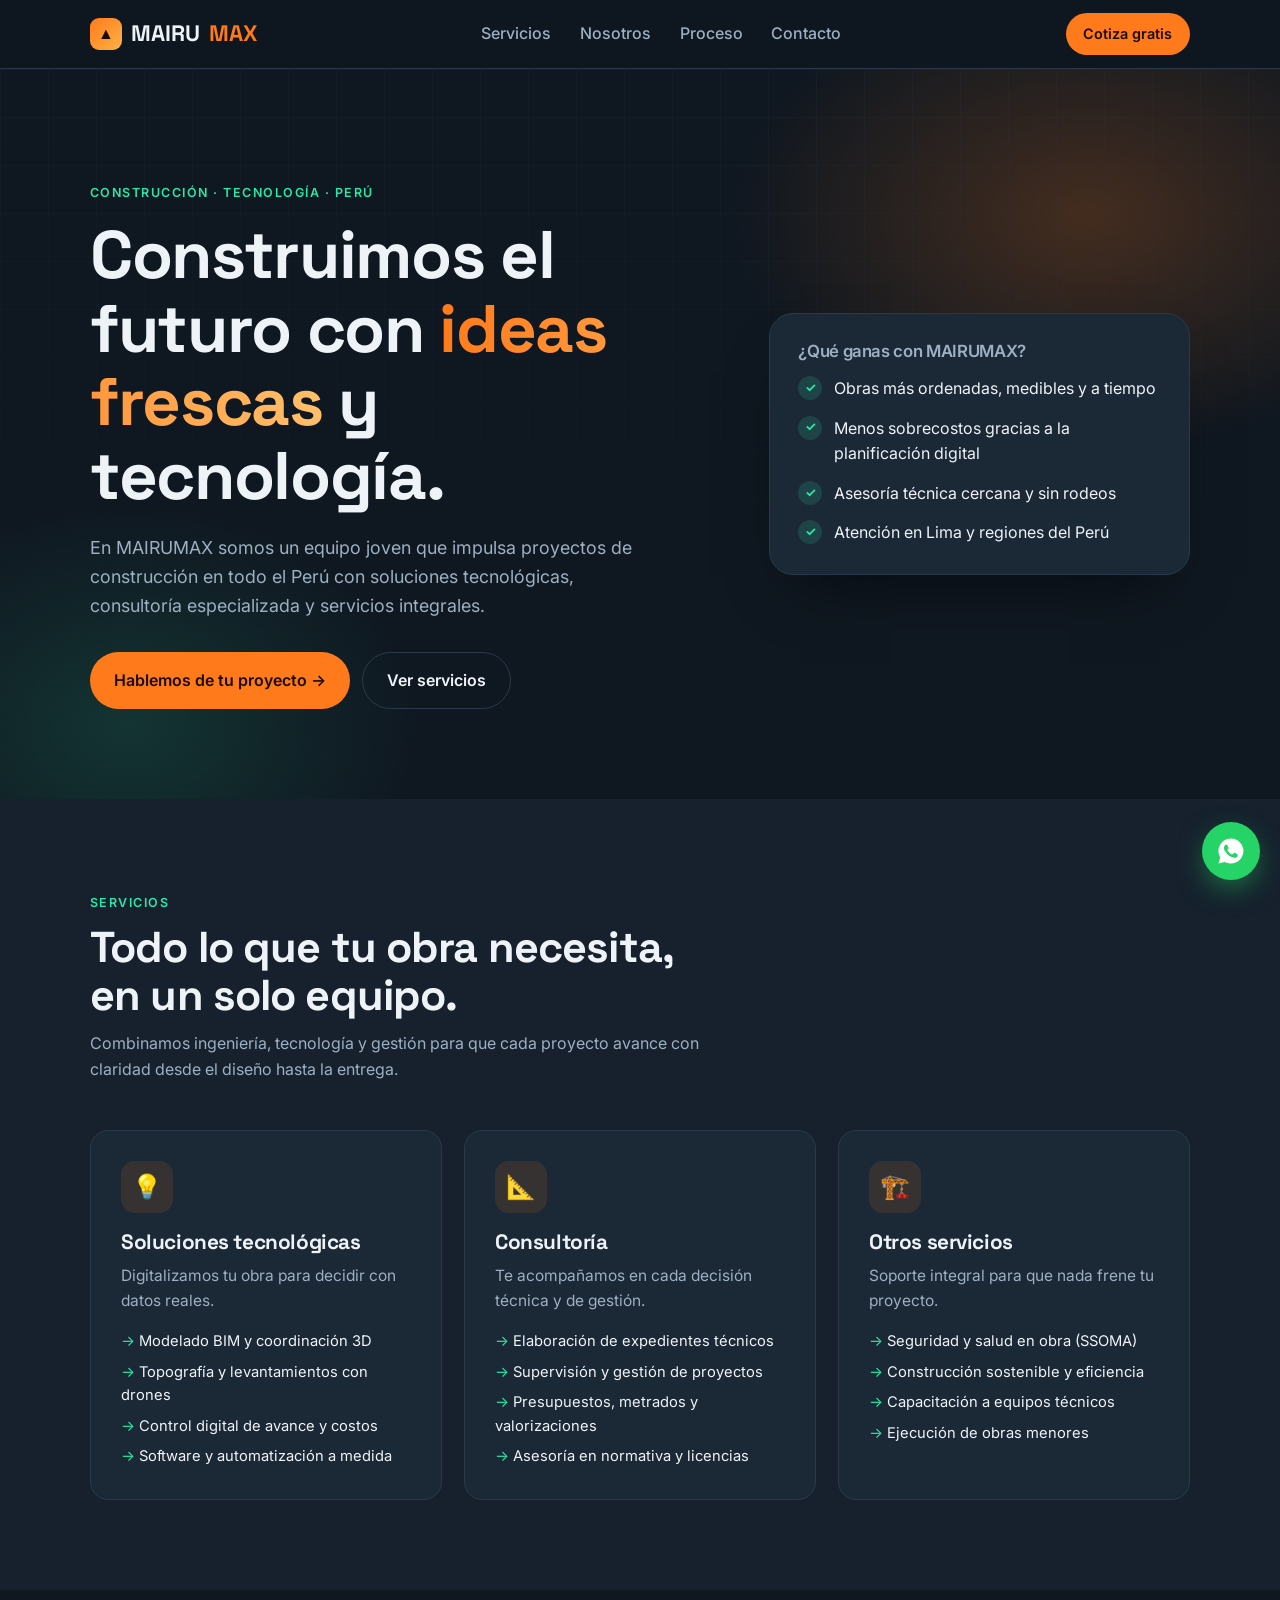
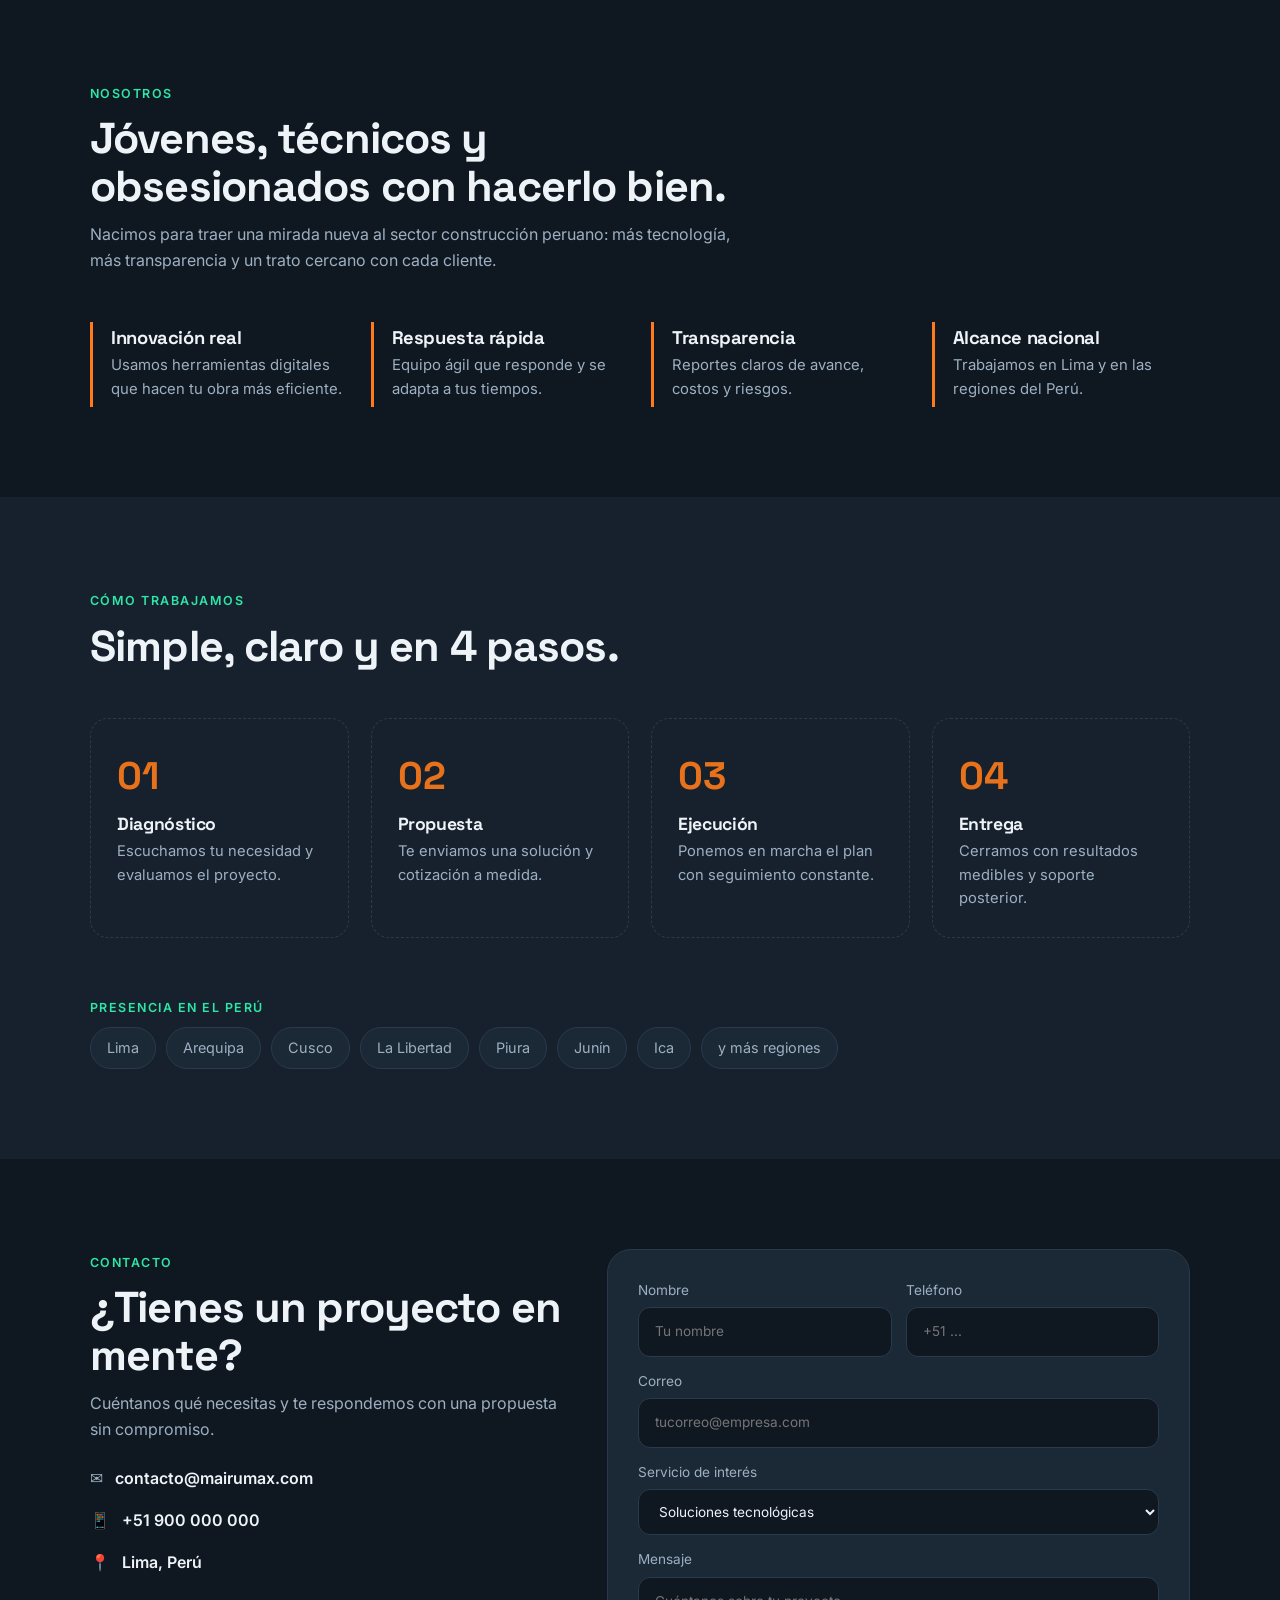
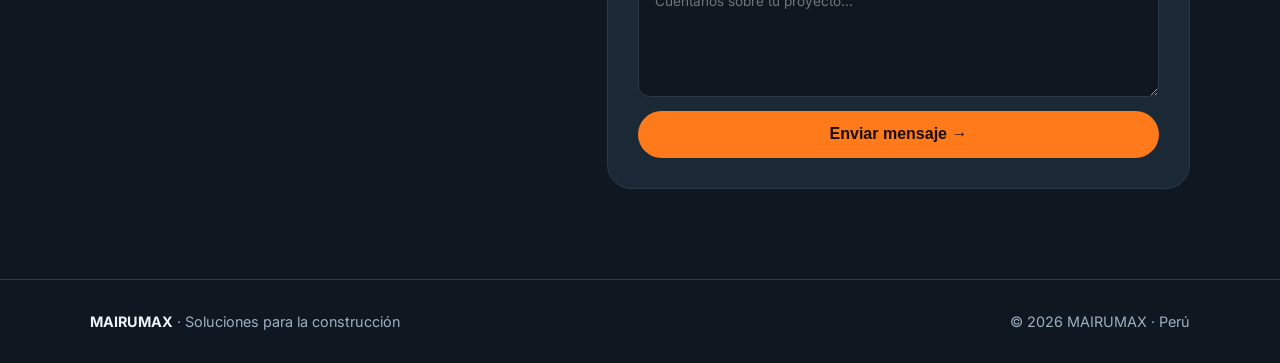
==== index.html @ 4869f29a "Agregar página web de MAIRUMAX" ====
<!doctype html>
<html lang="es">
<head>
<meta charset="utf-8">
<meta name="viewport" content="width=device-width, initial-scale=1">
<title>MAIRUMAX | Soluciones para la construcción en Perú</title>
<meta name="description" content="MAIRUMAX: soluciones tecnológicas, consultoría y servicios para el sector construcción en todo el Perú.">
<link rel="preconnect" href="https://fonts.googleapis.com">
<link rel="preconnect" href="https://fonts.gstatic.com" crossorigin>
<link href="https://fonts.googleapis.com/css2?family=Space+Grotesk:wght@500;700&family=Inter:wght@400;500;600&display=swap" rel="stylesheet">
<style>
  :root{
    --bg:#0f1720;
    --bg-2:#16212d;
    --card:#1b2836;
    --line:#2a3a4b;
    --text:#eef3f7;
    --muted:#9db0c2;
    --accent:#ff7a1a;     /* naranja obra */
    --accent-2:#2ee6a6;   /* menta fresca */
    --radius:18px;
    --max:1140px;
  }
  *{box-sizing:border-box;margin:0;padding:0}
  html{scroll-behavior:smooth}
  body{font-family:Inter,system-ui,sans-serif;background:var(--bg);color:var(--text);line-height:1.6;-webkit-font-smoothing:antialiased}
  h1,h2,h3{font-family:"Space Grotesk",sans-serif;line-height:1.1;letter-spacing:-.02em}
  a{color:inherit;text-decoration:none}
  .wrap{max-width:var(--max);margin:0 auto;padding:0 20px}
  .tag{display:inline-block;font-size:.78rem;font-weight:600;letter-spacing:.12em;text-transform:uppercase;color:var(--accent-2)}
  .btn{display:inline-flex;align-items:center;gap:.5rem;padding:.9rem 1.5rem;border-radius:999px;font-weight:600;transition:transform .2s,box-shadow .2s,background .2s}
  .btn-main{background:var(--accent);color:#1a0d00}
  .btn-main:hover{transform:translateY(-2px);box-shadow:0 10px 30px -8px var(--accent)}
  .btn-ghost{border:1.5px solid var(--line);color:var(--text)}
  .btn-ghost:hover{border-color:var(--accent-2);color:var(--accent-2)}

  /* NAV */
  header{position:sticky;top:0;z-index:50;background:rgba(15,23,32,.82);backdrop-filter:blur(12px);border-bottom:1px solid var(--line)}
  .nav{display:flex;align-items:center;justify-content:space-between;height:68px}
  .logo{font-family:"Space Grotesk";font-weight:700;font-size:1.4rem;display:flex;align-items:center;gap:.55rem}
  .logo-mark{width:32px;height:32px;border-radius:9px;background:linear-gradient(135deg,var(--accent),#ffb347);display:grid;place-items:center;color:#1a0d00;font-size:1rem}
  .logo span{color:var(--accent)}
  .menu{display:flex;gap:1.8rem;font-weight:500;color:var(--muted)}
  .menu a:hover{color:var(--text)}
  .nav .btn{padding:.6rem 1.1rem;font-size:.9rem}
  .burger{display:none;background:none;border:0;color:var(--text);font-size:1.6rem;cursor:pointer}

  /* HERO */
  .hero{position:relative;overflow:hidden;padding:110px 0 90px}
  .hero::before{content:"";position:absolute;inset:0;background:
      radial-gradient(600px 400px at 85% 20%,rgba(255,122,26,.22),transparent 60%),
      radial-gradient(500px 380px at 10% 90%,rgba(46,230,166,.14),transparent 60%);}
  .hero::after{content:"";position:absolute;inset:0;opacity:.18;background-image:linear-gradient(var(--line) 1px,transparent 1px),linear-gradient(90deg,var(--line) 1px,transparent 1px);background-size:48px 48px;mask-image:linear-gradient(to bottom,#000,transparent 85%)}
  .hero .wrap{position:relative;z-index:1;display:grid;grid-template-columns:1.2fr .8fr;gap:48px;align-items:center}
  .hero h1{font-size:clamp(2.4rem,5.5vw,4.2rem);margin:14px 0 20px}
  .hero h1 em{font-style:normal;background:linear-gradient(90deg,var(--accent),#ffc06b);-webkit-background-clip:text;background-clip:text;color:transparent}
  .hero p{color:var(--muted);font-size:1.12rem;max-width:560px}
  .cta{display:flex;flex-wrap:wrap;gap:12px;margin-top:32px}
  .hero-card{background:var(--card);border:1px solid var(--line);border-radius:24px;padding:28px;box-shadow:0 30px 60px -30px rgba(0,0,0,.6)}
  .hero-card h3{font-size:1.05rem;margin-bottom:16px;color:var(--muted);font-family:Inter;font-weight:600}
  .chk{list-style:none;display:grid;gap:14px}
  .chk li{display:flex;gap:12px;align-items:flex-start}
  .chk li::before{content:"✓";flex:none;width:24px;height:24px;border-radius:50%;background:rgba(46,230,166,.15);color:var(--accent-2);display:grid;place-items:center;font-size:.8rem;font-weight:700}

  /* SECTIONS */
  section{padding:90px 0}
  .head{max-width:640px;margin-bottom:48px}
  .head h2{font-size:clamp(1.9rem,3.6vw,2.7rem);margin:10px 0 12px}
  .head p{color:var(--muted)}
  .alt{background:var(--bg-2)}

  .grid3{display:grid;grid-template-columns:repeat(3,1fr);gap:22px}
  .card{background:var(--card);border:1px solid var(--line);border-radius:var(--radius);padding:30px;transition:transform .25s,border-color .25s}
  .card:hover{transform:translateY(-6px);border-color:var(--accent)}
  .ico{width:52px;height:52px;border-radius:14px;display:grid;place-items:center;font-size:1.5rem;margin-bottom:18px;background:rgba(255,122,26,.12)}
  .card h3{font-size:1.3rem;margin-bottom:10px}
  .card p{color:var(--muted);font-size:.97rem}
  .card ul{list-style:none;margin-top:16px;display:grid;gap:7px;font-size:.92rem}
  .card ul li::before{content:"→ ";color:var(--accent-2)}

  .why{display:grid;grid-template-columns:repeat(4,1fr);gap:22px}
  .why div{border-left:3px solid var(--accent);padding:6px 0 6px 18px}
  .why h3{font-size:1.15rem;margin-bottom:6px}
  .why p{color:var(--muted);font-size:.93rem}

  .steps{display:grid;grid-template-columns:repeat(4,1fr);gap:22px;counter-reset:s}
  .step{position:relative;padding:26px;border-radius:var(--radius);border:1px dashed var(--line)}
  .step::before{counter-increment:s;content:"0" counter(s);font-family:"Space Grotesk";font-weight:700;font-size:2.4rem;color:var(--accent);opacity:.9;display:block;margin-bottom:8px}
  .step h3{font-size:1.1rem;margin-bottom:6px}
  .step p{color:var(--muted);font-size:.92rem}

  .peru{display:flex;flex-wrap:wrap;gap:10px;margin-top:8px}
  .peru span{padding:.5rem 1rem;border-radius:999px;background:var(--card);border:1px solid var(--line);font-size:.9rem;color:var(--muted)}

  /* CONTACT */
  .contact{display:grid;grid-template-columns:.9fr 1.1fr;gap:40px;align-items:start}
  .info{display:grid;gap:16px;margin-top:24px}
  .info a,.info div{display:flex;gap:12px;align-items:center;color:var(--muted)}
  .info b{color:var(--text);font-weight:600}
  form{background:var(--card);border:1px solid var(--line);border-radius:24px;padding:30px;display:grid;gap:14px}
  .row{display:grid;grid-template-columns:1fr 1fr;gap:14px}
  label{font-size:.85rem;color:var(--muted);display:grid;gap:6px}
  input,select,textarea{font:inherit;color:var(--text);background:var(--bg);border:1px solid var(--line);border-radius:12px;padding:.8rem 1rem;outline:none;transition:border-color .2s}
  input:focus,select:focus,textarea:focus{border-color:var(--accent-2)}
  textarea{min-height:120px;resize:vertical}
  form .btn{justify-content:center;border:0;cursor:pointer;font-size:1rem}

  footer{border-top:1px solid var(--line);padding:30px 0;color:var(--muted);font-size:.9rem}
  footer .wrap{display:flex;justify-content:space-between;flex-wrap:wrap;gap:12px}

  .wa{position:fixed;right:20px;bottom:20px;z-index:60;width:58px;height:58px;border-radius:50%;background:#25d366;display:grid;place-items:center;box-shadow:0 10px 30px -6px rgba(37,211,102,.6);transition:transform .2s}
  .wa:hover{transform:scale(1.08)}

  .reveal{opacity:0;transform:translateY(24px);transition:opacity .7s ease,transform .7s ease}
  .reveal.in{opacity:1;transform:none}

  /* RESPONSIVE */
  @media (max-width:900px){
    .hero .wrap,.contact{grid-template-columns:1fr}
    .grid3{grid-template-columns:1fr}
    .why,.steps{grid-template-columns:1fr 1fr}
    .menu{display:none;position:absolute;top:68px;left:0;right:0;flex-direction:column;gap:0;background:var(--bg-2);border-bottom:1px solid var(--line)}
    .menu.open{display:flex}
    .menu a{padding:16px 20px;border-top:1px solid var(--line)}
    .burger{display:block}
    .nav .btn{display:none}
  }
  @media (max-width:560px){
    .why,.steps,.row{grid-template-columns:1fr}
    .hero{padding:70px 0 60px}
    section{padding:70px 0}
  }
  @media (prefers-reduced-motion:reduce){*{transition:none!important;scroll-behavior:auto!important}.reveal{opacity:1;transform:none}}
</style>
</head>
<body>

<header>
  <div class="wrap nav">
    <a href="#inicio" class="logo"><div class="logo-mark">▲</div>MAIRU<span>MAX</span></a>
    <nav class="menu" id="menu">
      <a href="#servicios">Servicios</a>
      <a href="#nosotros">Nosotros</a>
      <a href="#proceso">Proceso</a>
      <a href="#contacto">Contacto</a>
    </nav>
    <a href="#contacto" class="btn btn-main">Cotiza gratis</a>
    <button class="burger" id="burger" aria-label="Abrir menú">☰</button>
  </div>
</header>

<main>
  <!-- HERO -->
  <section class="hero" id="inicio">
    <div class="wrap">
      <div>
        <span class="tag">Construcción · Tecnología · Perú</span>
        <h1>Construimos el futuro con <em>ideas frescas</em> y tecnología.</h1>
        <p>En MAIRUMAX somos un equipo joven que impulsa proyectos de construcción en todo el Perú con soluciones tecnológicas, consultoría especializada y servicios integrales.</p>
        <div class="cta">
          <a href="#contacto" class="btn btn-main">Hablemos de tu proyecto →</a>
          <a href="#servicios" class="btn btn-ghost">Ver servicios</a>
        </div>
      </div>
      <div class="hero-card reveal">
        <h3>¿Qué ganas con MAIRUMAX?</h3>
        <ul class="chk">
          <li>Obras más ordenadas, medibles y a tiempo</li>
          <li>Menos sobrecostos gracias a la planificación digital</li>
          <li>Asesoría técnica cercana y sin rodeos</li>
          <li>Atención en Lima y regiones del Perú</li>
        </ul>
      </div>
    </div>
  </section>

  <!-- SERVICIOS -->
  <section class="alt" id="servicios">
    <div class="wrap">
      <div class="head reveal">
        <span class="tag">Servicios</span>
        <h2>Todo lo que tu obra necesita, en un solo equipo.</h2>
        <p>Combinamos ingeniería, tecnología y gestión para que cada proyecto avance con claridad desde el diseño hasta la entrega.</p>
      </div>
      <div class="grid3">
        <article class="card reveal">
          <div class="ico">💡</div>
          <h3>Soluciones tecnológicas</h3>
          <p>Digitalizamos tu obra para decidir con datos reales.</p>
          <ul>
            <li>Modelado BIM y coordinación 3D</li>
            <li>Topografía y levantamientos con drones</li>
            <li>Control digital de avance y costos</li>
            <li>Software y automatización a medida</li>
          </ul>
        </article>
        <article class="card reveal">
          <div class="ico">📐</div>
          <h3>Consultoría</h3>
          <p>Te acompañamos en cada decisión técnica y de gestión.</p>
          <ul>
            <li>Elaboración de expedientes técnicos</li>
            <li>Supervisión y gestión de proyectos</li>
            <li>Presupuestos, metrados y valorizaciones</li>
            <li>Asesoría en normativa y licencias</li>
          </ul>
        </article>
        <article class="card reveal">
          <div class="ico">🏗️</div>
          <h3>Otros servicios</h3>
          <p>Soporte integral para que nada frene tu proyecto.</p>
          <ul>
            <li>Seguridad y salud en obra (SSOMA)</li>
            <li>Construcción sostenible y eficiencia</li>
            <li>Capacitación a equipos técnicos</li>
            <li>Ejecución de obras menores</li>
          </ul>
        </article>
      </div>
    </div>
  </section>

  <!-- NOSOTROS -->
  <section id="nosotros">
    <div class="wrap">
      <div class="head reveal">
        <span class="tag">Nosotros</span>
        <h2>Jóvenes, técnicos y obsesionados con hacerlo bien.</h2>
        <p>Nacimos para traer una mirada nueva al sector construcción peruano: más tecnología, más transparencia y un trato cercano con cada cliente.</p>
      </div>
      <div class="why">
        <div class="reveal"><h3>Innovación real</h3><p>Usamos herramientas digitales que hacen tu obra más eficiente.</p></div>
        <div class="reveal"><h3>Respuesta rápida</h3><p>Equipo ágil que responde y se adapta a tus tiempos.</p></div>
        <div class="reveal"><h3>Transparencia</h3><p>Reportes claros de avance, costos y riesgos.</p></div>
        <div class="reveal"><h3>Alcance nacional</h3><p>Trabajamos en Lima y en las regiones del Perú.</p></div>
      </div>
    </div>
  </section>

  <!-- PROCESO -->
  <section class="alt" id="proceso">
    <div class="wrap">
      <div class="head reveal">
        <span class="tag">Cómo trabajamos</span>
        <h2>Simple, claro y en 4 pasos.</h2>
      </div>
      <div class="steps">
        <div class="step reveal"><h3>Diagnóstico</h3><p>Escuchamos tu necesidad y evaluamos el proyecto.</p></div>
        <div class="step reveal"><h3>Propuesta</h3><p>Te enviamos una solución y cotización a medida.</p></div>
        <div class="step reveal"><h3>Ejecución</h3><p>Ponemos en marcha el plan con seguimiento constante.</p></div>
        <div class="step reveal"><h3>Entrega</h3><p>Cerramos con resultados medibles y soporte posterior.</p></div>
      </div>
      <div style="margin-top:56px" class="reveal">
        <span class="tag">Presencia en el Perú</span>
        <div class="peru">
          <span>Lima</span><span>Arequipa</span><span>Cusco</span><span>La Libertad</span><span>Piura</span><span>Junín</span><span>Ica</span><span>y más regiones</span>
        </div>
      </div>
    </div>
  </section>

  <!-- CONTACTO -->
  <section id="contacto">
    <div class="wrap contact">
      <div class="reveal">
        <span class="tag">Contacto</span>
        <h2 style="font-size:clamp(1.9rem,3.6vw,2.7rem);margin:10px 0 12px">¿Tienes un proyecto en mente?</h2>
        <p style="color:var(--muted)">Cuéntanos qué necesitas y te respondemos con una propuesta sin compromiso.</p>
        <div class="info">
          <a href="mailto:contacto@mairumax.com">✉️ <b>contacto@mairumax.com</b></a>
          <a href="https://wa.me/51900000000" target="_blank" rel="noopener">📱 <b>+51 900 000 000</b></a>
          <div>📍 <b>Lima, Perú</b></div>
        </div>
      </div>
      <form id="form" class="reveal">
        <div class="row">
          <label>Nombre<input name="nombre" required placeholder="Tu nombre"></label>
          <label>Teléfono<input name="telefono" type="tel" placeholder="+51 ..."></label>
        </div>
        <label>Correo<input name="correo" type="email" required placeholder="tucorreo@empresa.com"></label>
        <label>Servicio de interés
          <select name="servicio">
            <option>Soluciones tecnológicas</option>
            <option>Consultoría</option>
            <option>Otros servicios</option>
          </select>
        </label>
        <label>Mensaje<textarea name="mensaje" placeholder="Cuéntanos sobre tu proyecto..."></textarea></label>
        <button class="btn btn-main" type="submit">Enviar mensaje →</button>
      </form>
    </div>
  </section>
</main>

<footer>
  <div class="wrap">
    <div><b style="color:var(--text)">MAIRUMAX</b> · Soluciones para la construcción</div>
    <div>© <span id="y"></span> MAIRUMAX · Perú</div>
  </div>
</footer>

<a class="wa" href="https://wa.me/51900000000" target="_blank" rel="noopener" aria-label="Escríbenos por WhatsApp">
  <svg width="30" height="30" viewBox="0 0 24 24" fill="#fff"><path d="M12 2a10 10 0 0 0-8.6 15.1L2 22l5-1.3A10 10 0 1 0 12 2Zm5.3 14.1c-.2.6-1.3 1.2-1.8 1.2-.5.1-1 .2-3.3-.7-2.8-1.1-4.5-4-4.7-4.2-.1-.2-1.1-1.5-1.1-2.9s.7-2 1-2.3c.2-.3.5-.3.7-.3h.5c.2 0 .4 0 .6.5l.8 2c.1.2.1.4 0 .5l-.3.5-.4.4c-.1.1-.3.3-.1.6.2.3.7 1.2 1.5 1.9 1 .9 1.9 1.2 2.2 1.3.3.1.4.1.6-.1l.8-1c.2-.3.4-.2.6-.1l1.9.9c.3.1.4.2.5.3.1.2.1.8-.1 1.4Z"/></svg>
</a>

<script>
  document.getElementById('y').textContent = new Date().getFullYear();

  const menu = document.getElementById('menu');
  document.getElementById('burger').onclick = () => menu.classList.toggle('open');
  menu.querySelectorAll('a').forEach(a => a.onclick = () => menu.classList.remove('open'));

  const io = new IntersectionObserver(es => es.forEach(e => {
    if (e.isIntersecting) { e.target.classList.add('in'); io.unobserve(e.target); }
  }), { threshold: .12 });
  document.querySelectorAll('.reveal').forEach(el => io.observe(el));

  // Envía el formulario por correo (sin backend)
  document.getElementById('form').onsubmit = e => {
    e.preventDefault();
    const d = Object.fromEntries(new FormData(e.target));
    const body = `Nombre: ${d.nombre}\nTeléfono: ${d.telefono}\nCorreo: ${d.correo}\nServicio: ${d.servicio}\n\n${d.mensaje}`;
    location.href = `mailto:contacto@mairumax.com?subject=${encodeURIComponent('Consulta web - ' + d.servicio)}&body=${encodeURIComponent(body)}`;
  };
</script>
</body>
</html>
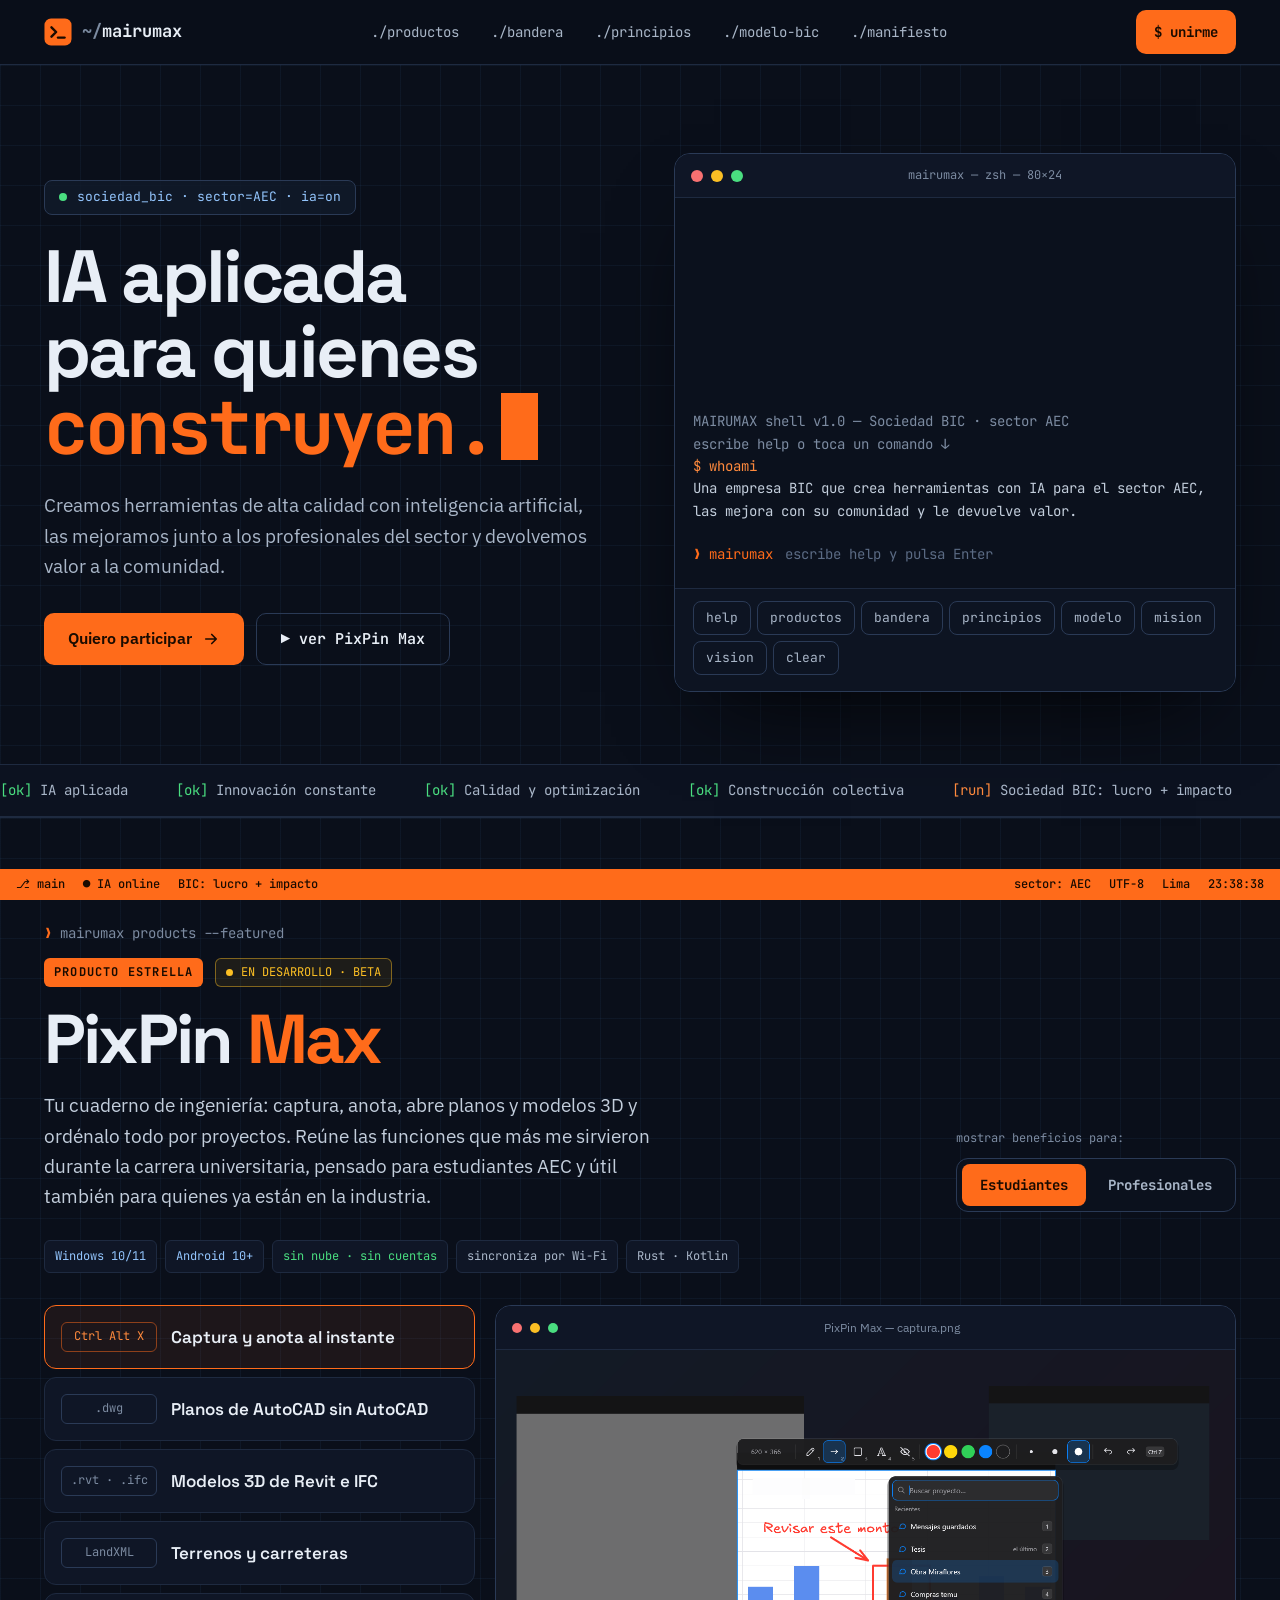
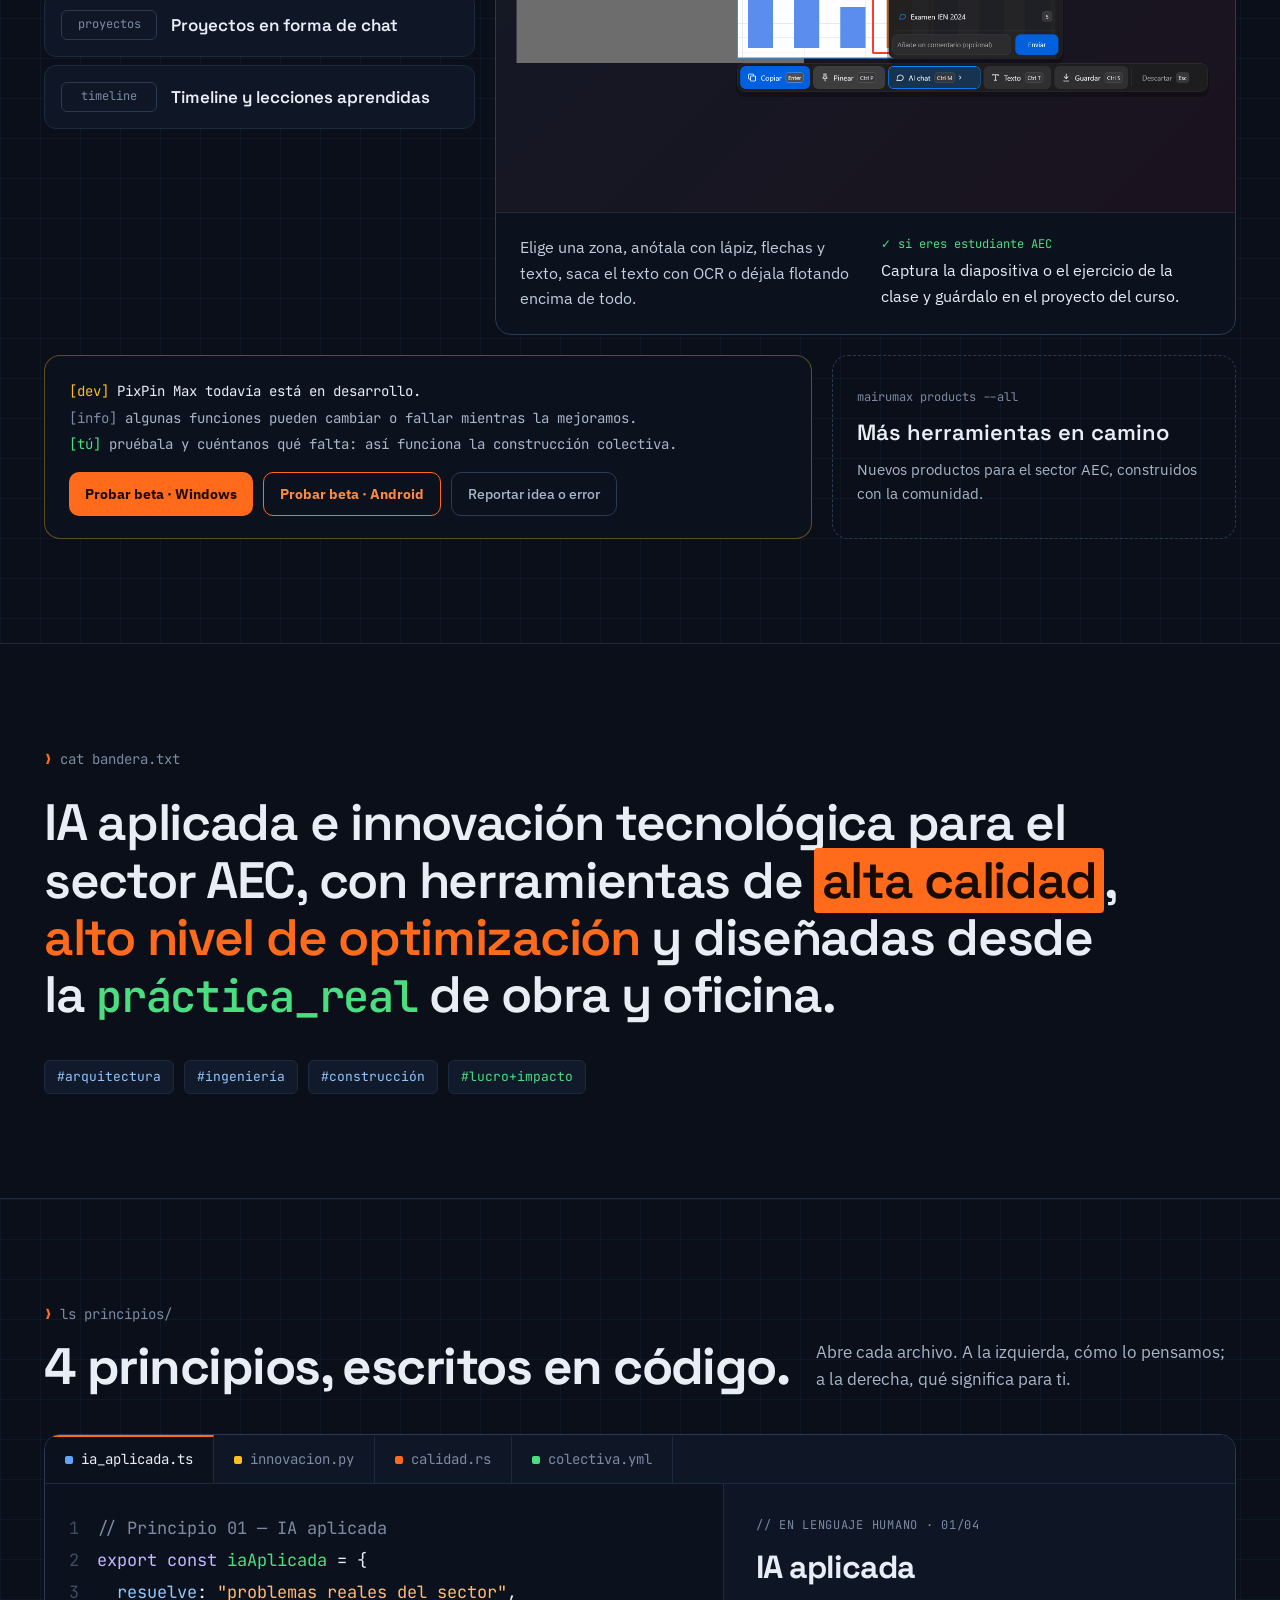
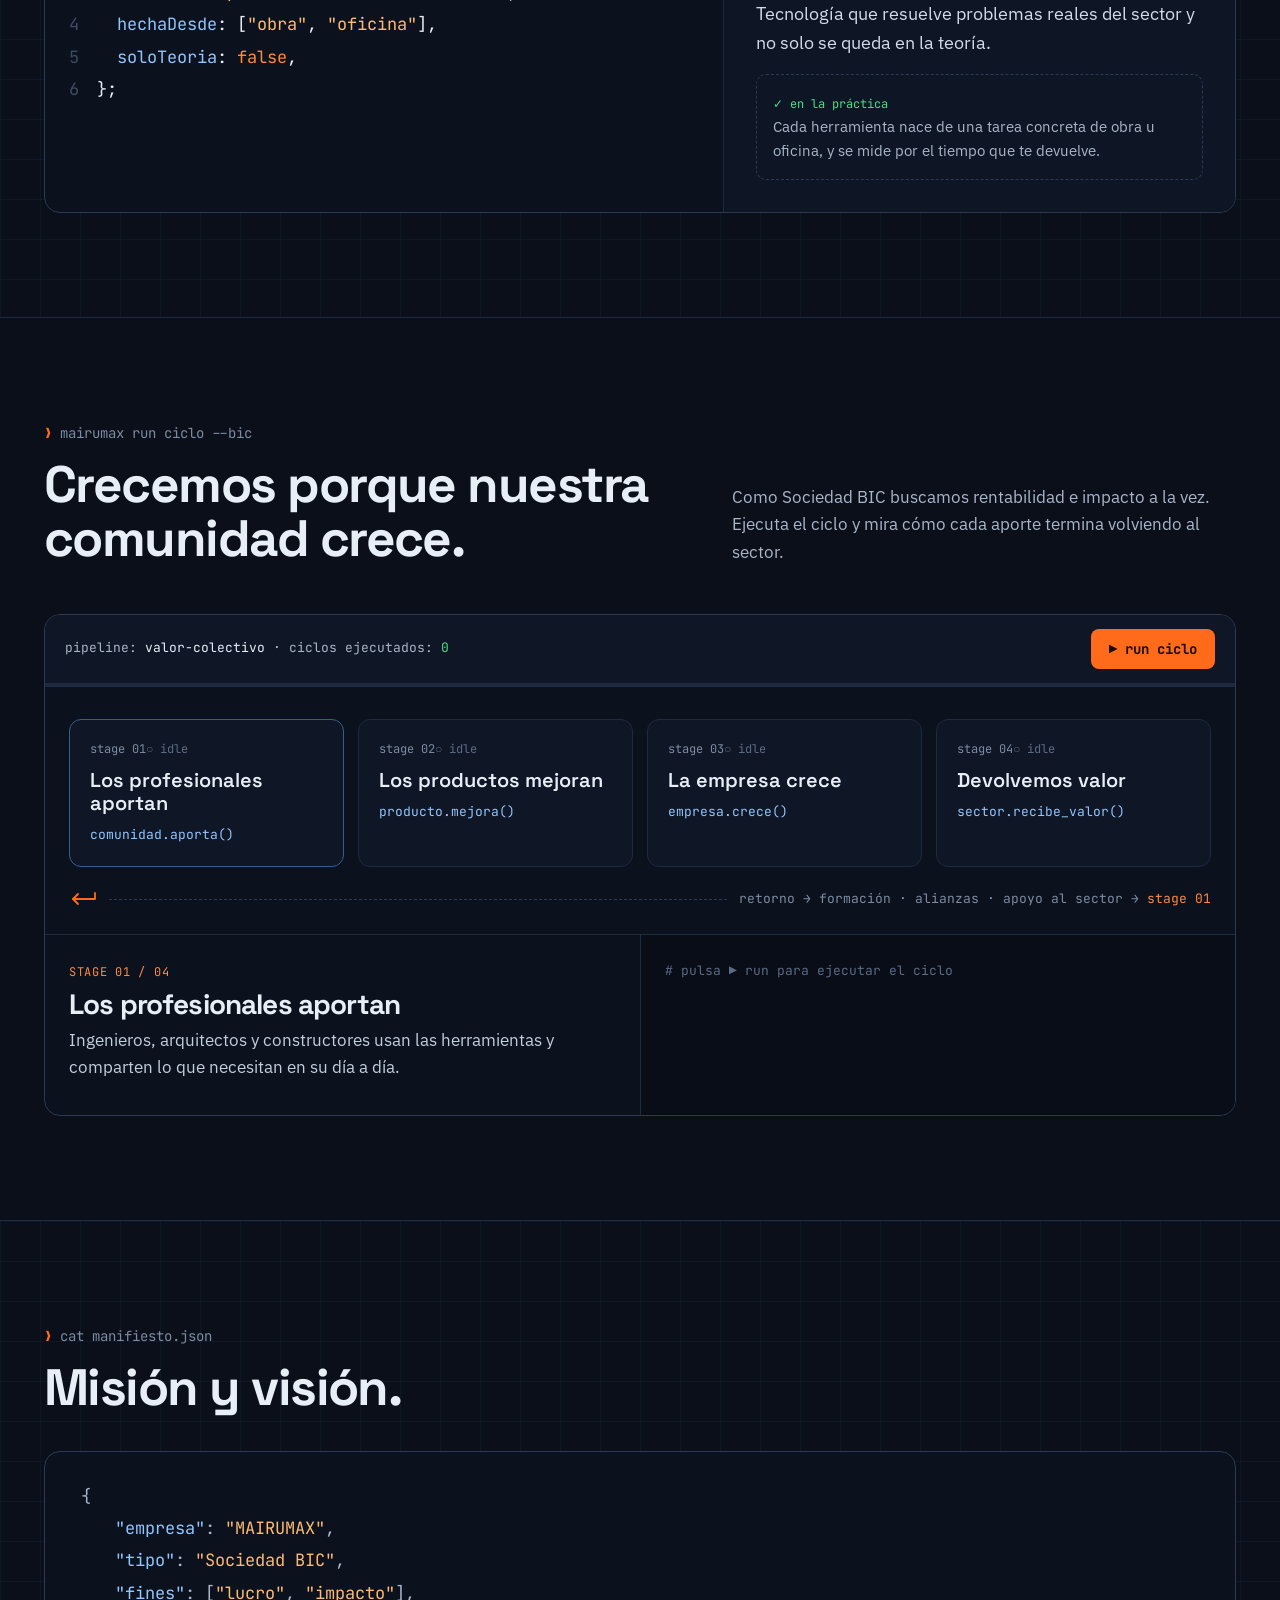
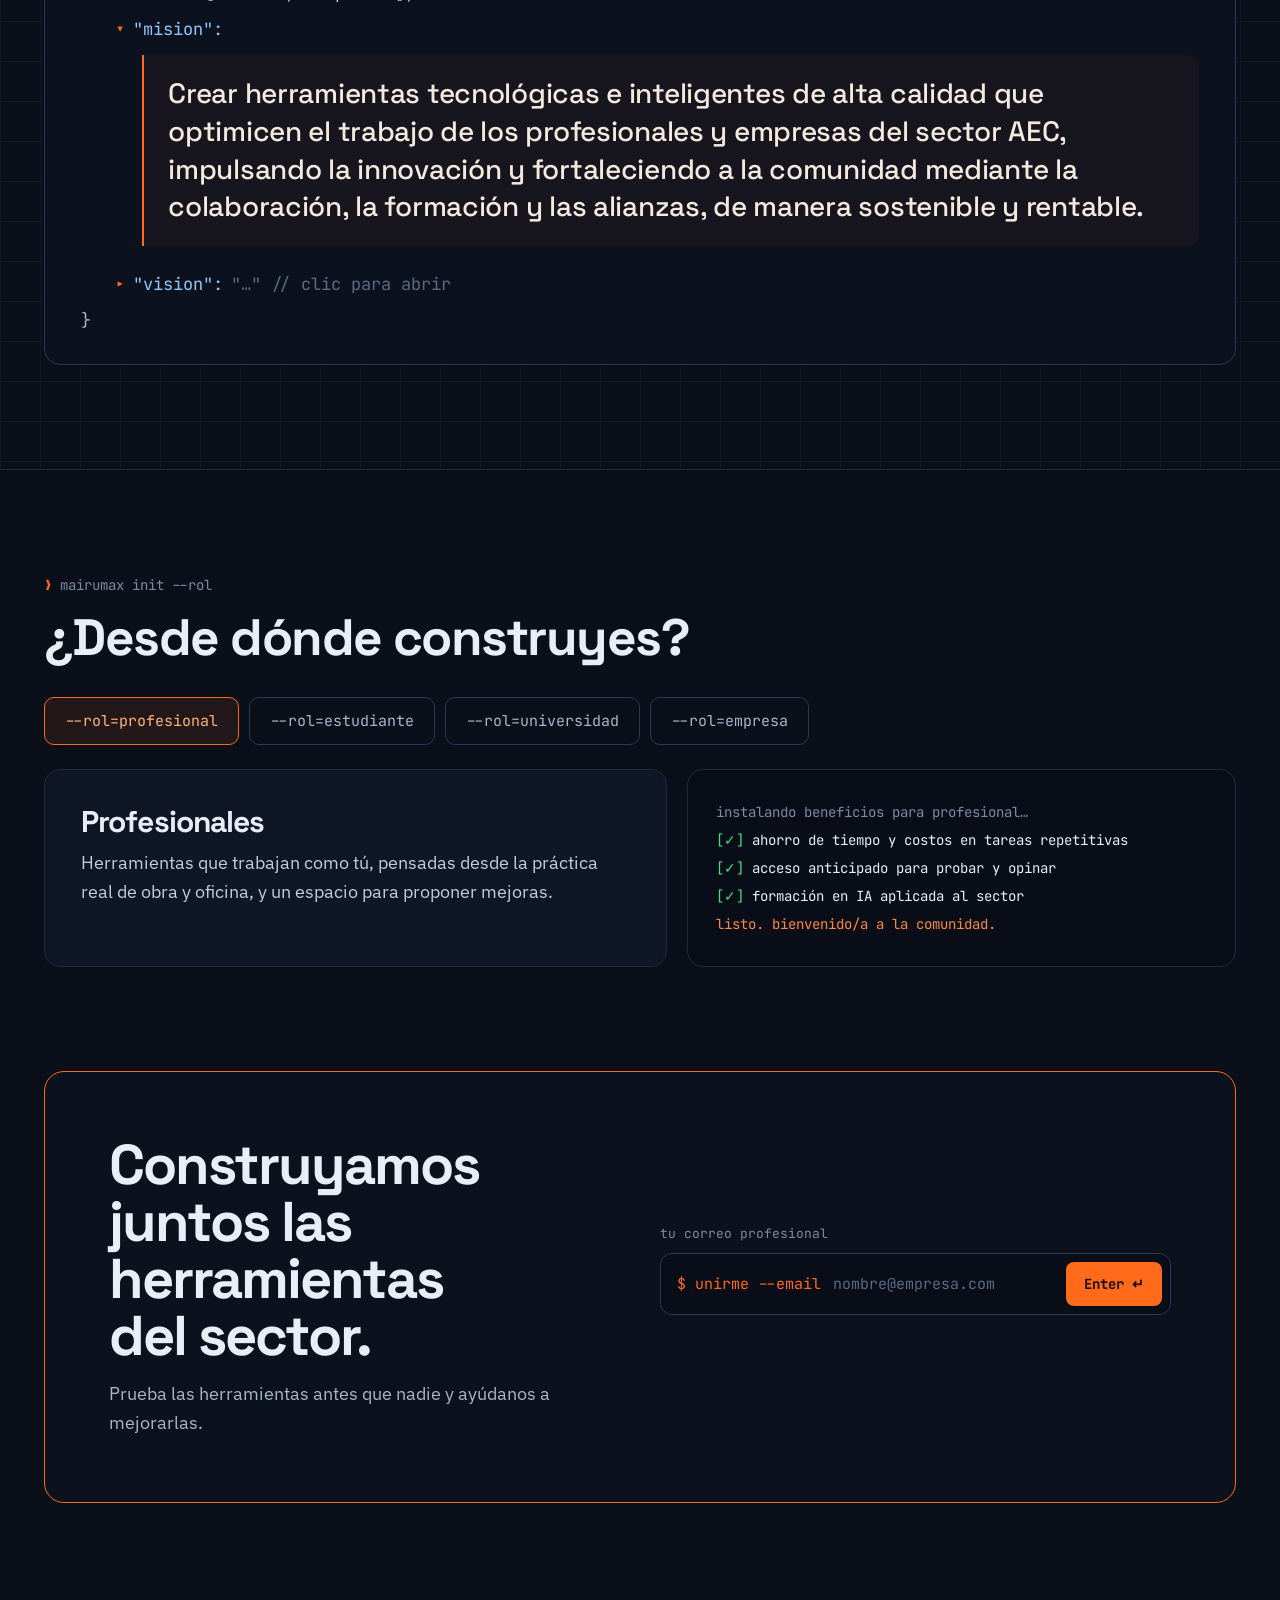
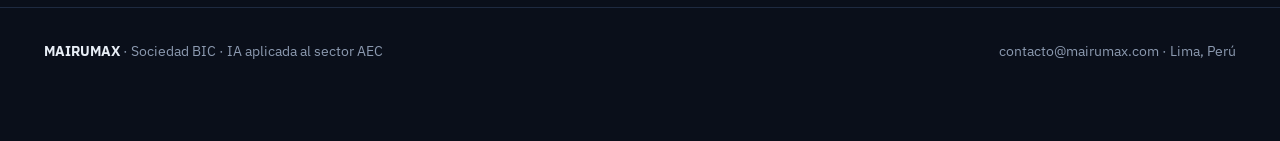
==== commit 4356806d: "Nuevo diseño: MAIRUMAX como Sociedad BIC de IA para AEC, con PixPin Max como producto estrella Claud" ====
--- a/index.html
+++ b/index.html
@@ -2,326 +2,680 @@
 <html lang="es">
 <head>
 <meta charset="utf-8">
-<meta name="viewport" content="width=device-width, initial-scale=1">
-<title>MAIRUMAX | Soluciones para la construcción en Perú</title>
-<meta name="description" content="MAIRUMAX: soluciones tecnológicas, consultoría y servicios para el sector construcción en todo el Perú.">
+<meta name="viewport" content="width=device-width, initial-scale=1, viewport-fit=cover">
+<title>MAIRUMAX</title>
+<meta name="description" content="MAIRUMAX: Sociedad BIC que crea herramientas con inteligencia artificial para el sector AEC, junto a su comunidad.">
 <link rel="preconnect" href="https://fonts.googleapis.com">
 <link rel="preconnect" href="https://fonts.gstatic.com" crossorigin>
-<link href="https://fonts.googleapis.com/css2?family=Space+Grotesk:wght@500;700&family=Inter:wght@400;500;600&display=swap" rel="stylesheet">
+<link href="https://fonts.googleapis.com/css2?family=Space+Grotesk:wght@500;600;700&family=IBM+Plex+Sans:wght@400;500;600&family=JetBrains+Mono:wght@400;500;700&display=swap" rel="stylesheet">
 <style>
-  :root{
-    --bg:#0f1720;
-    --bg-2:#16212d;
-    --card:#1b2836;
-    --line:#2a3a4b;
-    --text:#eef3f7;
-    --muted:#9db0c2;
-    --accent:#ff7a1a;     /* naranja obra */
-    --accent-2:#2ee6a6;   /* menta fresca */
-    --radius:18px;
-    --max:1140px;
-  }
-  *{box-sizing:border-box;margin:0;padding:0}
-  html{scroll-behavior:smooth}
-  body{font-family:Inter,system-ui,sans-serif;background:var(--bg);color:var(--text);line-height:1.6;-webkit-font-smoothing:antialiased}
-  h1,h2,h3{font-family:"Space Grotesk",sans-serif;line-height:1.1;letter-spacing:-.02em}
-  a{color:inherit;text-decoration:none}
-  .wrap{max-width:var(--max);margin:0 auto;padding:0 20px}
-  .tag{display:inline-block;font-size:.78rem;font-weight:600;letter-spacing:.12em;text-transform:uppercase;color:var(--accent-2)}
-  .btn{display:inline-flex;align-items:center;gap:.5rem;padding:.9rem 1.5rem;border-radius:999px;font-weight:600;transition:transform .2s,box-shadow .2s,background .2s}
-  .btn-main{background:var(--accent);color:#1a0d00}
-  .btn-main:hover{transform:translateY(-2px);box-shadow:0 10px 30px -8px var(--accent)}
-  .btn-ghost{border:1.5px solid var(--line);color:var(--text)}
-  .btn-ghost:hover{border-color:var(--accent-2);color:var(--accent-2)}
-
-  /* NAV */
-  header{position:sticky;top:0;z-index:50;background:rgba(15,23,32,.82);backdrop-filter:blur(12px);border-bottom:1px solid var(--line)}
-  .nav{display:flex;align-items:center;justify-content:space-between;height:68px}
-  .logo{font-family:"Space Grotesk";font-weight:700;font-size:1.4rem;display:flex;align-items:center;gap:.55rem}
-  .logo-mark{width:32px;height:32px;border-radius:9px;background:linear-gradient(135deg,var(--accent),#ffb347);display:grid;place-items:center;color:#1a0d00;font-size:1rem}
-  .logo span{color:var(--accent)}
-  .menu{display:flex;gap:1.8rem;font-weight:500;color:var(--muted)}
-  .menu a:hover{color:var(--text)}
-  .nav .btn{padding:.6rem 1.1rem;font-size:.9rem}
-  .burger{display:none;background:none;border:0;color:var(--text);font-size:1.6rem;cursor:pointer}
-
-  /* HERO */
-  .hero{position:relative;overflow:hidden;padding:110px 0 90px}
-  .hero::before{content:"";position:absolute;inset:0;background:
-      radial-gradient(600px 400px at 85% 20%,rgba(255,122,26,.22),transparent 60%),
-      radial-gradient(500px 380px at 10% 90%,rgba(46,230,166,.14),transparent 60%);}
-  .hero::after{content:"";position:absolute;inset:0;opacity:.18;background-image:linear-gradient(var(--line) 1px,transparent 1px),linear-gradient(90deg,var(--line) 1px,transparent 1px);background-size:48px 48px;mask-image:linear-gradient(to bottom,#000,transparent 85%)}
-  .hero .wrap{position:relative;z-index:1;display:grid;grid-template-columns:1.2fr .8fr;gap:48px;align-items:center}
-  .hero h1{font-size:clamp(2.4rem,5.5vw,4.2rem);margin:14px 0 20px}
-  .hero h1 em{font-style:normal;background:linear-gradient(90deg,var(--accent),#ffc06b);-webkit-background-clip:text;background-clip:text;color:transparent}
-  .hero p{color:var(--muted);font-size:1.12rem;max-width:560px}
-  .cta{display:flex;flex-wrap:wrap;gap:12px;margin-top:32px}
-  .hero-card{background:var(--card);border:1px solid var(--line);border-radius:24px;padding:28px;box-shadow:0 30px 60px -30px rgba(0,0,0,.6)}
-  .hero-card h3{font-size:1.05rem;margin-bottom:16px;color:var(--muted);font-family:Inter;font-weight:600}
-  .chk{list-style:none;display:grid;gap:14px}
-  .chk li{display:flex;gap:12px;align-items:flex-start}
-  .chk li::before{content:"✓";flex:none;width:24px;height:24px;border-radius:50%;background:rgba(46,230,166,.15);color:var(--accent-2);display:grid;place-items:center;font-size:.8rem;font-weight:700}
-
-  /* SECTIONS */
-  section{padding:90px 0}
-  .head{max-width:640px;margin-bottom:48px}
-  .head h2{font-size:clamp(1.9rem,3.6vw,2.7rem);margin:10px 0 12px}
-  .head p{color:var(--muted)}
-  .alt{background:var(--bg-2)}
-
-  .grid3{display:grid;grid-template-columns:repeat(3,1fr);gap:22px}
-  .card{background:var(--card);border:1px solid var(--line);border-radius:var(--radius);padding:30px;transition:transform .25s,border-color .25s}
-  .card:hover{transform:translateY(-6px);border-color:var(--accent)}
-  .ico{width:52px;height:52px;border-radius:14px;display:grid;place-items:center;font-size:1.5rem;margin-bottom:18px;background:rgba(255,122,26,.12)}
-  .card h3{font-size:1.3rem;margin-bottom:10px}
-  .card p{color:var(--muted);font-size:.97rem}
-  .card ul{list-style:none;margin-top:16px;display:grid;gap:7px;font-size:.92rem}
-  .card ul li::before{content:"→ ";color:var(--accent-2)}
-
-  .why{display:grid;grid-template-columns:repeat(4,1fr);gap:22px}
-  .why div{border-left:3px solid var(--accent);padding:6px 0 6px 18px}
-  .why h3{font-size:1.15rem;margin-bottom:6px}
-  .why p{color:var(--muted);font-size:.93rem}
-
-  .steps{display:grid;grid-template-columns:repeat(4,1fr);gap:22px;counter-reset:s}
-  .step{position:relative;padding:26px;border-radius:var(--radius);border:1px dashed var(--line)}
-  .step::before{counter-increment:s;content:"0" counter(s);font-family:"Space Grotesk";font-weight:700;font-size:2.4rem;color:var(--accent);opacity:.9;display:block;margin-bottom:8px}
-  .step h3{font-size:1.1rem;margin-bottom:6px}
-  .step p{color:var(--muted);font-size:.92rem}
-
-  .peru{display:flex;flex-wrap:wrap;gap:10px;margin-top:8px}
-  .peru span{padding:.5rem 1rem;border-radius:999px;background:var(--card);border:1px solid var(--line);font-size:.9rem;color:var(--muted)}
-
-  /* CONTACT */
-  .contact{display:grid;grid-template-columns:.9fr 1.1fr;gap:40px;align-items:start}
-  .info{display:grid;gap:16px;margin-top:24px}
-  .info a,.info div{display:flex;gap:12px;align-items:center;color:var(--muted)}
-  .info b{color:var(--text);font-weight:600}
-  form{background:var(--card);border:1px solid var(--line);border-radius:24px;padding:30px;display:grid;gap:14px}
-  .row{display:grid;grid-template-columns:1fr 1fr;gap:14px}
-  label{font-size:.85rem;color:var(--muted);display:grid;gap:6px}
-  input,select,textarea{font:inherit;color:var(--text);background:var(--bg);border:1px solid var(--line);border-radius:12px;padding:.8rem 1rem;outline:none;transition:border-color .2s}
-  input:focus,select:focus,textarea:focus{border-color:var(--accent-2)}
-  textarea{min-height:120px;resize:vertical}
-  form .btn{justify-content:center;border:0;cursor:pointer;font-size:1rem}
-
-  footer{border-top:1px solid var(--line);padding:30px 0;color:var(--muted);font-size:.9rem}
-  footer .wrap{display:flex;justify-content:space-between;flex-wrap:wrap;gap:12px}
-
-  .wa{position:fixed;right:20px;bottom:20px;z-index:60;width:58px;height:58px;border-radius:50%;background:#25d366;display:grid;place-items:center;box-shadow:0 10px 30px -6px rgba(37,211,102,.6);transition:transform .2s}
-  .wa:hover{transform:scale(1.08)}
-
-  .reveal{opacity:0;transform:translateY(24px);transition:opacity .7s ease,transform .7s ease}
-  .reveal.in{opacity:1;transform:none}
-
-  /* RESPONSIVE */
-  @media (max-width:900px){
-    .hero .wrap,.contact{grid-template-columns:1fr}
-    .grid3{grid-template-columns:1fr}
-    .why,.steps{grid-template-columns:1fr 1fr}
-    .menu{display:none;position:absolute;top:68px;left:0;right:0;flex-direction:column;gap:0;background:var(--bg-2);border-bottom:1px solid var(--line)}
-    .menu.open{display:flex}
-    .menu a{padding:16px 20px;border-top:1px solid var(--line)}
-    .burger{display:block}
-    .nav .btn{display:none}
-  }
-  @media (max-width:560px){
-    .why,.steps,.row{grid-template-columns:1fr}
-    .hero{padding:70px 0 60px}
-    section{padding:70px 0}
-  }
-  @media (prefers-reduced-motion:reduce){*{transition:none!important;scroll-behavior:auto!important}.reveal{opacity:1;transform:none}}
+/* Layout: página de desarrollador oscura; cada sección se presenta como un comando de terminal. */
+:root{
+  color-scheme:dark;
+  --bg:#0A0F1A; --bg-2:#0C1220; --panel:#0F1626; --term:#0B111D; --deep:#080D17;
+  --line:#1E2A40; --line-2:#2A3A56;
+  --text:#E8EEF6; --soft:#C3CEDC; --muted:#A9B6C8; --dim:#7C8BA1; --faint:#5B6B84;
+  --accent:#FF6B1A; --accent-2:#FF8A3D; --accent-3:#FFB37A; --on-accent:#1A0B00;
+  --ok:#4ADE80; --warn:#FBBF24; --err:#F87171; --key:#93C5FD; --kw:#C4B5FD; --str:#FDBA74;
+  --f-display:"Space Grotesk",system-ui,sans-serif;
+  --f-body:"IBM Plex Sans",system-ui,sans-serif;
+  --f-mono:"JetBrains Mono",ui-monospace,Consolas,monospace;
+  --max:1240px;
+}
+*{box-sizing:border-box}
+html{scroll-behavior:smooth}
+body{margin:0;background:var(--bg);color:var(--text);font-family:var(--f-body);line-height:1.6;-webkit-font-smoothing:antialiased;overflow-x:hidden}
+h1,h2,h3{font-family:var(--f-display);letter-spacing:-.03em;line-height:1.05;text-wrap:balance;margin:0}
+p{margin:0}
+a{color:var(--accent-2)}a:hover{color:var(--accent-3)}
+button{font:inherit;cursor:pointer}
+:focus-visible{outline:2px solid var(--accent);outline-offset:3px}
+img{max-width:100%}
+.wrap{max-width:var(--max);margin:0 auto;padding-inline:24px}
+.mono{font-family:var(--f-mono)}
+.bp{background-image:linear-gradient(rgba(96,165,250,.06) 1px,transparent 1px),linear-gradient(90deg,rgba(96,165,250,.06) 1px,transparent 1px);background-size:40px 40px}
+section{padding-block:104px}
+.bordered{border-block:1px solid var(--line)}
+.cmd{font-family:var(--f-mono);font-size:14px;color:var(--dim)}
+.cmd::before{content:"❯ ";color:var(--accent)}
+.h2{font-size:clamp(32px,4vw,52px);margin-top:14px}
+.lead{color:var(--muted);font-size:17px;max-width:420px}
+.row{display:flex;flex-wrap:wrap;gap:24px}
+.row>*{min-width:0}
+.sec-head{display:flex;flex-wrap:wrap;justify-content:space-between;align-items:end;gap:24px;margin-bottom:40px}
+
+.btn{display:inline-flex;align-items:center;gap:10px;min-height:52px;padding:0 24px;border-radius:10px;font-weight:600;text-decoration:none;border:0;transition:transform .2s ease,box-shadow .2s ease}
+.btn-main{background:var(--accent);color:var(--on-accent)}
+.btn-main:hover{color:var(--on-accent);transform:translateY(-2px);box-shadow:0 12px 30px -10px var(--accent)}
+.btn-ghost{border:1.5px solid var(--line-2);color:var(--text);font-family:var(--f-mono);font-size:15px;background:transparent}
+.btn-ghost:hover{color:var(--accent-3);border-color:var(--accent)}
+.chip{transition:background-color .15s ease,border-color .15s ease,color .15s ease}
+.chip:hover{border-color:var(--accent)!important;color:var(--accent-3)}
+.tag{display:inline-flex;align-items:center;gap:8px;font-family:var(--f-mono);font-size:12px;padding:4px 10px;border-radius:6px}
+.dot{width:8px;height:8px;border-radius:50%;flex:none}
+
+/* NAV */
+header{position:sticky;top:env(safe-area-inset-top,0px);z-index:30;background:rgba(10,15,26,.88);backdrop-filter:blur(12px);border-bottom:1px solid var(--line)}
+.nav{height:64px;display:flex;align-items:center;justify-content:space-between;gap:16px;font-family:var(--f-mono)}
+.logo{display:flex;align-items:center;gap:10px;color:var(--text);text-decoration:none;font-weight:700;font-size:17px}
+.logo:hover{color:var(--text)}
+.logo small{color:var(--dim);font-size:inherit}
+.menu{display:flex;gap:6px;font-size:14px}
+.menu a{color:var(--muted);text-decoration:none;padding:8px 12px;border-radius:8px;border:1px solid transparent}
+.nav-cta{min-height:44px;padding:0 18px;font-size:14px;font-weight:700;font-family:var(--f-mono);border-radius:10px}
+.burger{display:none;width:44px;height:44px;border-radius:10px;border:1px solid var(--line-2);background:transparent;color:var(--text)}
+@media (max-width:900px){
+  .menu{display:none;position:absolute;top:64px;left:0;right:0;flex-direction:column;gap:0;background:var(--bg-2);border-bottom:1px solid var(--line);padding:8px 16px}
+  .menu.open{display:flex}
+  .menu a{padding:14px 8px;border-radius:0;border-top:1px solid var(--line)}
+  .burger{display:grid;place-items:center}
+  .nav-cta{display:none}
+}
+
+/* HERO */
+.hero{padding-block:88px 72px}
+.hero .row{gap:48px;align-items:center}
+.hero-copy{flex:1 1 500px}
+.pill{display:inline-flex;align-items:center;gap:10px;padding:6px 14px;border:1px solid var(--line-2);border-radius:8px;font-family:var(--f-mono);font-size:13px;color:var(--key);background:rgba(17,26,42,.85)}
+.hero h1{font-size:clamp(40px,6vw,74px);letter-spacing:-.035em;line-height:1.02;margin:24px 0;min-height:2.1em}
+.typed{font-family:var(--f-mono);letter-spacing:-.04em;color:var(--accent)}
+.cur{display:inline-block;width:.5em;height:.9em;background:var(--accent);margin-left:6px;vertical-align:-.08em;animation:blink 1s steps(1) infinite}
+.hero-copy>p{font-size:19px;color:var(--muted);max-width:560px}
+.ctas{display:flex;flex-wrap:wrap;gap:12px;margin-top:32px}
+
+.term{flex:1 1 480px;border:1px solid var(--line-2);border-radius:16px;background:var(--term);box-shadow:0 40px 90px -40px rgba(0,0,0,.9);overflow:hidden;font-family:var(--f-mono)}
+.term-bar{display:flex;align-items:center;gap:8px;padding:12px 16px;border-bottom:1px solid var(--line);background:var(--panel)}
+.term-bar i{width:12px;height:12px;border-radius:50%;display:block}
+.term-bar span{flex:1;text-align:center;font-size:12px;color:var(--dim)}
+.term-out{height:330px;padding:18px 18px 6px;display:flex;flex-direction:column;justify-content:flex-end;overflow:hidden;font-size:14px;line-height:1.6}
+.term-out div{white-space:pre-wrap;word-break:break-word}
+.term-in{display:flex;align-items:center;gap:10px;padding:8px 18px 16px;font-size:14px}
+.term-in label{color:var(--accent);white-space:nowrap}
+.term-in input{flex:1;min-width:0;min-height:36px;border:0;outline:none;background:transparent;color:var(--text);font:inherit;caret-color:var(--accent)}
+.term-in input::placeholder,.join input::placeholder{color:var(--faint)}
+.term-chips{display:flex;flex-wrap:wrap;gap:6px;padding:12px 18px 16px;border-top:1px solid var(--line);background:#0D1422}
+.term-chips button{min-height:34px;padding:0 12px;border-radius:8px;border:1px solid var(--line-2);background:transparent;color:var(--muted);font-family:var(--f-mono);font-size:13px}
+
+.ticker{border-top:1px solid var(--line);background:var(--bg-2);overflow:hidden}
+.ticker-track{display:flex;width:max-content;gap:48px;padding:14px 0;font-family:var(--f-mono);font-size:14px;color:var(--muted);white-space:nowrap;animation:marq 40s linear infinite}
+
+/* PRODUCTO */
+.prod-title{font-size:clamp(40px,5.4vw,72px);letter-spacing:-.04em;line-height:1;margin:18px 0 16px}
+.prod-lead{font-size:19px;color:var(--soft);max-width:640px}
+.seg{display:inline-flex;padding:5px;border-radius:12px;border:1px solid var(--line-2);background:var(--term);gap:4px}
+.seg button{min-height:42px;padding:0 18px;border-radius:8px;border:0;background:transparent;color:var(--muted);font-family:var(--f-mono);font-weight:700;font-size:14px}
+.seg button[aria-selected="true"]{background:var(--accent);color:var(--on-accent)}
+.badges{display:flex;flex-wrap:wrap;gap:8px;margin-top:28px}
+.badges span{padding:6px 10px;border-radius:6px;border:1px solid var(--line);background:var(--panel);font-family:var(--f-mono);font-size:12px;color:var(--muted)}
+.feat-list{flex:1 1 340px;display:flex;flex-direction:column;gap:8px}
+.feat-list button{display:flex;align-items:center;gap:14px;min-height:64px;padding:12px 16px;border-radius:12px;border:1px solid var(--line);background:var(--panel);color:var(--text);text-align:left}
+.feat-list button kbd{flex:none;min-width:96px;font-family:var(--f-mono);font-size:12px;color:var(--dim);border:1px solid var(--line-2);border-radius:6px;padding:4px 8px;text-align:center}
+.feat-list button span{font-family:var(--f-display);font-weight:600;font-size:17px;line-height:1.2}
+.feat-list button[aria-selected="true"]{border-color:var(--accent);background:rgba(255,107,26,.08)}
+.feat-list button[aria-selected="true"] kbd{color:var(--accent-2);border-color:rgba(255,107,26,.5)}
+.window{flex:2 1 560px;border:1px solid var(--line-2);border-radius:16px;background:var(--term);overflow:hidden;display:flex;flex-direction:column}
+.window .term-bar i{width:10px;height:10px}
+.shot{background:#070B13;aspect-ratio:16/10;max-width:100%}
+.shot img{width:100%;height:100%;object-fit:contain;display:block}
+.shot-cap{padding:22px 24px;border-top:1px solid var(--line);display:flex;flex-wrap:wrap;gap:14px 32px}
+.shot-cap p{flex:1 1 260px;min-width:0;font-size:16px}
+.shot-cap small{display:block;font-family:var(--f-mono);font-size:12px;color:var(--ok);margin-bottom:4px}
+.devbox{flex:2 1 560px;border:1px solid rgba(251,191,36,.35);border-radius:16px;background:var(--term);padding:22px 24px;font-family:var(--f-mono);font-size:14px;line-height:1.9}
+.devbox .ctas{margin-top:14px;gap:10px}
+.devbox .btn{min-height:44px;padding:0 16px;font-size:14px;font-weight:700;font-family:var(--f-body)}
+.soon{flex:1 1 300px;border:1.5px dashed var(--line-2);border-radius:16px;padding:22px 24px;display:flex;flex-direction:column;justify-content:center;gap:8px}
+
+/* BANDERA */
+.flag{font-family:var(--f-display);font-weight:600;font-size:clamp(28px,4vw,52px);line-height:1.12;letter-spacing:-.025em;margin-top:24px;max-width:1080px}
+.flag mark{color:var(--on-accent);background:var(--accent);padding:0 .15em;border-radius:4px}
+.hashtags{display:flex;flex-wrap:wrap;gap:10px;margin-top:36px;font-family:var(--f-mono);font-size:13px}
+.hashtags span{padding:6px 12px;border-radius:6px;background:#111A2B;border:1px solid var(--line);color:var(--key)}
+
+/* EDITOR */
+.editor{border:1px solid var(--line-2);border-radius:16px;overflow:hidden;background:var(--term)}
+.tabs{display:flex;overflow-x:auto;background:var(--panel);border-bottom:1px solid var(--line)}
+.tabs button{display:flex;align-items:center;gap:8px;min-height:48px;padding:0 20px;border:0;border-right:1px solid var(--line);border-top:2px solid transparent;background:transparent;color:var(--dim);font-family:var(--f-mono);font-size:14px;white-space:nowrap}
+.tabs button[aria-selected="true"]{border-top-color:var(--accent);background:var(--term);color:var(--text)}
+.tabs i{width:8px;height:8px;border-radius:2px;display:block}
+.code{flex:1.3 1 480px;padding:28px 0;overflow-x:auto;font-family:var(--f-mono);font-size:clamp(14px,1.4vw,17px);line-height:1.9;min-height:300px}
+.code div{display:flex}
+.code .ln{flex:none;width:52px;padding-right:18px;text-align:right;color:#3E4C63;user-select:none}
+.code .src{white-space:pre}
+.human{flex:1 1 360px;padding:32px;border-left:1px solid var(--line);background:#0E1626;display:flex;flex-direction:column;gap:16px}
+.human h3{font-size:32px}
+.human .practice{margin-top:auto;padding:16px;border-radius:10px;border:1px dashed var(--line-2);color:var(--muted);font-size:15px}
+.editor-body{display:flex;flex-wrap:wrap}
+.editor-body>*{min-width:0}
+
+/* PIPELINE */
+.pipe{border:1px solid var(--line-2);border-radius:16px;background:var(--term);overflow:hidden}
+.pipe-bar{display:flex;flex-wrap:wrap;align-items:center;justify-content:space-between;gap:12px;padding:14px 20px;border-bottom:1px solid var(--line);background:var(--panel);font-family:var(--f-mono);font-size:13px;color:var(--muted)}
+.run-btn{min-height:40px;padding:0 18px;border-radius:8px;border:0;background:var(--accent);color:var(--on-accent);font-family:var(--f-mono);font-weight:700;font-size:14px}
+.run-btn[disabled]{background:var(--line-2);color:var(--text);cursor:wait}
+.progress{height:3px;background:var(--line)}
+.progress div{height:3px;width:0;background:var(--accent);transition:width .5s ease}
+.stages{padding:32px 24px 12px;display:grid;grid-template-columns:repeat(auto-fit,minmax(210px,1fr));gap:14px}
+.stage{display:flex;flex-direction:column;gap:10px;padding:20px;text-align:left;border-radius:12px;border:1.5px solid var(--line);background:var(--panel);color:var(--text);transition:all .25s ease}
+.stage .top{display:flex;justify-content:space-between;font-family:var(--f-mono);font-size:12px;color:var(--dim)}
+.stage .st{color:var(--faint)}
+.stage strong{font-family:var(--f-display);font-weight:600;font-size:20px;line-height:1.15}
+.stage code{font-family:var(--f-mono);font-size:13px;color:var(--key)}
+.stage.sel{border-color:#3B5B8C}
+.stage.done{border-color:#2F6B4A;background:rgba(74,222,128,.05)}
+.stage.done .st{color:var(--ok)}
+.stage.live{border-color:var(--accent);background:rgba(255,107,26,.08);animation:pulse 1.1s ease-out infinite}
+.stage.live .st{color:var(--accent-2)}
+.return{margin:0 24px;padding:10px 0 24px;display:flex;align-items:center;gap:12px;font-family:var(--f-mono);font-size:13px;color:var(--dim)}
+.return hr{flex:1;border:0;border-top:1px dashed var(--line-2);margin:0}
+.pipe-foot{display:flex;flex-wrap:wrap;border-top:1px solid var(--line)}
+.pipe-foot>*{flex:1 1 400px;min-width:0}
+.info{padding:28px 24px}
+.info h3{font-size:28px;margin:8px 0}
+.info p{color:var(--soft);font-size:17px}
+.log{padding:24px;border-left:1px solid var(--line);background:var(--deep);font-family:var(--f-mono);font-size:13px;line-height:1.8;min-height:180px}
+.log div{white-space:pre-wrap}
+
+/* MANIFIESTO */
+.json{border:1px solid var(--line-2);border-radius:16px;background:var(--term);padding:28px clamp(18px,3vw,36px);font-family:var(--f-mono);font-size:clamp(14px,1.4vw,17px);line-height:1.9;color:var(--muted)}
+.json .in{padding-left:2em}
+.k{color:var(--key)}.s{color:var(--str)}
+.json button{display:inline-flex;align-items:center;gap:8px;min-height:40px;padding:0 10px 0 4px;margin-left:-4px;border:0;border-radius:6px;background:transparent;color:var(--key);font:inherit}
+.json button .arr{color:var(--accent);display:inline-block;transition:transform .2s ease}
+.json button[aria-expanded="true"] .arr{transform:rotate(90deg)}
+.json button .hint{color:var(--faint)}
+.json button[aria-expanded="true"] .hint{display:none}
+.json .val{margin:6px 0 18px 1.6em;padding:20px 24px;border-left:2px solid var(--accent);background:rgba(255,107,26,.05);border-radius:0 10px 10px 0}
+.json .val p{font-family:var(--f-display);font-weight:500;font-size:clamp(20px,2.2vw,28px);line-height:1.35;letter-spacing:-.01em;color:#F3E9DF}
+
+/* ROLES */
+.roles{display:flex;flex-wrap:wrap;gap:10px}
+.roles button{min-height:48px;padding:0 20px;border-radius:10px;border:1.5px solid var(--line-2);background:transparent;color:var(--muted);font-family:var(--f-mono);font-size:15px}
+.roles button[aria-selected="true"]{border-color:var(--accent);background:rgba(255,107,26,.1);color:var(--accent-3)}
+.role-card{flex:1.2 1 420px;border:1px solid var(--line);border-radius:16px;background:var(--panel);padding:36px}
+.role-card h3{font-size:30px;margin-bottom:12px}
+.role-card p{color:var(--soft);font-size:18px}
+.role-log{flex:1 1 380px;border:1px solid var(--line);border-radius:16px;background:var(--deep);padding:28px;font-family:var(--f-mono);font-size:14px;line-height:2}
+
+/* CTA */
+.join-box{border-radius:20px;border:1px solid var(--accent);background:var(--term);display:flex;flex-wrap:wrap;gap:40px;padding:clamp(32px,5vw,64px);align-items:center}
+.join-box>*{flex:1 1 440px;min-width:0}
+.join-box h2{font-size:clamp(32px,4.4vw,56px);letter-spacing:-.035em;line-height:1.02}
+.join{font-family:var(--f-mono);font-size:15px}
+.join label{display:block;color:var(--dim);font-size:13px;margin-bottom:8px}
+.join .field{display:flex;flex-wrap:wrap;align-items:center;gap:10px;padding:8px 8px 8px 16px;border-radius:12px;border:1px solid var(--line-2);background:var(--deep)}
+.join .field span{color:var(--accent);white-space:nowrap}
+.join input{flex:1 1 180px;min-width:0;min-height:44px;border:0;outline:none;background:transparent;color:var(--text);font:inherit;caret-color:var(--accent)}
+.join button{min-height:44px;padding:0 18px;border-radius:8px;border:0;background:var(--accent);color:var(--on-accent);font-family:var(--f-mono);font-weight:700;font-size:14px}
+.join-msg{margin-top:12px;font-size:14px;min-height:1.6em}
+
+footer{border-top:1px solid var(--line)}
+footer .wrap{padding-block:32px 48px;display:flex;flex-wrap:wrap;gap:16px;justify-content:space-between;color:#8C9AB0;font-size:14px}
+.status{position:sticky;bottom:0;z-index:30;display:flex;flex-wrap:wrap;justify-content:space-between;gap:6px 20px;padding:6px 16px calc(6px + env(safe-area-inset-bottom,0px));background:var(--accent);color:var(--on-accent);font-family:var(--f-mono);font-size:12px;font-weight:500}
+.status span{display:flex;gap:18px;flex-wrap:wrap}
+
+.fade{animation:fade .35s ease}
+.glow{animation:glow 2s ease-in-out infinite}
+@keyframes blink{50%{opacity:0}}
+@keyframes fade{from{opacity:.2;transform:translateY(6px)}to{opacity:1;transform:none}}
+@keyframes marq{to{transform:translateX(-50%)}}
+@keyframes pulse{0%{box-shadow:0 0 0 0 rgba(255,107,26,.6)}100%{box-shadow:0 0 0 12px rgba(255,107,26,0)}}
+@keyframes glow{50%{opacity:.35}}
+@media (max-width:560px){
+  section{padding-block:72px}
+  .wrap{padding-inline:16px}
+  .human,.log{border-left:0;border-top:1px solid var(--line)}
+  .feat-list button kbd{min-width:84px}
+}
+@media (prefers-reduced-motion:reduce){*,*::before{animation:none!important;transition:none!important;scroll-behavior:auto!important}}
 </style>
 </head>
 <body>
 
 <header>
   <div class="wrap nav">
-    <a href="#inicio" class="logo"><div class="logo-mark">▲</div>MAIRU<span>MAX</span></a>
-    <nav class="menu" id="menu">
-      <a href="#servicios">Servicios</a>
-      <a href="#nosotros">Nosotros</a>
-      <a href="#proceso">Proceso</a>
-      <a href="#contacto">Contacto</a>
+    <a href="#inicio" class="logo" aria-label="MAIRUMAX, inicio">
+      <svg width="28" height="28" viewBox="0 0 30 30" aria-hidden="true"><rect x=".5" y=".5" width="29" height="29" rx="7" fill="#FF6B1A"/><path d="M8 20 L13 15 L8 10" fill="none" stroke="#1A0B00" stroke-width="2.6" stroke-linecap="round" stroke-linejoin="round"/><path d="M15 21 H22" stroke="#1A0B00" stroke-width="2.6" stroke-linecap="round"/></svg>
+      <span><small>~/</small>mairumax</span>
+    </a>
+    <nav class="menu" id="menu" aria-label="Secciones">
+      <a class="chip" href="#productos">./productos</a>
+      <a class="chip" href="#bandera">./bandera</a>
+      <a class="chip" href="#principios">./principios</a>
+      <a class="chip" href="#modelo">./modelo-bic</a>
+      <a class="chip" href="#mision">./manifiesto</a>
     </nav>
-    <a href="#contacto" class="btn btn-main">Cotiza gratis</a>
-    <button class="burger" id="burger" aria-label="Abrir menú">☰</button>
+    <a href="#unete" class="btn btn-main nav-cta">$ unirme</a>
+    <button class="burger" id="burger" type="button" aria-label="Abrir menú" aria-expanded="false" aria-controls="menu">
+      <svg width="20" height="20" viewBox="0 0 24 24" fill="none" stroke="currentColor" stroke-width="2" stroke-linecap="round" aria-hidden="true"><path d="M4 7h16M4 12h16M4 17h16"/></svg>
+    </button>
   </div>
 </header>
 
 <main>
-  <!-- HERO -->
-  <section class="hero" id="inicio">
-    <div class="wrap">
+<!-- HERO -->
+<section id="inicio" class="bp hero" style="padding-bottom:0;border-bottom:1px solid var(--line)">
+  <div class="wrap row" style="padding-bottom:72px">
+    <div class="hero-copy">
+      <div class="pill"><span class="dot glow" style="background:var(--ok)"></span>sociedad_bic · sector=AEC · ia=on</div>
+      <h1>IA aplicada para quienes<br><span class="typed" id="typed">diseñan.</span><span class="cur" aria-hidden="true"></span></h1>
+      <p>Creamos herramientas de alta calidad con inteligencia artificial, las mejoramos junto a los profesionales del sector y devolvemos valor a la comunidad.</p>
+      <div class="ctas">
+        <a href="#unete" class="btn btn-main">Quiero participar
+          <svg width="18" height="18" viewBox="0 0 24 24" fill="none" stroke="currentColor" stroke-width="2.2" stroke-linecap="round" stroke-linejoin="round" aria-hidden="true"><path d="M5 12h14M13 6l6 6-6 6"/></svg></a>
+        <a href="#productos" class="btn btn-ghost">▶ ver PixPin Max</a>
+      </div>
+    </div>
+
+    <div class="term" aria-label="Terminal interactiva">
+      <div class="term-bar"><i style="background:var(--err)"></i><i style="background:var(--warn)"></i><i style="background:var(--ok)"></i><span>mairumax — zsh — 80×24</span></div>
+      <div class="term-out" id="termOut" aria-live="polite"></div>
+      <form class="term-in" id="termForm" autocomplete="off">
+        <label for="termIn">❯ mairumax</label>
+        <input id="termIn" placeholder="escribe help y pulsa Enter" spellcheck="false">
+      </form>
+      <div class="term-chips" id="termChips"></div>
+    </div>
+  </div>
+
+  <div class="ticker" aria-hidden="true"><div class="ticker-track" id="ticker"></div></div>
+</section>
+
+<!-- PRODUCTO ESTRELLA -->
+<section id="productos" class="bp bordered">
+  <div class="wrap">
+    <div class="cmd">mairumax products --featured</div>
+    <div class="sec-head" style="margin:14px 0 0">
+      <div style="flex:1 1 560px;min-width:0">
+        <div style="display:flex;flex-wrap:wrap;gap:12px">
+          <span class="tag" style="background:var(--accent);color:var(--on-accent);font-weight:700;letter-spacing:.1em">PRODUCTO ESTRELLA</span>
+          <span class="tag" style="color:var(--warn);border:1px solid rgba(251,191,36,.45);background:rgba(251,191,36,.08)"><span class="dot glow" style="width:7px;height:7px;background:var(--warn)"></span>EN DESARROLLO · BETA</span>
+        </div>
+        <h2 class="prod-title">PixPin <span style="color:var(--accent)">Max</span></h2>
+        <p class="prod-lead">Tu cuaderno de ingeniería: captura, anota, abre planos y modelos 3D y ordénalo todo por proyectos. Reúne las funciones que más me sirvieron durante la carrera universitaria, pensado para estudiantes AEC y útil también para quienes ya están en la industria.</p>
+      </div>
+      <div style="display:flex;flex-direction:column;gap:10px">
+        <span class="mono" style="font-size:12px;color:var(--dim)">mostrar beneficios para:</span>
+        <div class="seg" role="tablist" aria-label="Público" id="audSeg">
+          <button type="button" role="tab" aria-selected="true" data-aud="est">Estudiantes</button>
+          <button type="button" role="tab" aria-selected="false" data-aud="pro">Profesionales</button>
+        </div>
+      </div>
+    </div>
+
+    <div class="badges">
+      <span style="color:var(--key)">Windows 10/11</span><span style="color:var(--key)">Android 10+</span>
+      <span style="color:var(--ok)">sin nube · sin cuentas</span><span>sincroniza por Wi‑Fi</span><span>Rust · Kotlin</span>
+    </div>
+
+    <div class="row" style="margin-top:32px;gap:20px;align-items:stretch">
+      <div class="feat-list" role="tablist" aria-label="Funciones de PixPin Max" id="featList"></div>
+      <div class="window">
+        <div class="term-bar"><i style="background:var(--err)"></i><i style="background:var(--warn)"></i><i style="background:var(--ok)"></i><span id="featFile">PixPin Max</span></div>
+        <div class="shot"><img id="featImg" src="img/captura-despues.png" alt="Captura de pantalla anotada en PixPin Max" width="1100" height="688"></div>
+        <div class="shot-cap" id="featCap">
+          <p id="featDesc" style="color:var(--soft)"></p>
+          <p><small id="audLabel">✓ si eres estudiante AEC</small><span id="featUse"></span></p>
+        </div>
+      </div>
+    </div>
+
+    <div class="row" style="margin-top:20px;gap:20px;align-items:stretch">
+      <div class="devbox">
+        <div><span style="color:var(--warn)">[dev]</span> PixPin Max todavía está en desarrollo.</div>
+        <div><span style="color:var(--dim)">[info]</span> <span style="color:var(--muted)">algunas funciones pueden cambiar o fallar mientras la mejoramos.</span></div>
+        <div><span style="color:var(--ok)">[tú]</span> <span style="color:var(--muted)">pruébala y cuéntanos qué falta: así funciona la construcción colectiva.</span></div>
+        <div class="ctas">
+          <a class="btn btn-main" href="https://github.com/1xmanMAX/PIXPIN_PRO_WINDOWS/releases" target="_blank" rel="noopener">Probar beta · Windows</a>
+          <a class="btn" style="border:1.5px solid var(--accent);color:var(--accent-2)" href="https://github.com/1xmanMAX/PIXPIN_PRO_ANDROID/releases/latest" target="_blank" rel="noopener">Probar beta · Android</a>
+          <a class="btn" style="border:1px solid var(--line-2);color:var(--muted);font-weight:500" href="https://github.com/1xmanMAX/PIXPIN_PRO_ANDROID/issues" target="_blank" rel="noopener">Reportar idea o error</a>
+        </div>
+      </div>
+      <div class="soon">
+        <span class="mono" style="font-size:12px;color:var(--dim)">mairumax products --all</span>
+        <span style="font-family:var(--f-display);font-weight:600;font-size:22px">Más herramientas en camino</span>
+        <span style="color:var(--muted);font-size:15px">Nuevos productos para el sector AEC, construidos con la comunidad.</span>
+      </div>
+    </div>
+  </div>
+</section>
+
+<!-- BANDERA -->
+<section id="bandera">
+  <div class="wrap">
+    <div class="cmd">cat bandera.txt</div>
+    <p class="flag">IA aplicada e innovación tecnológica para el sector AEC, con herramientas de <mark>alta calidad</mark>, <span style="color:var(--accent)">alto nivel de optimización</span> y diseñadas desde la <span class="mono" style="font-size:.85em;color:var(--ok)">práctica_real</span> de obra y oficina.</p>
+    <div class="hashtags"><span>#arquitectura</span><span>#ingeniería</span><span>#construcción</span><span style="color:var(--ok)">#lucro+impacto</span></div>
+  </div>
+</section>
+
+<!-- PRINCIPIOS -->
+<section id="principios" class="bp bordered">
+  <div class="wrap">
+    <div class="sec-head">
+      <div><div class="cmd">ls principios/</div><h2 class="h2">4 principios, escritos en código.</h2></div>
+      <p class="lead">Abre cada archivo. A la izquierda, cómo lo pensamos; a la derecha, qué significa para ti.</p>
+    </div>
+    <div class="editor">
+      <div class="tabs" role="tablist" aria-label="Principios" id="tabs"></div>
+      <div class="editor-body fade" id="editorBody">
+        <div class="code" id="code"></div>
+        <div class="human">
+          <div class="mono" style="font-size:12px;color:var(--dim);letter-spacing:.06em" id="prN">// EN LENGUAJE HUMANO</div>
+          <h3 id="prT"></h3>
+          <p id="prD" style="font-size:18px;color:#D3DCE8"></p>
+          <div class="practice"><span class="mono" style="font-size:12px;color:var(--ok)">✓ en la práctica</span><br><span id="prX"></span></div>
+        </div>
+      </div>
+    </div>
+  </div>
+</section>
+
+<!-- MODELO BIC -->
+<section id="modelo">
+  <div class="wrap">
+    <div class="sec-head" style="margin-bottom:48px">
+      <div style="flex:1 1 520px;min-width:0"><div class="cmd">mairumax run ciclo --bic</div><h2 class="h2">Crecemos porque nuestra comunidad crece.</h2></div>
+      <p class="lead" style="flex:1 1 360px;max-width:none">Como Sociedad BIC buscamos rentabilidad e impacto a la vez. Ejecuta el ciclo y mira cómo cada aporte termina volviendo al sector.</p>
+    </div>
+    <div class="pipe">
+      <div class="pipe-bar">
+        <span>pipeline: <span style="color:var(--text)">valor-colectivo</span> · ciclos ejecutados: <span style="color:var(--ok)" id="cycles">0</span></span>
+        <button type="button" class="run-btn" id="runBtn">▶ run ciclo</button>
+      </div>
+      <div class="progress"><div id="prog"></div></div>
+      <div class="stages" id="stages"></div>
+      <div class="return">
+        <svg width="28" height="20" viewBox="0 0 28 20" fill="none" stroke="#FF6B1A" stroke-width="1.8" stroke-linecap="round" stroke-linejoin="round" aria-hidden="true"><path d="M26 4v6H4"/><path d="M9 5L4 10l5 5"/></svg>
+        <hr><span>retorno → formación · alianzas · apoyo al sector → <span style="color:var(--accent-2)">stage 01</span></span>
+      </div>
+      <div class="pipe-foot">
+        <div class="info" id="info" aria-live="polite"></div>
+        <div class="log" id="log"><div style="color:var(--faint)"># pulsa ▶ run para ejecutar el ciclo</div></div>
+      </div>
+    </div>
+  </div>
+</section>
+
+<!-- MANIFIESTO -->
+<section id="mision" class="bp bordered">
+  <div class="wrap">
+    <div class="cmd">cat manifiesto.json</div>
+    <h2 class="h2" style="margin-bottom:36px">Misión y visión.</h2>
+    <div class="json">
+      <div>{</div>
+      <div class="in"><span class="k">"empresa"</span>: <span class="s">"MAIRUMAX"</span>,</div>
+      <div class="in"><span class="k">"tipo"</span>: <span class="s">"Sociedad BIC"</span>,</div>
+      <div class="in"><span class="k">"fines"</span>: [<span class="s">"lucro"</span>, <span class="s">"impacto"</span>],</div>
+      <div class="in">
+        <button type="button" aria-expanded="true" aria-controls="mvM"><span class="arr">▸</span>"mision":<span class="hint">"…" // clic para abrir</span></button>
+        <div class="val fade" id="mvM"><p>Crear herramientas tecnológicas e inteligentes de alta calidad que optimicen el trabajo de los profesionales y empresas del sector AEC, impulsando la innovación y fortaleciendo a la comunidad mediante la colaboración, la formación y las alianzas, de manera sostenible y rentable.</p></div>
+      </div>
+      <div class="in">
+        <button type="button" aria-expanded="false" aria-controls="mvV"><span class="arr">▸</span>"vision":<span class="hint">"…" // clic para abrir</span></button>
+        <div class="val fade" id="mvV" hidden><p>Ser la empresa líder en innovación tecnológica e inteligencia artificial aplicada al sector AEC en la región, reconocida por la calidad de sus herramientas y por haber impulsado el crecimiento de miles de profesionales, universidades y empresas del sector.</p></div>
+      </div>
+      <div>}</div>
+    </div>
+  </div>
+</section>
+
+<!-- PARA QUIÉN -->
+<section id="comunidad">
+  <div class="wrap">
+    <div class="cmd">mairumax init --rol</div>
+    <h2 class="h2" style="margin-bottom:32px">¿Desde dónde construyes?</h2>
+    <div class="roles" role="tablist" aria-label="Rol" id="roles"></div>
+    <div class="row fade" id="roleBody" style="margin-top:24px;gap:20px">
+      <div class="role-card"><h3 id="roleT"></h3><p id="roleH"></p></div>
+      <div class="role-log" id="roleLog"></div>
+    </div>
+  </div>
+</section>
+
+<!-- ÚNETE -->
+<section id="unete" style="padding-top:0">
+  <div class="wrap">
+    <div class="join-box">
       <div>
-        <span class="tag">Construcción · Tecnología · Perú</span>
-        <h1>Construimos el futuro con <em>ideas frescas</em> y tecnología.</h1>
-        <p>En MAIRUMAX somos un equipo joven que impulsa proyectos de construcción en todo el Perú con soluciones tecnológicas, consultoría especializada y servicios integrales.</p>
-        <div class="cta">
-          <a href="#contacto" class="btn btn-main">Hablemos de tu proyecto →</a>
-          <a href="#servicios" class="btn btn-ghost">Ver servicios</a>
+        <h2>Construyamos juntos las herramientas del sector.</h2>
+        <p style="font-size:18px;margin-top:16px;max-width:520px;color:var(--muted)">Prueba las herramientas antes que nadie y ayúdanos a mejorarlas.</p>
+      </div>
+      <form class="join" id="joinForm" novalidate>
+        <label for="joinMail">tu correo profesional</label>
+        <div class="field">
+          <span>$ unirme --email</span>
+          <input id="joinMail" type="email" placeholder="nombre@empresa.com" autocomplete="email">
+          <button type="submit">Enter ↵</button>
         </div>
-      </div>
-      <div class="hero-card reveal">
-        <h3>¿Qué ganas con MAIRUMAX?</h3>
-        <ul class="chk">
-          <li>Obras más ordenadas, medibles y a tiempo</li>
-          <li>Menos sobrecostos gracias a la planificación digital</li>
-          <li>Asesoría técnica cercana y sin rodeos</li>
-          <li>Atención en Lima y regiones del Perú</li>
-        </ul>
-      </div>
-    </div>
-  </section>
-
-  <!-- SERVICIOS -->
-  <section class="alt" id="servicios">
-    <div class="wrap">
-      <div class="head reveal">
-        <span class="tag">Servicios</span>
-        <h2>Todo lo que tu obra necesita, en un solo equipo.</h2>
-        <p>Combinamos ingeniería, tecnología y gestión para que cada proyecto avance con claridad desde el diseño hasta la entrega.</p>
-      </div>
-      <div class="grid3">
-        <article class="card reveal">
-          <div class="ico">💡</div>
-          <h3>Soluciones tecnológicas</h3>
-          <p>Digitalizamos tu obra para decidir con datos reales.</p>
-          <ul>
-            <li>Modelado BIM y coordinación 3D</li>
-            <li>Topografía y levantamientos con drones</li>
-            <li>Control digital de avance y costos</li>
-            <li>Software y automatización a medida</li>
-          </ul>
-        </article>
-        <article class="card reveal">
-          <div class="ico">📐</div>
-          <h3>Consultoría</h3>
-          <p>Te acompañamos en cada decisión técnica y de gestión.</p>
-          <ul>
-            <li>Elaboración de expedientes técnicos</li>
-            <li>Supervisión y gestión de proyectos</li>
-            <li>Presupuestos, metrados y valorizaciones</li>
-            <li>Asesoría en normativa y licencias</li>
-          </ul>
-        </article>
-        <article class="card reveal">
-          <div class="ico">🏗️</div>
-          <h3>Otros servicios</h3>
-          <p>Soporte integral para que nada frene tu proyecto.</p>
-          <ul>
-            <li>Seguridad y salud en obra (SSOMA)</li>
-            <li>Construcción sostenible y eficiencia</li>
-            <li>Capacitación a equipos técnicos</li>
-            <li>Ejecución de obras menores</li>
-          </ul>
-        </article>
-      </div>
-    </div>
-  </section>
-
-  <!-- NOSOTROS -->
-  <section id="nosotros">
-    <div class="wrap">
-      <div class="head reveal">
-        <span class="tag">Nosotros</span>
-        <h2>Jóvenes, técnicos y obsesionados con hacerlo bien.</h2>
-        <p>Nacimos para traer una mirada nueva al sector construcción peruano: más tecnología, más transparencia y un trato cercano con cada cliente.</p>
-      </div>
-      <div class="why">
-        <div class="reveal"><h3>Innovación real</h3><p>Usamos herramientas digitales que hacen tu obra más eficiente.</p></div>
-        <div class="reveal"><h3>Respuesta rápida</h3><p>Equipo ágil que responde y se adapta a tus tiempos.</p></div>
-        <div class="reveal"><h3>Transparencia</h3><p>Reportes claros de avance, costos y riesgos.</p></div>
-        <div class="reveal"><h3>Alcance nacional</h3><p>Trabajamos en Lima y en las regiones del Perú.</p></div>
-      </div>
-    </div>
-  </section>
-
-  <!-- PROCESO -->
-  <section class="alt" id="proceso">
-    <div class="wrap">
-      <div class="head reveal">
-        <span class="tag">Cómo trabajamos</span>
-        <h2>Simple, claro y en 4 pasos.</h2>
-      </div>
-      <div class="steps">
-        <div class="step reveal"><h3>Diagnóstico</h3><p>Escuchamos tu necesidad y evaluamos el proyecto.</p></div>
-        <div class="step reveal"><h3>Propuesta</h3><p>Te enviamos una solución y cotización a medida.</p></div>
-        <div class="step reveal"><h3>Ejecución</h3><p>Ponemos en marcha el plan con seguimiento constante.</p></div>
-        <div class="step reveal"><h3>Entrega</h3><p>Cerramos con resultados medibles y soporte posterior.</p></div>
-      </div>
-      <div style="margin-top:56px" class="reveal">
-        <span class="tag">Presencia en el Perú</span>
-        <div class="peru">
-          <span>Lima</span><span>Arequipa</span><span>Cusco</span><span>La Libertad</span><span>Piura</span><span>Junín</span><span>Ica</span><span>y más regiones</span>
-        </div>
-      </div>
-    </div>
-  </section>
-
-  <!-- CONTACTO -->
-  <section id="contacto">
-    <div class="wrap contact">
-      <div class="reveal">
-        <span class="tag">Contacto</span>
-        <h2 style="font-size:clamp(1.9rem,3.6vw,2.7rem);margin:10px 0 12px">¿Tienes un proyecto en mente?</h2>
-        <p style="color:var(--muted)">Cuéntanos qué necesitas y te respondemos con una propuesta sin compromiso.</p>
-        <div class="info">
-          <a href="mailto:contacto@mairumax.com">✉️ <b>contacto@mairumax.com</b></a>
-          <a href="https://wa.me/51900000000" target="_blank" rel="noopener">📱 <b>+51 900 000 000</b></a>
-          <div>📍 <b>Lima, Perú</b></div>
-        </div>
-      </div>
-      <form id="form" class="reveal">
-        <div class="row">
-          <label>Nombre<input name="nombre" required placeholder="Tu nombre"></label>
-          <label>Teléfono<input name="telefono" type="tel" placeholder="+51 ..."></label>
-        </div>
-        <label>Correo<input name="correo" type="email" required placeholder="tucorreo@empresa.com"></label>
-        <label>Servicio de interés
-          <select name="servicio">
-            <option>Soluciones tecnológicas</option>
-            <option>Consultoría</option>
-            <option>Otros servicios</option>
-          </select>
-        </label>
-        <label>Mensaje<textarea name="mensaje" placeholder="Cuéntanos sobre tu proyecto..."></textarea></label>
-        <button class="btn btn-main" type="submit">Enviar mensaje →</button>
+        <div class="join-msg" id="joinMsg" aria-live="polite"></div>
       </form>
     </div>
-  </section>
+  </div>
+</section>
 </main>
 
 <footer>
   <div class="wrap">
-    <div><b style="color:var(--text)">MAIRUMAX</b> · Soluciones para la construcción</div>
-    <div>© <span id="y"></span> MAIRUMAX · Perú</div>
+    <span><b style="color:var(--text)">MAIRUMAX</b> · Sociedad BIC · IA aplicada al sector AEC</span>
+    <span>contacto@mairumax.com · Lima, Perú</span>
   </div>
 </footer>
 
-<a class="wa" href="https://wa.me/51900000000" target="_blank" rel="noopener" aria-label="Escríbenos por WhatsApp">
-  <svg width="30" height="30" viewBox="0 0 24 24" fill="#fff"><path d="M12 2a10 10 0 0 0-8.6 15.1L2 22l5-1.3A10 10 0 1 0 12 2Zm5.3 14.1c-.2.6-1.3 1.2-1.8 1.2-.5.1-1 .2-3.3-.7-2.8-1.1-4.5-4-4.7-4.2-.1-.2-1.1-1.5-1.1-2.9s.7-2 1-2.3c.2-.3.5-.3.7-.3h.5c.2 0 .4 0 .6.5l.8 2c.1.2.1.4 0 .5l-.3.5-.4.4c-.1.1-.3.3-.1.6.2.3.7 1.2 1.5 1.9 1 .9 1.9 1.2 2.2 1.3.3.1.4.1.6-.1l.8-1c.2-.3.4-.2.6-.1l1.9.9c.3.1.4.2.5.3.1.2.1.8-.1 1.4Z"/></svg>
-</a>
+<div class="status" aria-hidden="true">
+  <span><span>⎇ main</span><span>● IA online</span><span>BIC: lucro + impacto</span></span>
+  <span><span>sector: AEC</span><span>UTF-8</span><span>Lima <span id="clock"></span></span></span>
+</div>
 
 <script>
-  document.getElementById('y').textContent = new Date().getFullYear();
-
-  const menu = document.getElementById('menu');
-  document.getElementById('burger').onclick = () => menu.classList.toggle('open');
-  menu.querySelectorAll('a').forEach(a => a.onclick = () => menu.classList.remove('open'));
-
-  const io = new IntersectionObserver(es => es.forEach(e => {
-    if (e.isIntersecting) { e.target.classList.add('in'); io.unobserve(e.target); }
-  }), { threshold: .12 });
-  document.querySelectorAll('.reveal').forEach(el => io.observe(el));
-
-  // Envía el formulario por correo (sin backend)
-  document.getElementById('form').onsubmit = e => {
+(() => {
+  const $ = (id) => document.getElementById(id);
+  const el = (tag, attrs = {}, text) => { const e = document.createElement(tag); for (const k in attrs) e.setAttribute(k, attrs[k]); if (text != null) e.textContent = text; return e; };
+  const retrigger = (node) => { node.classList.remove('fade'); void node.offsetWidth; node.classList.add('fade'); };
+  const reduce = matchMedia('(prefers-reduced-motion: reduce)').matches;
+
+  // Menú móvil
+  const menu = $('menu'), burger = $('burger');
+  burger.onclick = () => { const o = menu.classList.toggle('open'); burger.setAttribute('aria-expanded', o); };
+  menu.querySelectorAll('a').forEach(a => a.onclick = () => { menu.classList.remove('open'); burger.setAttribute('aria-expanded', false); });
+
+  // Titular que se escribe solo
+  const words = ['diseñan.', 'calculan.', 'construyen.', 'innovan.'];
+  if (!reduce) {
+    let w = 0, n = words[0].length, dir = -1, hold = 18;
+    setInterval(() => {
+      if (dir === 1) { if (n < words[w].length) n++; else if (hold < 18) hold++; else { dir = -1; hold = 0; } }
+      else { if (n > 0) n--; else { dir = 1; w = (w + 1) % words.length; } }
+      $('typed').textContent = words[w].slice(0, n);
+    }, 85);
+  }
+
+  // Reloj
+  const tick = () => { let t; try { t = new Date().toLocaleTimeString('es-PE', { hour12: false, timeZone: 'America/Lima' }); } catch (e) { t = new Date().toLocaleTimeString(); } $('clock').textContent = t; };
+  tick(); setInterval(tick, 1000);
+
+  // Ticker
+  const tk = [['[ok]', 'var(--ok)', 'IA aplicada'], ['[ok]', 'var(--ok)', 'Innovación constante'], ['[ok]', 'var(--ok)', 'Calidad y optimización'], ['[ok]', 'var(--ok)', 'Construcción colectiva'], ['[run]', 'var(--accent-2)', 'Sociedad BIC: lucro + impacto'], ['[beta]', 'var(--warn)', 'PixPin Max en desarrollo'], ['[info]', 'var(--key)', 'hecho desde la obra y la oficina']];
+  [...tk, ...tk].forEach(([tag, c, t]) => { const s = el('span'); const b = el('span', { style: 'color:' + c }, tag); s.append(b, ' ' + t); $('ticker').append(s); });
+
+  // Terminal
+  const out = $('termOut');
+  const C = { cmd: 'var(--accent-2)', out: 'var(--soft)', ok: 'var(--ok)', dim: 'var(--dim)', err: 'var(--err)', star: 'var(--accent-2)' };
+  const print = (lines) => { lines.forEach(([c, t]) => out.append(el('div', { style: 'color:' + C[c] }, t))); while (out.children.length > 14) out.firstChild.remove(); };
+  const MISION = 'Crear herramientas tecnológicas e inteligentes de alta calidad que optimicen el trabajo de los profesionales y empresas del sector AEC, impulsando la innovación y fortaleciendo a la comunidad mediante la colaboración, la formación y las alianzas, de manera sostenible y rentable.';
+  const VISION = 'Ser la empresa líder en innovación tecnológica e inteligencia artificial aplicada al sector AEC en la región, reconocida por la calidad de sus herramientas y por haber impulsado el crecimiento de miles de profesionales, universidades y empresas del sector.';
+  const exec = (raw) => {
+    const c = String(raw || '').trim().toLowerCase().replace(/^mairumax\s+/, '');
+    if (c === 'clear') { out.replaceChildren(); return; }
+    if (!c) return;
+    const R = {
+      help: [['dim', 'comandos disponibles:'], ['out', '  productos   producto estrella: PixPin Max'], ['out', '  bandera     nuestra bandera'], ['out', '  principios  los 4 principios'], ['out', '  modelo      cómo funciona el modelo BIC'], ['out', '  mision      misión de la empresa'], ['out', '  vision      visión de la empresa'], ['out', '  unirme      únete a la comunidad'], ['out', '  clear       limpiar la terminal']],
+      productos: [['star', '★ PixPin Max  [beta · en desarrollo]'], ['out', '  captura y anota · planos .dwg · modelos 3D Revit/IFC'], ['out', '  terrenos LandXML · proyectos tipo chat · lecciones'], ['dim', '  Windows + Android · sin nube · baja a ./productos']],
+      bandera: [['ok', 'IA aplicada e innovación tecnológica para el sector AEC, con herramientas de alta calidad, alto nivel de optimización y diseñadas desde la práctica real de obra y oficina.']],
+      principios: [['out', '01  IA aplicada .............. problemas reales, no teoría'], ['out', '02  Innovación constante ..... investigación y mejora continua'], ['out', '03  Calidad y optimización ... precisas, rápidas, eficientes'], ['out', '04  Construcción colectiva ... la comunidad co-crea']],
+      modelo: [['out', '[1] los profesionales aportan'], ['out', '[2] los productos mejoran'], ['out', '[3] la empresa crece'], ['out', '[4] devolvemos valor al sector'], ['ok', '↺ y el ciclo vuelve a empezar']],
+      mision: [['ok', MISION]], vision: [['ok', VISION]],
+      unirme: [['ok', '¡Genial! Baja a la sección "Construyamos juntos" y deja tu correo.']],
+      sudo: [['star', 'aquí nadie es sudo: construimos en colectivo']]
+    };
+    const alias = { pixpin: 'productos', 'modelo-bic': 'modelo', 'misión': 'mision', 'visión': 'vision', join: 'unirme' };
+    print([['cmd', '$ ' + c], ...(R[alias[c] || c] || [['err', 'comando no encontrado: ' + c + ' — escribe help']])]);
+  };
+  print([['dim', 'MAIRUMAX shell v1.0 — Sociedad BIC · sector AEC'], ['dim', 'escribe help o toca un comando ↓'], ['cmd', '$ whoami'], ['out', 'Una empresa BIC que crea herramientas con IA para el sector AEC, las mejora con su comunidad y le devuelve valor.']]);
+  $('termForm').onsubmit = (e) => { e.preventDefault(); exec($('termIn').value); $('termIn').value = ''; };
+  ['help', 'productos', 'bandera', 'principios', 'modelo', 'mision', 'vision', 'clear'].forEach(t => {
+    const b = el('button', { type: 'button', class: 'chip' }, t); b.onclick = () => exec(t); $('termChips').append(b);
+  });
+
+  // Producto: explorador de funciones
+  const F = [
+    { key: 'Ctrl Alt X', file: 'captura.png', img: 'img/captura-despues.png', alt: 'Captura de pantalla anotada en PixPin Max', t: 'Captura y anota al instante', d: 'Elige una zona, anótala con lápiz, flechas y texto, saca el texto con OCR o déjala flotando encima de todo.', est: 'Captura la diapositiva o el ejercicio de la clase y guárdalo en el proyecto del curso.', pro: 'Marca un detalle del plano o del correo y mándalo al proyecto de obra en un paso.' },
+    { key: '.dwg', file: 'plano.dwg', img: 'img/plano-dwg.png', alt: 'Plano de AutoCAD abierto en PixPin Max', t: 'Planos de AutoCAD sin AutoCAD', d: 'Abre el .dwg al instante: mide, marca, anota e imprime.', est: 'Revisa y anota los planos del curso aunque tu laptop no tenga AutoCAD.', pro: 'Consulta y marca planos en obra o en reunión, sin licencias ni equipos pesados.' },
+    { key: '.rvt · .ifc', file: 'modelo.ifc', img: 'img/modelo-caja-seccion.png', alt: 'Modelo 3D con caja de sección en PixPin Max', t: 'Modelos 3D de Revit e IFC', d: 'Gíralo con el ratón, córtalo con una caja de sección, recorre cada planta y mira lo que mide cada pieza.', est: 'Entiende el modelo BIM del proyecto del curso, planta por planta.', pro: 'Revisa el modelo con el cliente o en campo, cortándolo donde haga falta.' },
+    { key: 'LandXML', file: 'terreno.xml', img: 'img/civil-terreno.png', alt: 'Terreno con curvas de nivel en PixPin Max', t: 'Terrenos y carreteras', d: 'Abre LandXML o los puntos de Civil 3D con colores por altura y curvas de nivel.', est: 'Visualiza el levantamiento topográfico de tus prácticas de campo.', pro: 'Revisa superficies y alineamientos sin abrir Civil 3D.' },
+    { key: 'proyectos', file: 'proyectos', img: 'img/proyectos-oscuro.png', alt: 'Lista de proyectos en PixPin Max', t: 'Proyectos en forma de chat', d: 'Notas, fotos, audios, PDF, tablas y lienzos juntos por proyecto. Se sincroniza con Android por Wi‑Fi, sin nube.', est: 'Un proyecto por curso: la foto de la pizarra, el audio de la clase y el PDF, juntos.', pro: 'Un proyecto por obra, con todo lo que pasa ordenado por fecha.' },
+    { key: 'timeline', file: 'lecciones', img: 'img/timeline-lecciones.png', alt: 'Lecciones aprendidas en el timeline de PixPin Max', t: 'Timeline y lecciones aprendidas', d: 'Apunta lo que pasa minuto a minuto con voz, texto o foto, y convierte los errores en lecciones con repaso espaciado.', est: 'Repasa lo aprendido antes del examen con repaso espaciado.', pro: 'Registra incidencias de obra para que las lecciones no se olviden.' }
+  ];
+  F.forEach(f => { const i = new Image(); i.src = f.img; });
+  let fi = 0, aud = 'est';
+  const featBtns = F.map((f, i) => {
+    const b = el('button', { type: 'button', role: 'tab', 'aria-selected': i === 0 });
+    b.append(el('kbd', {}, f.key), el('span', {}, f.t));
+    b.onclick = () => { fi = i; renderFeat(true); };
+    $('featList').append(b); return b;
+  });
+  const renderFeat = (anim) => {
+    const f = F[fi];
+    featBtns.forEach((b, i) => b.setAttribute('aria-selected', i === fi));
+    $('featFile').textContent = 'PixPin Max — ' + f.file;
+    $('featImg').src = f.img; $('featImg').alt = f.alt;
+    $('featDesc').textContent = f.d;
+    $('featUse').textContent = f[aud];
+    $('audLabel').textContent = aud === 'pro' ? '✓ si ya trabajas en la industria' : '✓ si eres estudiante AEC';
+    if (anim) { retrigger($('featImg')); retrigger($('featCap')); }
+  };
+  $('audSeg').querySelectorAll('button').forEach(b => b.onclick = () => {
+    aud = b.dataset.aud;
+    $('audSeg').querySelectorAll('button').forEach(x => x.setAttribute('aria-selected', x === b));
+    renderFeat(true);
+  });
+  renderFeat(false);
+
+  // Principios como código
+  const COL = { k: 'var(--kw)', s: 'var(--str)', c: 'var(--dim)', f: 'var(--ok)', y: 'var(--key)', p: 'var(--text)', n: 'var(--accent-2)' };
+  const P = [
+    { n: '01', file: 'ia_aplicada.ts', dot: '#60A5FA', t: 'IA aplicada', d: 'Tecnología que resuelve problemas reales del sector y no solo se queda en la teoría.', x: 'Cada herramienta nace de una tarea concreta de obra u oficina, y se mide por el tiempo que te devuelve.', code: ['c:// Principio 01 — IA aplicada', 'k:export |k:const |f:iaAplicada |p:= {', 'p:  |y:resuelve|p:: |s:"problemas reales del sector"|p:,', 'p:  |y:hechaDesde|p:: [|s:"obra"|p:, |s:"oficina"|p:],', 'p:  |y:soloTeoria|p:: |n:false|p:,', 'p:};'] },
+    { n: '02', file: 'innovacion.py', dot: '#FBBF24', t: 'Innovación constante', d: 'Investigación y mejora continua de productos y procesos.', x: 'Versiones frecuentes, guiadas por lo que aprendemos en cada proyecto.', code: ['c:# Principio 02 — Innovación constante', 'k:while |p:producto.|f:en_uso|p:():', 'p:    |f:investigar|p:()', 'p:    |f:mejorar|p:(producto, procesos)', 'p:    |f:publicar|p:(nueva_version)'] },
+    { n: '03', file: 'calidad.rs', dot: '#FF6B1A', t: 'Calidad y optimización', d: 'Herramientas precisas, rápidas y que ahorran tiempo y costos.', x: 'Menos pasos, menos errores y resultados confiables para decidir.', code: ['c:// Principio 03 — Calidad y optimización', 'k:fn |f:herramienta|p:() -> |y:Resultado |p:{', 'p:    |f:precisa|p:()?.|f:rapida|p:()?', 'p:        .|f:ahorra|p:(|y:Tiempo|p:, |y:Costos|p:)', 'p:}'] },
+    { n: '04', file: 'colectiva.yml', dot: '#4ADE80', t: 'Construcción colectiva', d: 'La comunidad profesional participa en crear y mejorar las herramientas.', x: 'Proponer, probar y mejorar es parte del producto: tus aportes se convierten en funciones reales.', code: ['c:# Principio 04 — Construcción colectiva', 'y:comunidad|p::', 'p:  |y:participa_en|p:: [crear, probar, mejorar]', 'p:  |y:aportes|p:: |s:"se convierten en funciones reales"', 'p:  |y:rol|p:: |s:co-autora'] }
+  ];
+  const tabs = P.map((p, i) => {
+    const b = el('button', { type: 'button', role: 'tab', 'aria-selected': i === 0 });
+    b.append(el('i', { style: 'background:' + p.dot }), p.file);
+    b.onclick = () => renderP(i, true);
+    $('tabs').append(b); return b;
+  });
+  const renderP = (a, anim) => {
+    const p = P[a];
+    tabs.forEach((b, i) => b.setAttribute('aria-selected', i === a));
+    const code = $('code'); code.replaceChildren();
+    p.code.forEach((row, i) => {
+      const line = el('div'); line.append(el('span', { class: 'ln' }, i + 1));
+      const src = el('span', { class: 'src' });
+      row.split('|').forEach(seg => { const j = seg.indexOf(':'); src.append(el('span', { style: 'color:' + (COL[seg.slice(0, j)] || COL.p) }, seg.slice(j + 1))); });
+      line.append(src); code.append(line);
+    });
+    $('prN').textContent = '// EN LENGUAJE HUMANO · ' + p.n + '/04';
+    $('prT').textContent = p.t; $('prD').textContent = p.d; $('prX').textContent = p.x;
+    if (anim) retrigger($('editorBody'));
+  };
+  renderP(0, false);
+
+  // Pipeline del modelo BIC
+  const S = [
+    { n: '01', t: 'Los profesionales aportan', fn: 'comunidad.aporta()', ok: 'ideas y feedback de obra y oficina', d: 'Ingenieros, arquitectos y constructores usan las herramientas y comparten lo que necesitan en su día a día.' },
+    { n: '02', t: 'Los productos mejoran', fn: 'producto.mejora()', ok: 'más precisión, menos pasos', d: 'Cada aporte se convierte en mejoras concretas: más precisión, más rapidez y menos pasos.' },
+    { n: '03', t: 'La empresa crece', fn: 'empresa.crece()', ok: 'ingresos sostenibles y rentables', d: 'Herramientas de alta calidad generan ingresos sostenibles y rentables.' },
+    { n: '04', t: 'Devolvemos valor', fn: 'sector.recibe_valor()', ok: 'formación, alianzas y apoyo', d: 'Los resultados financian formación, alianzas con universidades y más apoyo al sector, que vuelve a fortalecer a la comunidad.' }
+  ];
+  let stage = 0, running = false, cycles = 0, pick = 0, timer;
+  const stageEls = S.map((s, i) => {
+    const b = el('button', { type: 'button', class: 'stage' });
+    const top = el('span', { class: 'top' }); top.append(el('span', {}, 'stage ' + s.n), el('span', { class: 'st' }, '○ idle'));
+    b.append(top, el('strong', {}, s.t), el('code', {}, s.fn));
+    b.onclick = () => { if (!running) { pick = i; renderPipe(); } };
+    $('stages').append(b); return b;
+  });
+  const renderPipe = () => {
+    stageEls.forEach((b, i) => {
+      const done = i < stage, live = running && i === stage;
+      b.className = 'stage' + (done ? ' done' : live ? ' live' : i === pick ? ' sel' : '');
+      b.querySelector('.st').textContent = done ? '✓ done' : live ? '● running' : '○ idle';
+    });
+    $('prog').style.width = (stage / 4 * 100) + '%';
+    const s = S[Math.min(pick, 3)];
+    const info = $('info'); info.replaceChildren(
+      el('div', { class: 'mono', style: 'font-size:12px;color:var(--accent-2);letter-spacing:.06em' }, 'STAGE ' + s.n + ' / 04'),
+      el('h3', {}, s.t), el('p', {}, s.d));
+    $('cycles').textContent = cycles;
+    const btn = $('runBtn'); btn.disabled = running; btn.textContent = running ? '● ejecutando…' : '▶ run ciclo';
+  };
+  const logLine = (t, c) => $('log').append(el('div', { style: 'color:' + c }, t));
+  $('runBtn').onclick = () => {
+    if (running) return;
+    running = true; stage = 0; pick = 0;
+    const n = cycles + 1;
+    $('log').replaceChildren(); logLine('$ mairumax run ciclo --bic  (#' + n + ')', 'var(--accent-2)');
+    renderPipe();
+    timer = setInterval(() => {
+      logLine('[ok] ' + S[stage].fn + '  → ' + S[stage].ok, 'var(--ok)');
+      if (stage >= 3) {
+        clearInterval(timer); stage = 4; running = false; cycles = n;
+        logLine('✓ ciclo #' + n + ' completo: la comunidad crece y todo vuelve a empezar', 'var(--str)');
+      } else { stage++; pick = stage; }
+      renderPipe();
+    }, 1000);
+  };
+  renderPipe();
+
+  // Manifiesto
+  document.querySelectorAll('.json button').forEach(b => b.onclick = () => {
+    const open = b.getAttribute('aria-expanded') !== 'true';
+    b.setAttribute('aria-expanded', open);
+    $(b.getAttribute('aria-controls')).hidden = !open;
+  });
+
+  // Roles
+  const R = [
+    { id: 'profesional', t: 'Profesionales', h: 'Herramientas que trabajan como tú, pensadas desde la práctica real de obra y oficina, y un espacio para proponer mejoras.', items: ['ahorro de tiempo y costos en tareas repetitivas', 'acceso anticipado para probar y opinar', 'formación en IA aplicada al sector'] },
+    { id: 'estudiante', t: 'Estudiantes', h: 'Las herramientas que te acompañan durante la carrera y te preparan para trabajar con IA en el sector.', items: ['PixPin Max para apuntes, planos y modelos', 'acceso anticipado a nuevas herramientas', 'comunidad para aprender y proponer'] },
+    { id: 'universidad', t: 'Universidades', h: 'Alianzas de formación e investigación para que la próxima generación del sector llegue preparada para la IA.', items: ['programas de formación conjunta', 'investigación aplicada con casos reales', 'herramientas para estudiantes'] },
+    { id: 'empresa', t: 'Empresas', h: 'Procesos más precisos y optimizados, con soluciones que evolucionan junto a las necesidades reales de cada proyecto.', items: ['herramientas de alta calidad y alto rendimiento', 'mejora continua basada en uso real', 'una alianza con propósito de impacto'] }
+  ];
+  const roleBtns = R.map((r, i) => {
+    const b = el('button', { type: 'button', role: 'tab', 'aria-selected': i === 0 }, '--rol=' + r.id);
+    b.onclick = () => renderRole(i, true);
+    $('roles').append(b); return b;
+  });
+  const renderRole = (ri, anim) => {
+    const r = R[ri];
+    roleBtns.forEach((b, i) => b.setAttribute('aria-selected', i === ri));
+    $('roleT').textContent = r.t; $('roleH').textContent = r.h;
+    const lg = $('roleLog'); lg.replaceChildren(el('div', { style: 'color:var(--dim)' }, 'instalando beneficios para ' + r.id + '…'));
+    r.items.forEach(it => { const d = el('div'); d.append(el('span', { style: 'color:var(--ok)' }, '[✓] '), it); lg.append(d); });
+    lg.append(el('div', { style: 'color:var(--accent-2)' }, 'listo. bienvenido/a a la comunidad.'));
+    if (anim) retrigger($('roleBody'));
+  };
+  renderRole(0, false);
+
+  // Únete
+  $('joinForm').onsubmit = (e) => {
     e.preventDefault();
-    const d = Object.fromEntries(new FormData(e.target));
-    const body = `Nombre: ${d.nombre}\nTeléfono: ${d.telefono}\nCorreo: ${d.correo}\nServicio: ${d.servicio}\n\n${d.mensaje}`;
-    location.href = `mailto:contacto@mairumax.com?subject=${encodeURIComponent('Consulta web - ' + d.servicio)}&body=${encodeURIComponent(body)}`;
+    const v = $('joinMail').value.trim(), msg = $('joinMsg');
+    const ok = /^[^\s@]+@[^\s@]+\.[^\s@]+$/.test(v);
+    msg.style.color = ok ? 'var(--ok)' : 'var(--err)';
+    msg.textContent = ok ? '[ok] ¡Gracias! Anotamos ' + v + '. Si quieres escribirnos: contacto@mairumax.com' : '[error] escribe un correo válido, ej. nombre@empresa.com';
   };
+})();
 </script>
 </body>
 </html>
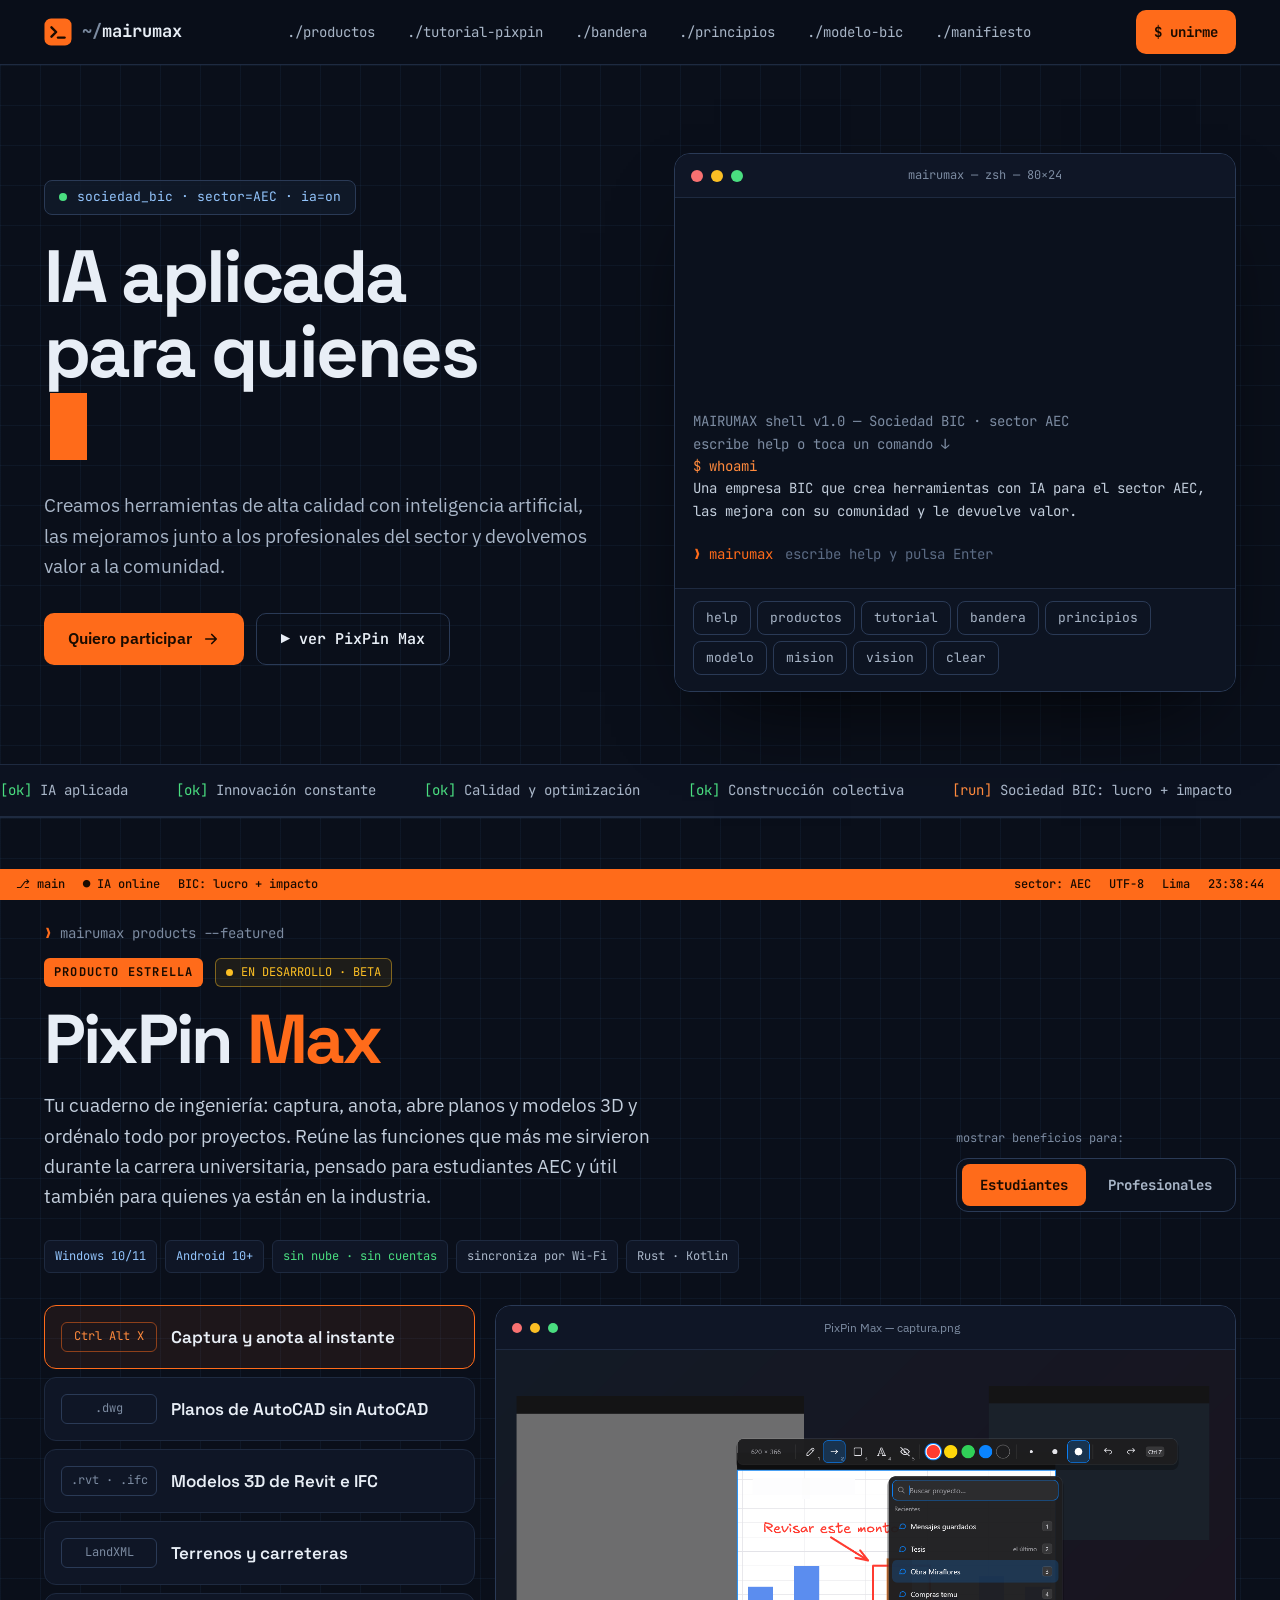
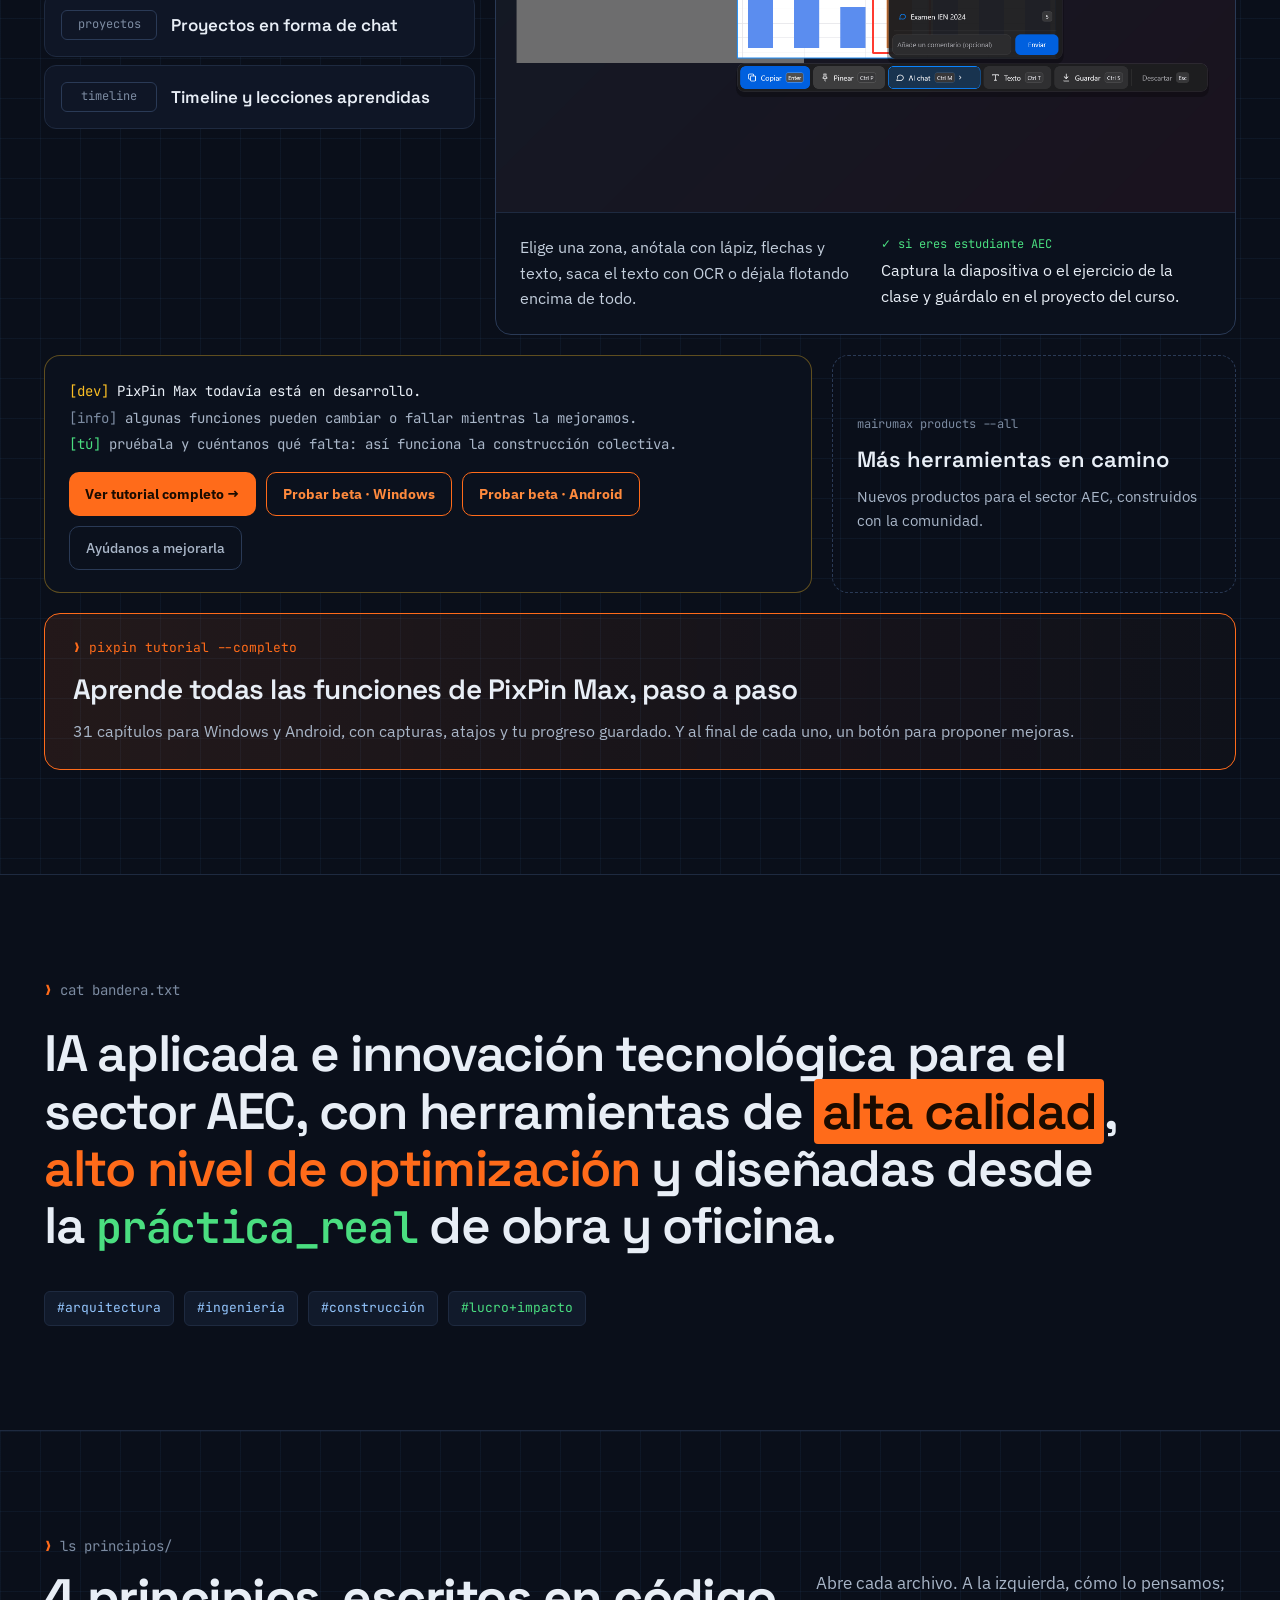
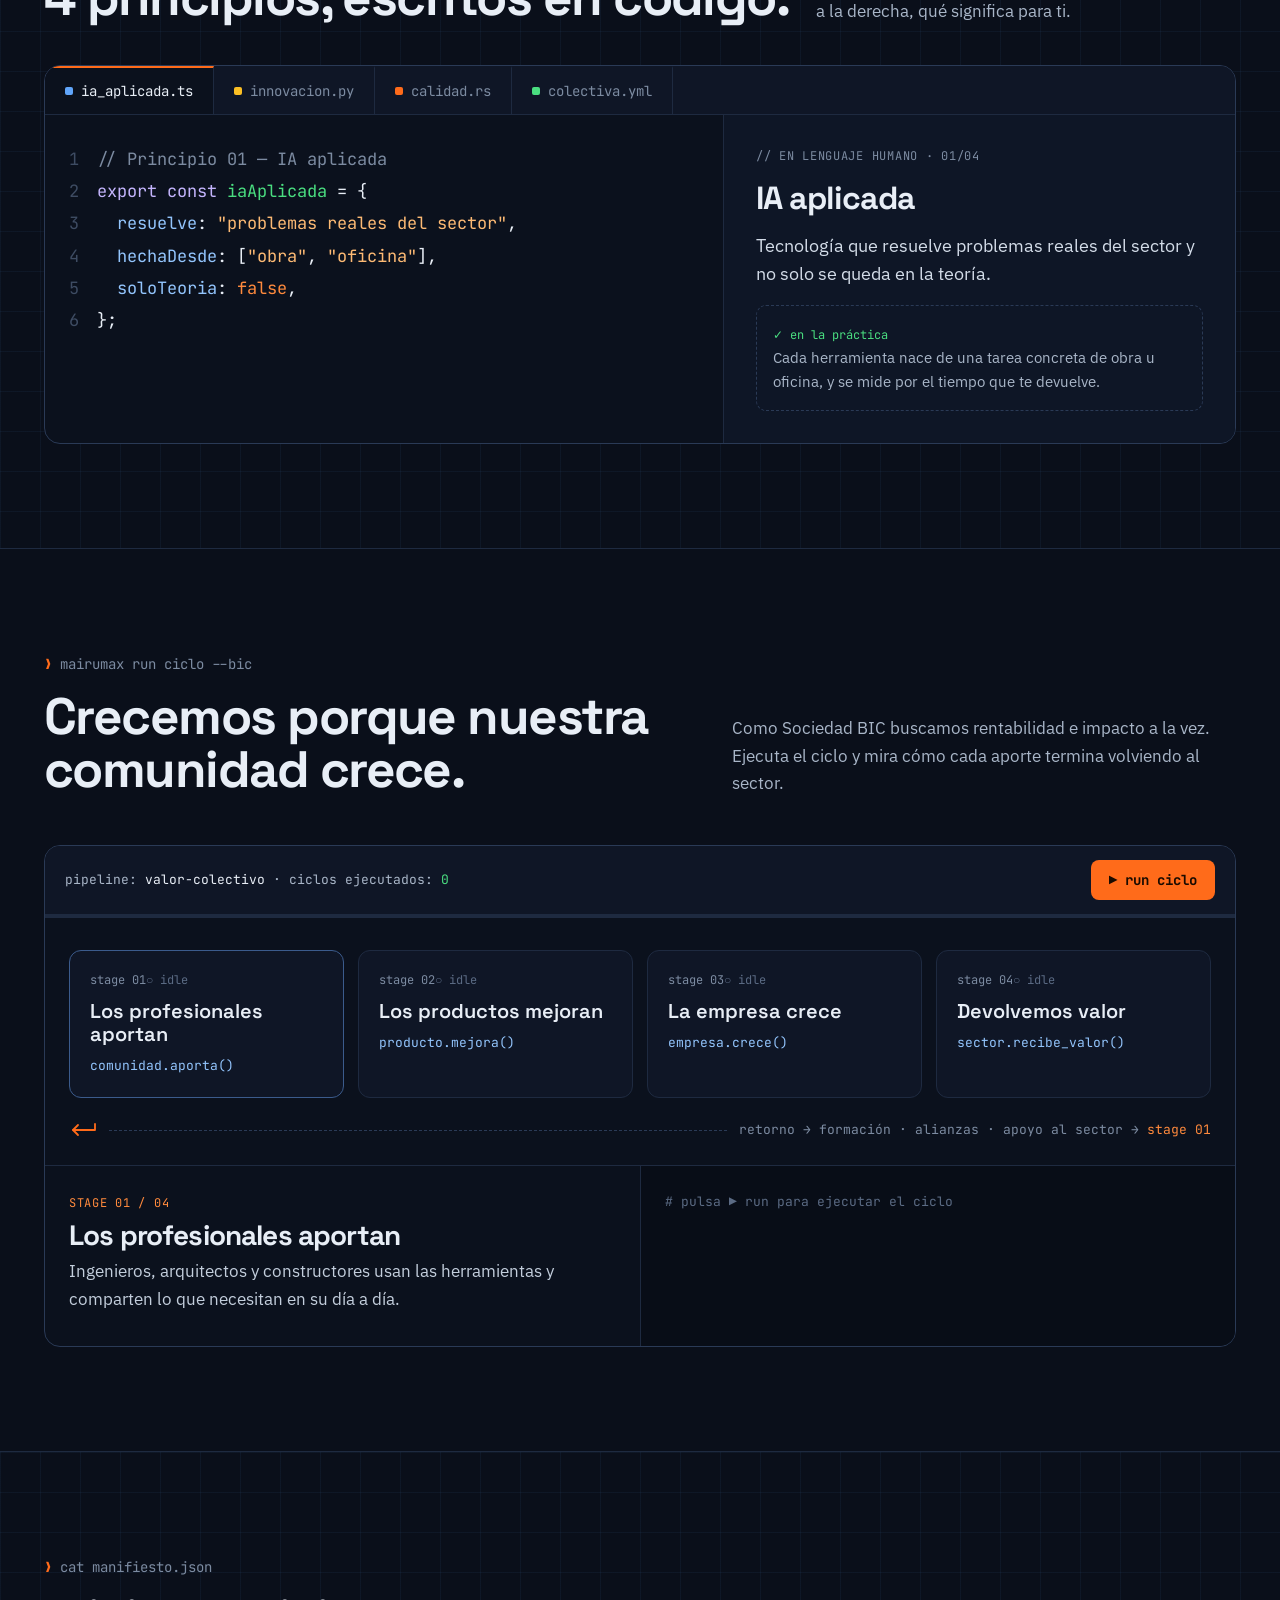
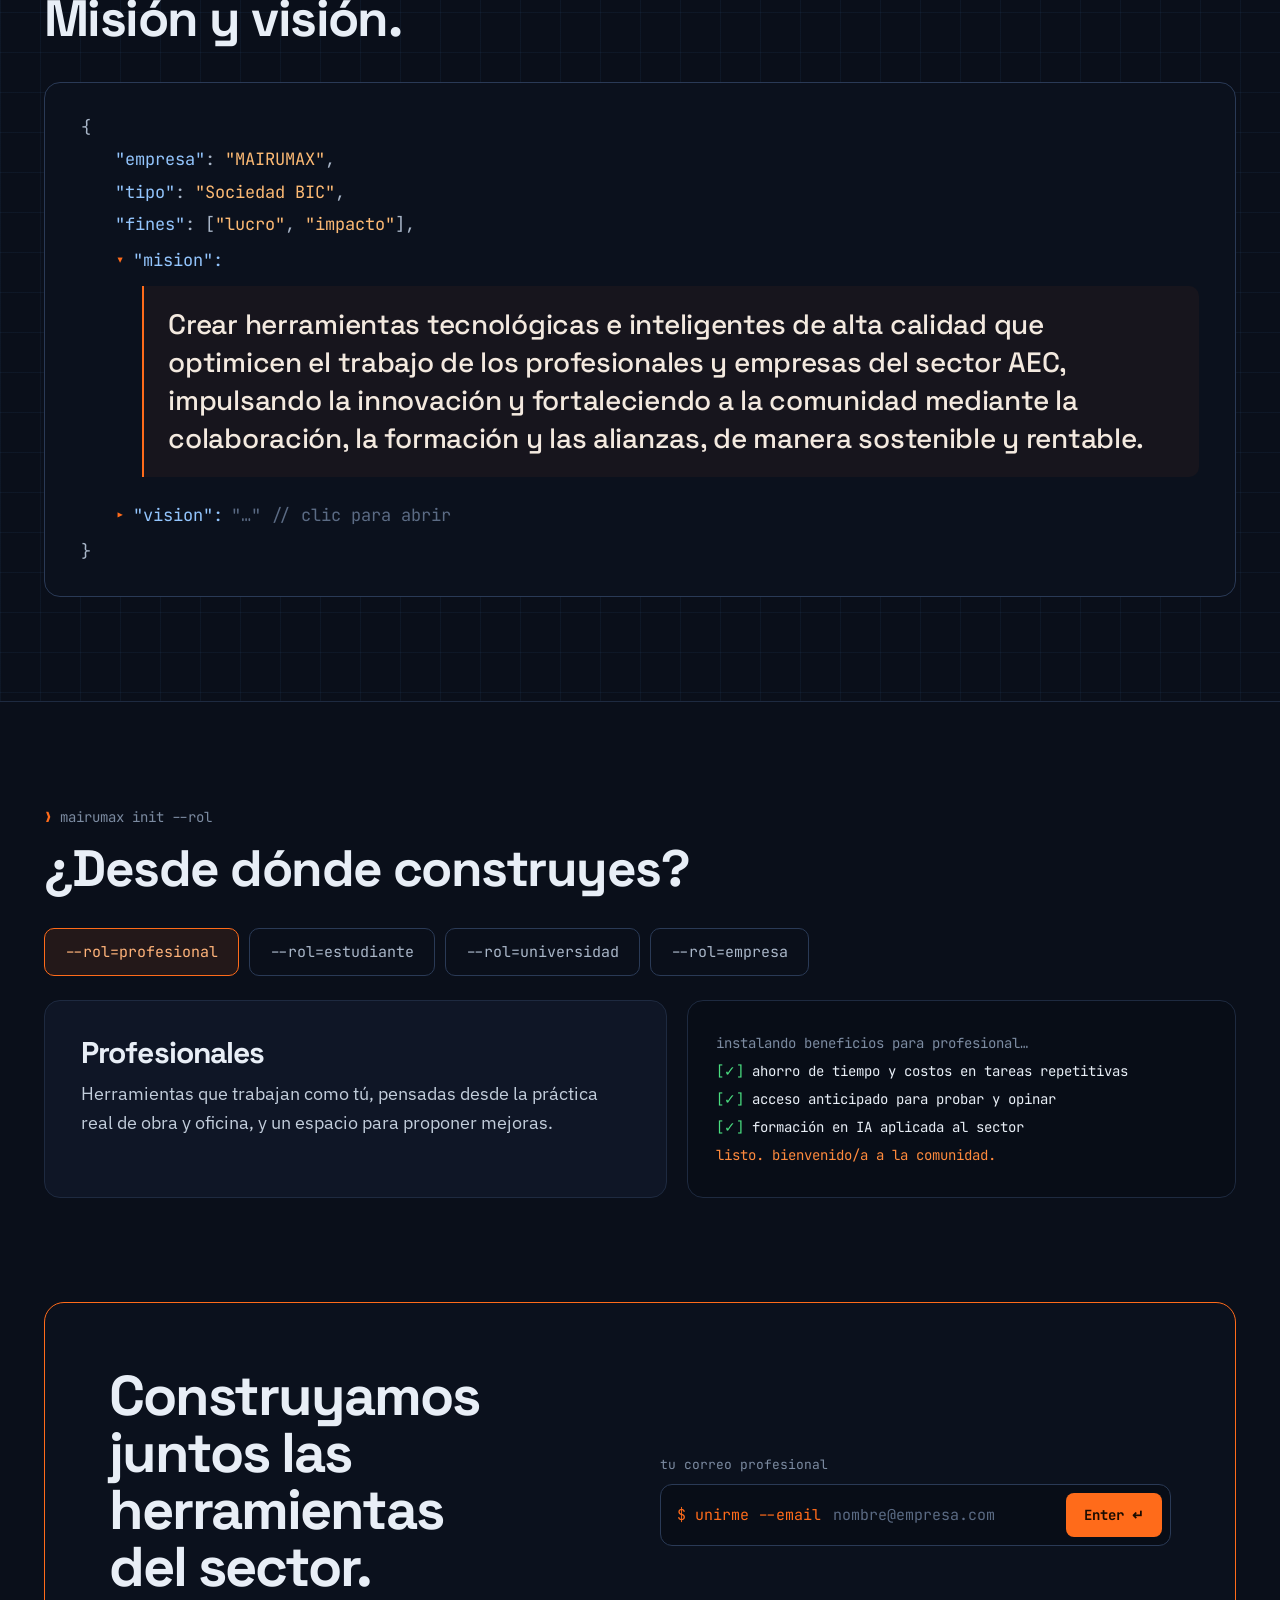
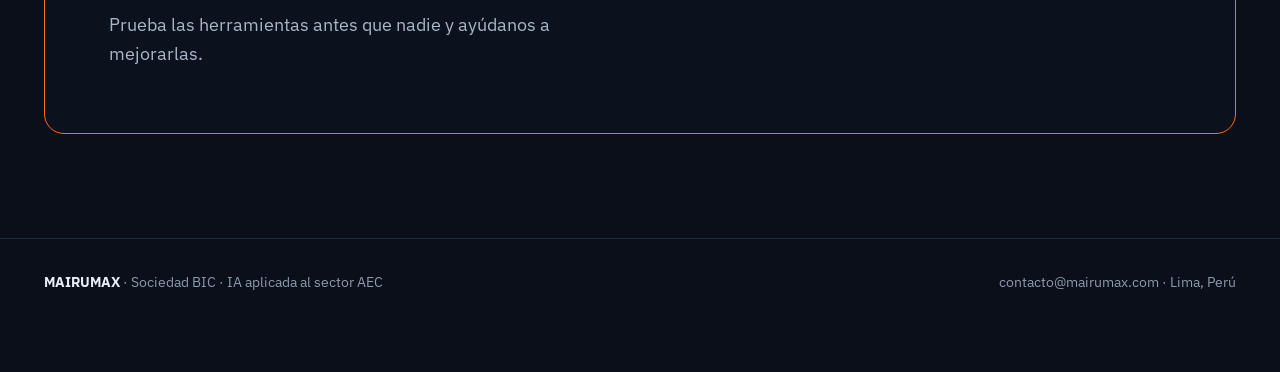
==== commit a83488ad: "Tutorial completo de PixPin Max con invitación a mejorar la app Claude-Session: https://claude.ai/co" ====
--- a/index.html
+++ b/index.html
@@ -123,6 +123,9 @@
 .devbox{flex:2 1 560px;border:1px solid rgba(251,191,36,.35);border-radius:16px;background:var(--term);padding:22px 24px;font-family:var(--f-mono);font-size:14px;line-height:1.9}
 .devbox .ctas{margin-top:14px;gap:10px}
 .devbox .btn{min-height:44px;padding:0 16px;font-size:14px;font-weight:700;font-family:var(--f-body)}
+.tuto-link{margin-top:20px;display:flex;flex-direction:column;gap:8px;padding:24px 28px;border-radius:16px;border:1px solid var(--accent);background:linear-gradient(90deg,rgba(255,107,26,.1),rgba(255,107,26,.02));text-decoration:none;transition:transform .2s ease}
+.tuto-link:hover{transform:translateY(-2px)}
+.tuto-link .mono{font-size:13px}
 .soon{flex:1 1 300px;border:1.5px dashed var(--line-2);border-radius:16px;padding:22px 24px;display:flex;flex-direction:column;justify-content:center;gap:8px}
 
 /* BANDERA */
@@ -239,6 +242,7 @@
     </a>
     <nav class="menu" id="menu" aria-label="Secciones">
       <a class="chip" href="#productos">./productos</a>
+      <a class="chip" href="pixpin.html">./tutorial-pixpin</a>
       <a class="chip" href="#bandera">./bandera</a>
       <a class="chip" href="#principios">./principios</a>
       <a class="chip" href="#modelo">./modelo-bic</a>
@@ -325,9 +329,10 @@
         <div><span style="color:var(--dim)">[info]</span> <span style="color:var(--muted)">algunas funciones pueden cambiar o fallar mientras la mejoramos.</span></div>
         <div><span style="color:var(--ok)">[tú]</span> <span style="color:var(--muted)">pruébala y cuéntanos qué falta: así funciona la construcción colectiva.</span></div>
         <div class="ctas">
-          <a class="btn btn-main" href="https://github.com/1xmanMAX/PIXPIN_PRO_WINDOWS/releases" target="_blank" rel="noopener">Probar beta · Windows</a>
+          <a class="btn btn-main" href="pixpin.html">Ver tutorial completo →</a>
+          <a class="btn" style="border:1.5px solid var(--accent);color:var(--accent-2)" href="https://github.com/1xmanMAX/PIXPIN_PRO_WINDOWS/releases" target="_blank" rel="noopener">Probar beta · Windows</a>
           <a class="btn" style="border:1.5px solid var(--accent);color:var(--accent-2)" href="https://github.com/1xmanMAX/PIXPIN_PRO_ANDROID/releases/latest" target="_blank" rel="noopener">Probar beta · Android</a>
-          <a class="btn" style="border:1px solid var(--line-2);color:var(--muted);font-weight:500" href="https://github.com/1xmanMAX/PIXPIN_PRO_ANDROID/issues" target="_blank" rel="noopener">Reportar idea o error</a>
+          <a class="btn" style="border:1px solid var(--line-2);color:var(--muted);font-weight:500" href="pixpin.html#mejorar">Ayúdanos a mejorarla</a>
         </div>
       </div>
       <div class="soon">
@@ -336,6 +341,12 @@
         <span style="color:var(--muted);font-size:15px">Nuevos productos para el sector AEC, construidos con la comunidad.</span>
       </div>
     </div>
+
+    <a href="pixpin.html" class="tuto-link">
+      <span class="mono" style="color:var(--accent)">❯ pixpin tutorial --completo</span>
+      <span style="font-family:var(--f-display);font-weight:600;font-size:clamp(20px,2.4vw,28px);letter-spacing:-.02em;color:var(--text)">Aprende todas las funciones de PixPin Max, paso a paso</span>
+      <span style="color:var(--muted)">31 capítulos para Windows y Android, con capturas, atajos y tu progreso guardado. Y al final de cada uno, un botón para proponer mejoras.</span>
+    </a>
   </div>
 </section>
 
@@ -508,21 +519,23 @@
     if (c === 'clear') { out.replaceChildren(); return; }
     if (!c) return;
     const R = {
-      help: [['dim', 'comandos disponibles:'], ['out', '  productos   producto estrella: PixPin Max'], ['out', '  bandera     nuestra bandera'], ['out', '  principios  los 4 principios'], ['out', '  modelo      cómo funciona el modelo BIC'], ['out', '  mision      misión de la empresa'], ['out', '  vision      visión de la empresa'], ['out', '  unirme      únete a la comunidad'], ['out', '  clear       limpiar la terminal']],
+      help: [['dim', 'comandos disponibles:'], ['out', '  productos   producto estrella: PixPin Max'], ['out', '  tutorial    tutorial completo de PixPin Max'], ['out', '  bandera     nuestra bandera'], ['out', '  principios  los 4 principios'], ['out', '  modelo      cómo funciona el modelo BIC'], ['out', '  mision      misión de la empresa'], ['out', '  vision      visión de la empresa'], ['out', '  unirme      únete a la comunidad'], ['out', '  clear       limpiar la terminal']],
       productos: [['star', '★ PixPin Max  [beta · en desarrollo]'], ['out', '  captura y anota · planos .dwg · modelos 3D Revit/IFC'], ['out', '  terrenos LandXML · proyectos tipo chat · lecciones'], ['dim', '  Windows + Android · sin nube · baja a ./productos']],
       bandera: [['ok', 'IA aplicada e innovación tecnológica para el sector AEC, con herramientas de alta calidad, alto nivel de optimización y diseñadas desde la práctica real de obra y oficina.']],
       principios: [['out', '01  IA aplicada .............. problemas reales, no teoría'], ['out', '02  Innovación constante ..... investigación y mejora continua'], ['out', '03  Calidad y optimización ... precisas, rápidas, eficientes'], ['out', '04  Construcción colectiva ... la comunidad co-crea']],
       modelo: [['out', '[1] los profesionales aportan'], ['out', '[2] los productos mejoran'], ['out', '[3] la empresa crece'], ['out', '[4] devolvemos valor al sector'], ['ok', '↺ y el ciclo vuelve a empezar']],
       mision: [['ok', MISION]], vision: [['ok', VISION]],
       unirme: [['ok', '¡Genial! Baja a la sección "Construyamos juntos" y deja tu correo.']],
+      tutorial: [['star', 'abriendo el tutorial de PixPin Max…']],
       sudo: [['star', 'aquí nadie es sudo: construimos en colectivo']]
     };
-    const alias = { pixpin: 'productos', 'modelo-bic': 'modelo', 'misión': 'mision', 'visión': 'vision', join: 'unirme' };
+    const alias = { pixpin: 'productos', ayuda: 'help', 'modelo-bic': 'modelo', 'misión': 'mision', 'visión': 'vision', join: 'unirme' };
     print([['cmd', '$ ' + c], ...(R[alias[c] || c] || [['err', 'comando no encontrado: ' + c + ' — escribe help']])]);
+    if ((alias[c] || c) === 'tutorial') setTimeout(() => { location.href = 'pixpin.html'; }, 600);
   };
   print([['dim', 'MAIRUMAX shell v1.0 — Sociedad BIC · sector AEC'], ['dim', 'escribe help o toca un comando ↓'], ['cmd', '$ whoami'], ['out', 'Una empresa BIC que crea herramientas con IA para el sector AEC, las mejora con su comunidad y le devuelve valor.']]);
   $('termForm').onsubmit = (e) => { e.preventDefault(); exec($('termIn').value); $('termIn').value = ''; };
-  ['help', 'productos', 'bandera', 'principios', 'modelo', 'mision', 'vision', 'clear'].forEach(t => {
+  ['help', 'productos', 'tutorial', 'bandera', 'principios', 'modelo', 'mision', 'vision', 'clear'].forEach(t => {
     const b = el('button', { type: 'button', class: 'chip' }, t); b.onclick = () => exec(t); $('termChips').append(b);
   });
 
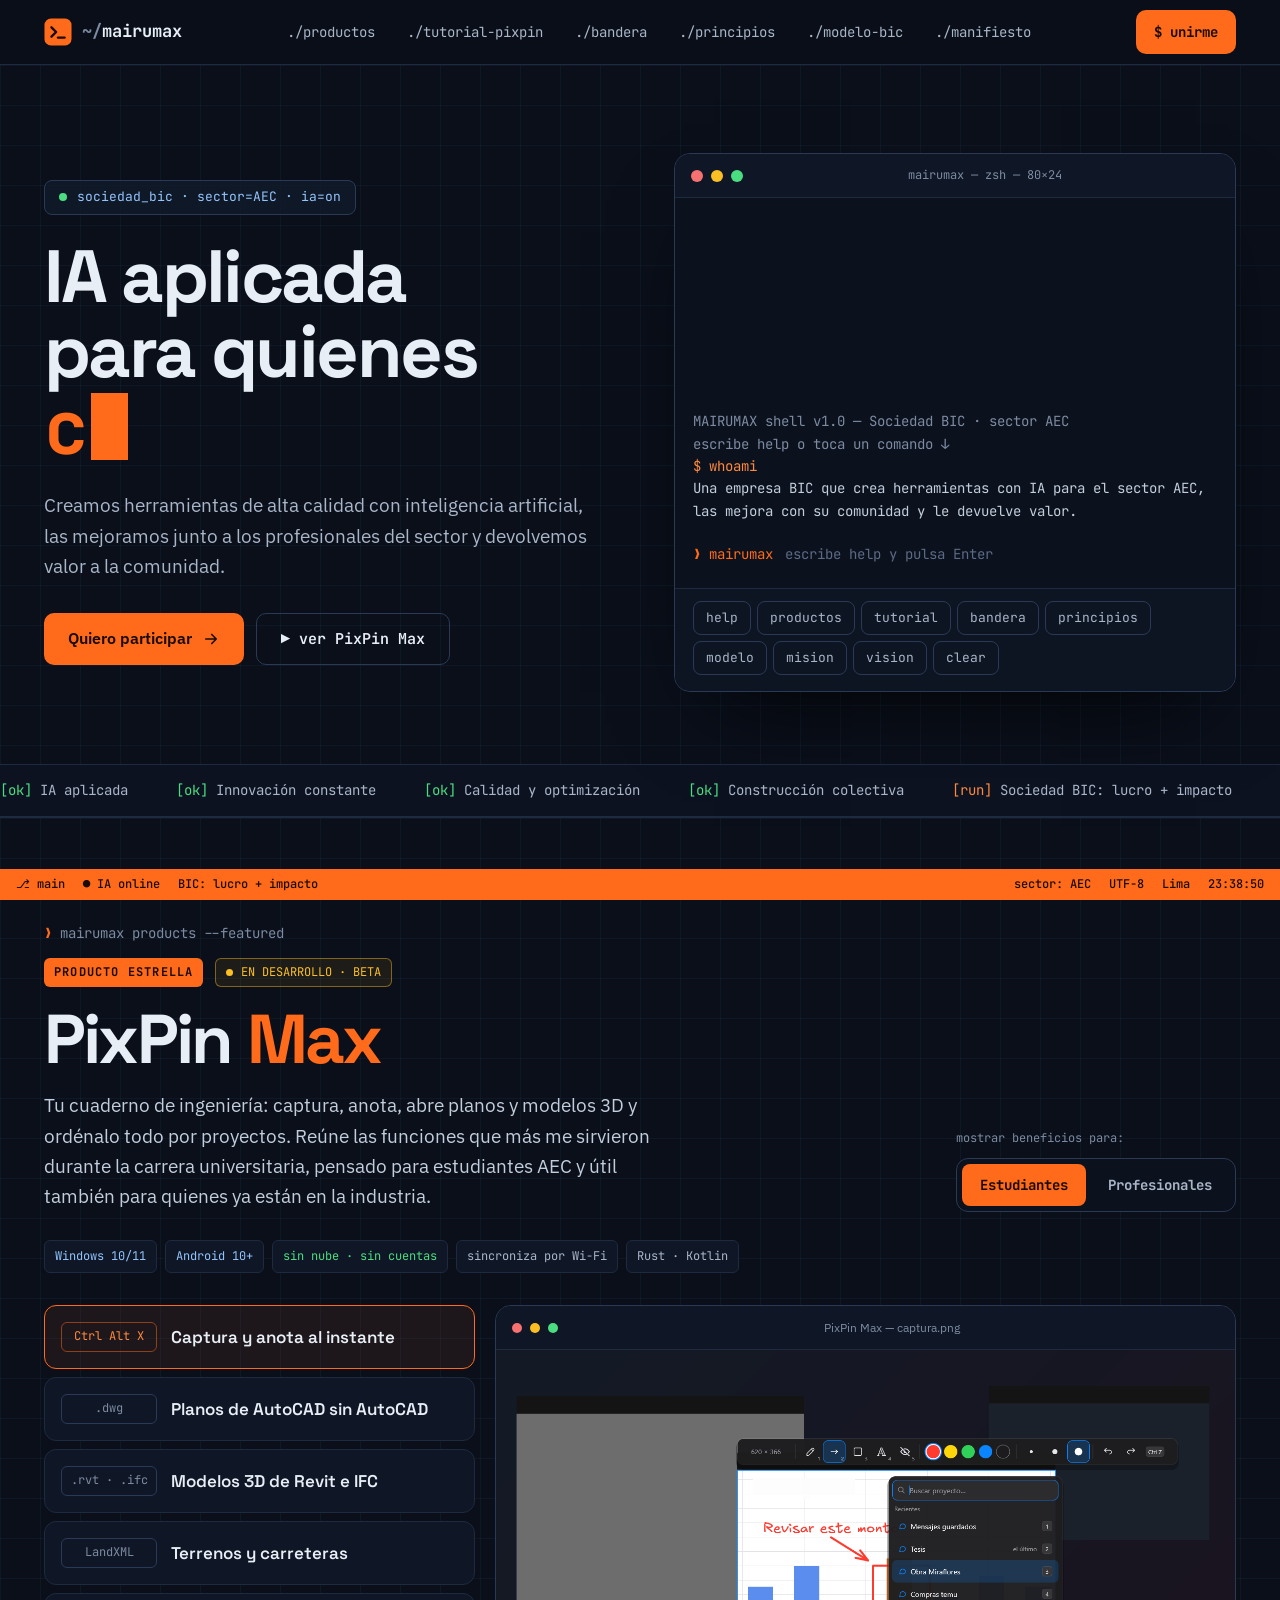
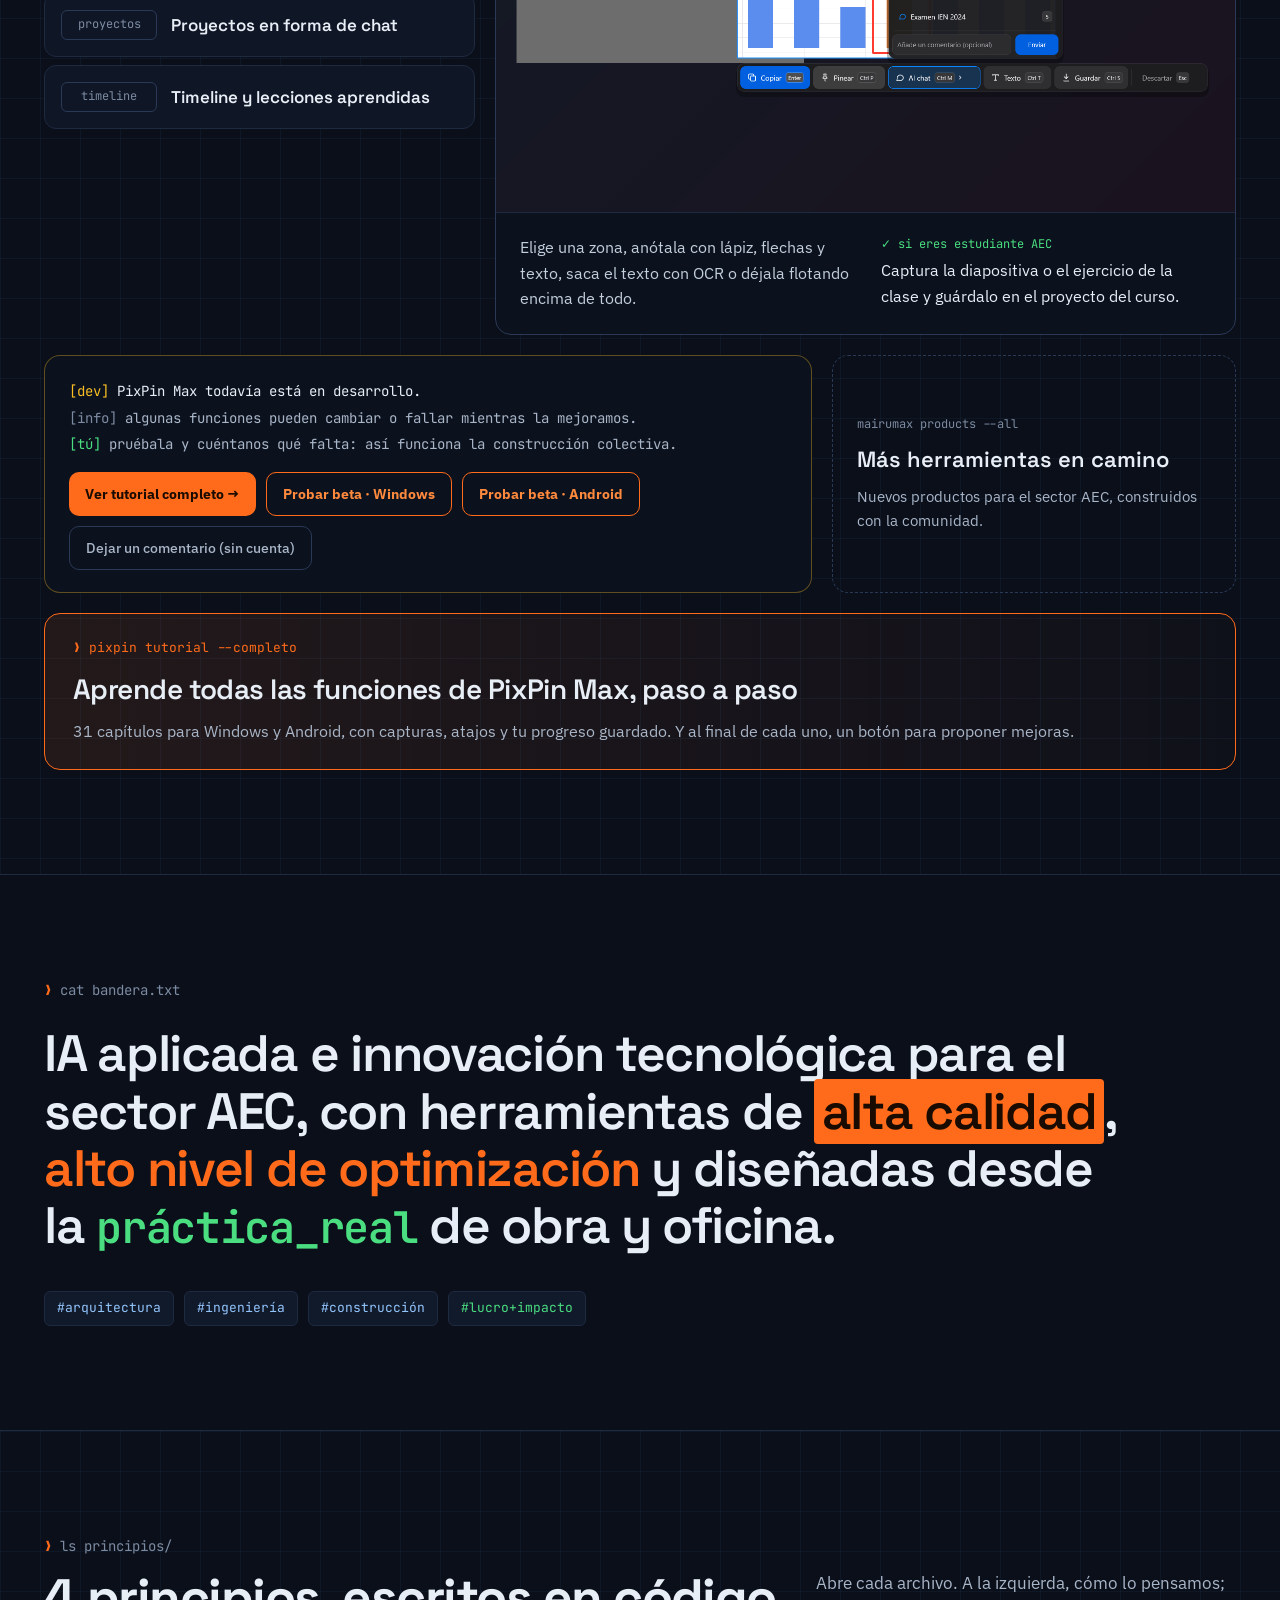
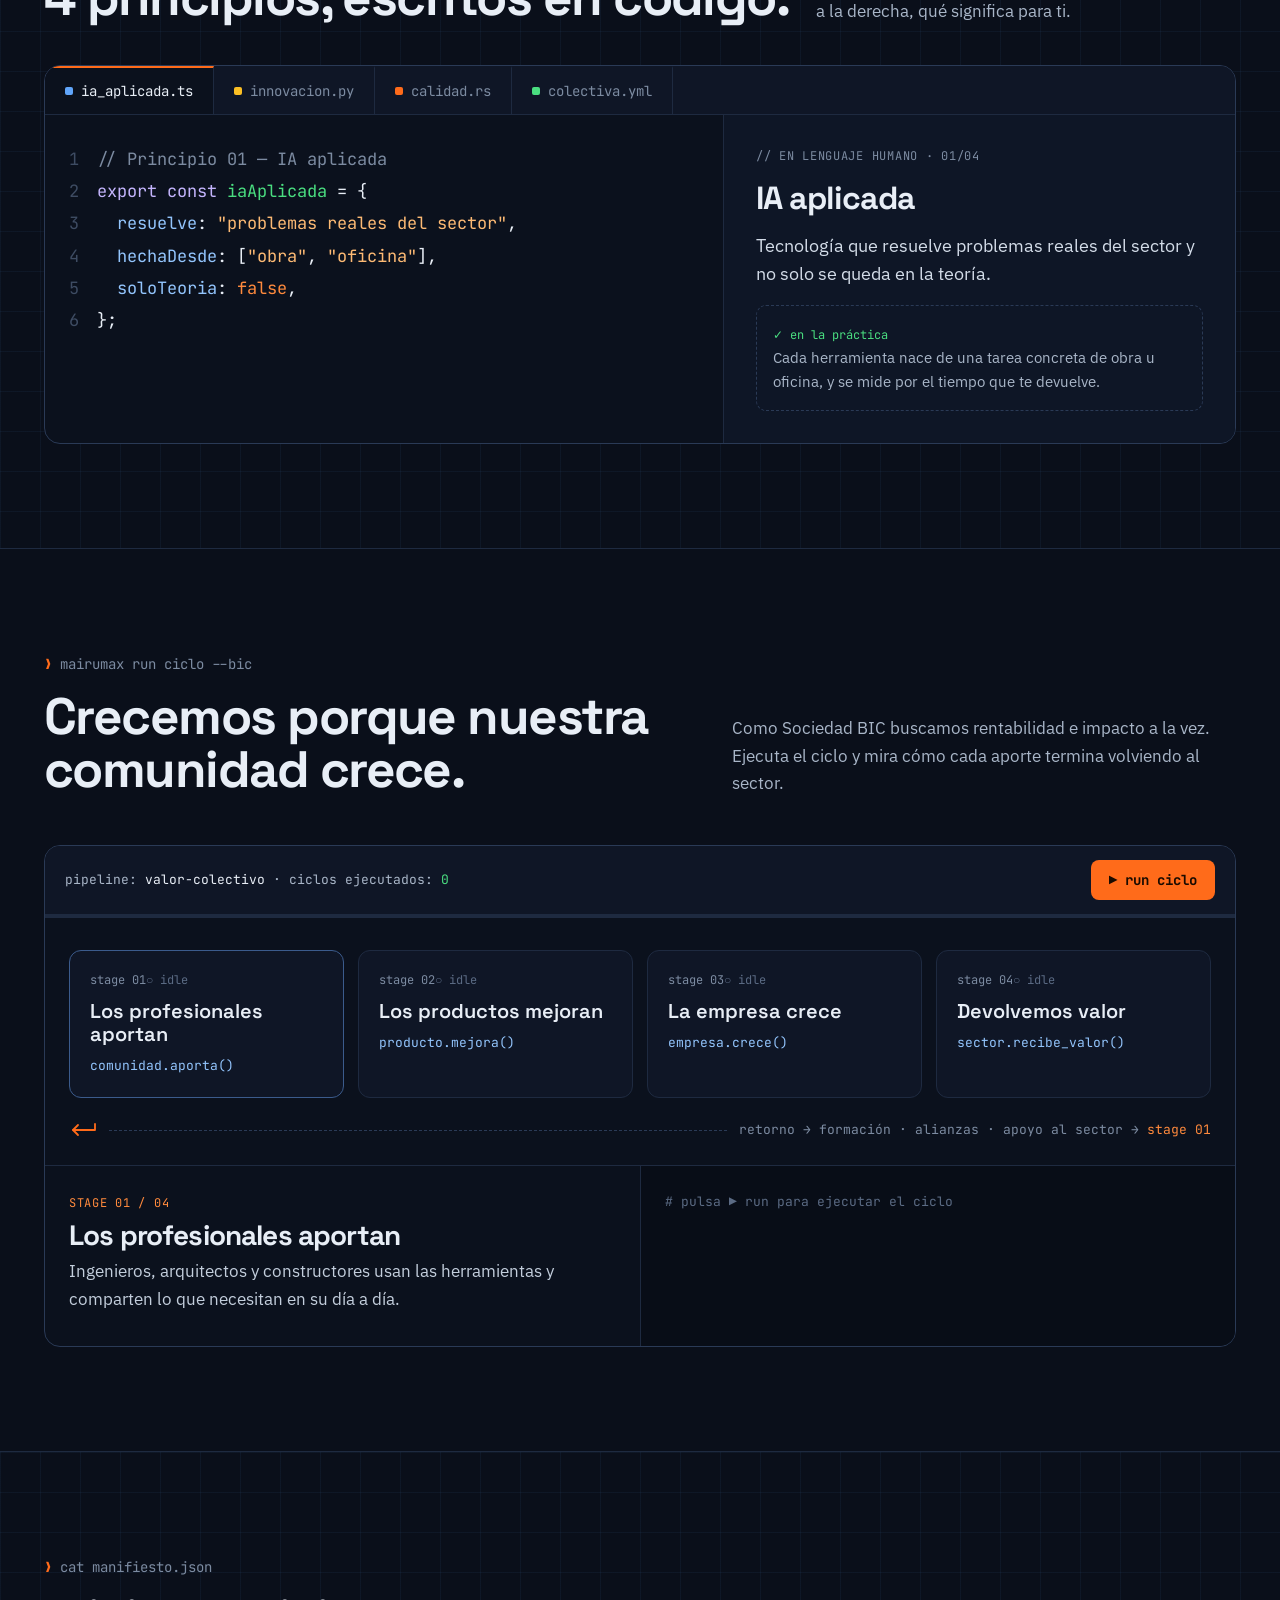
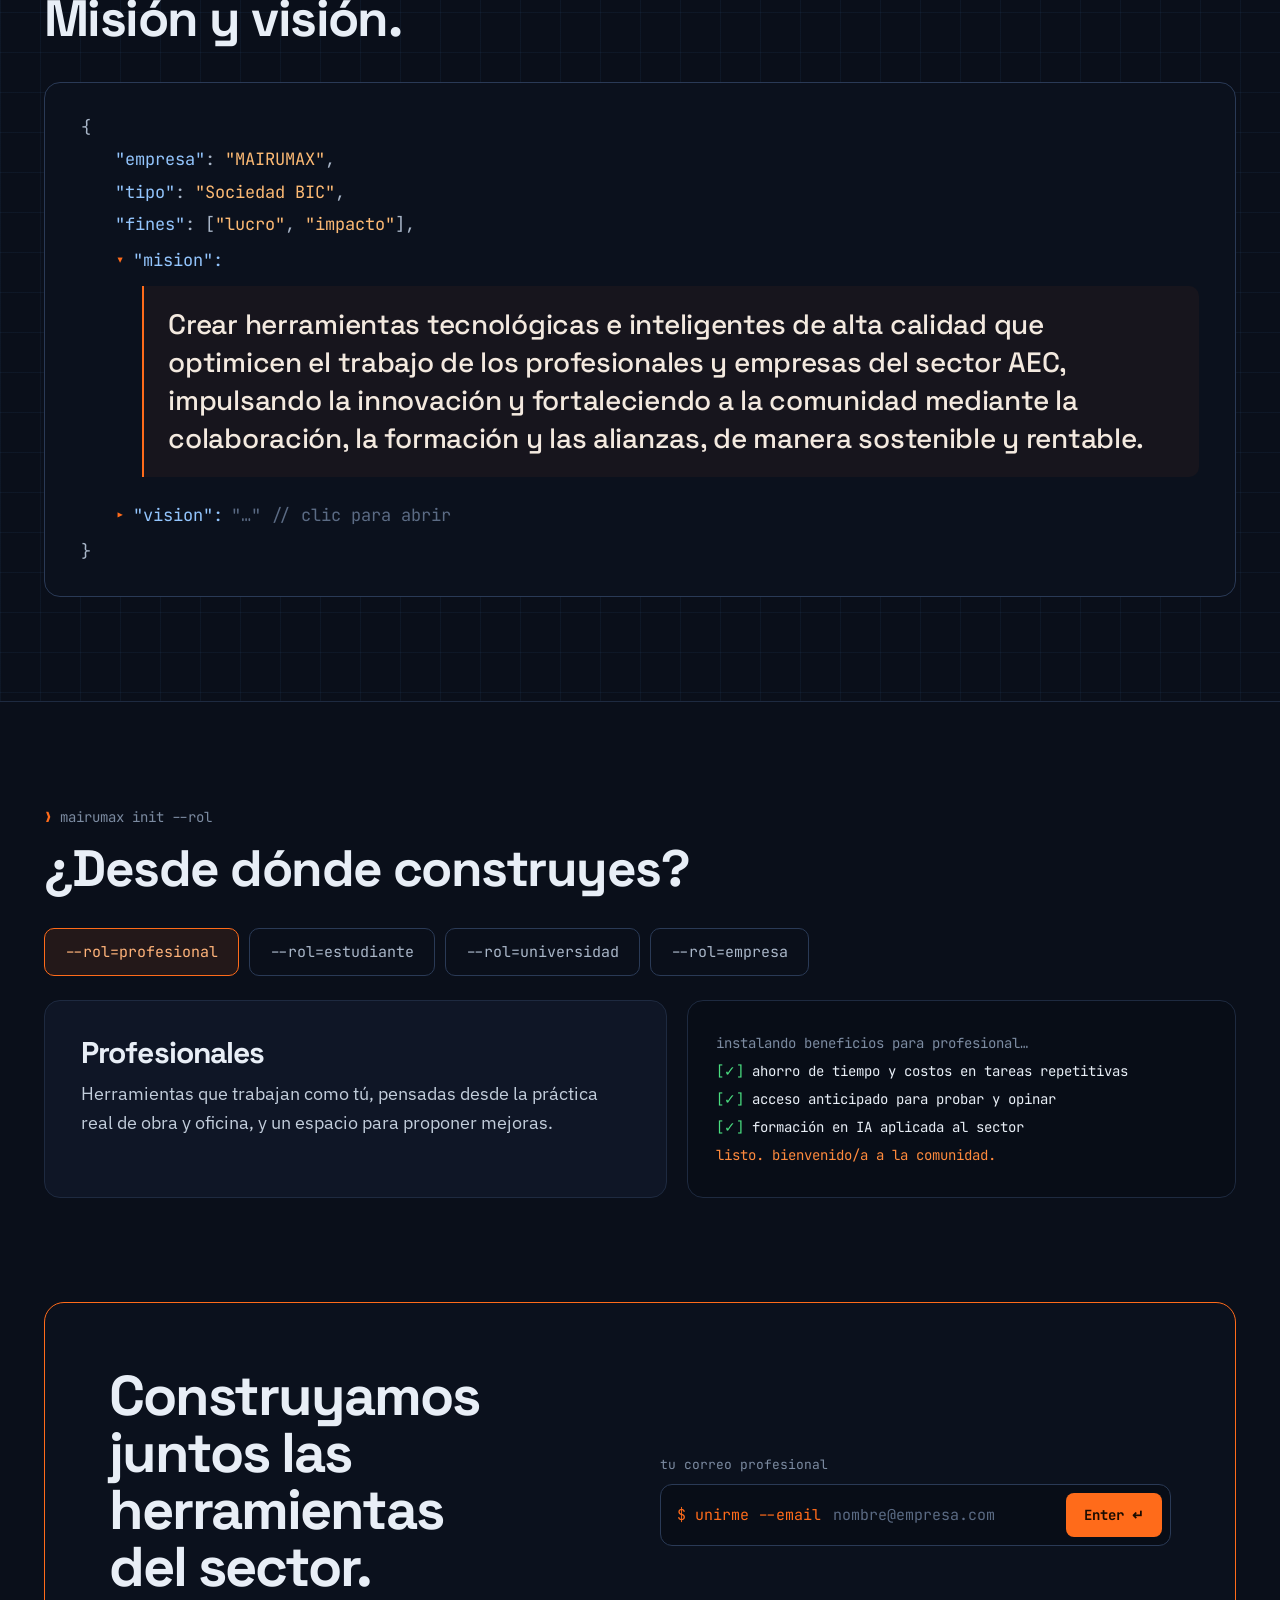
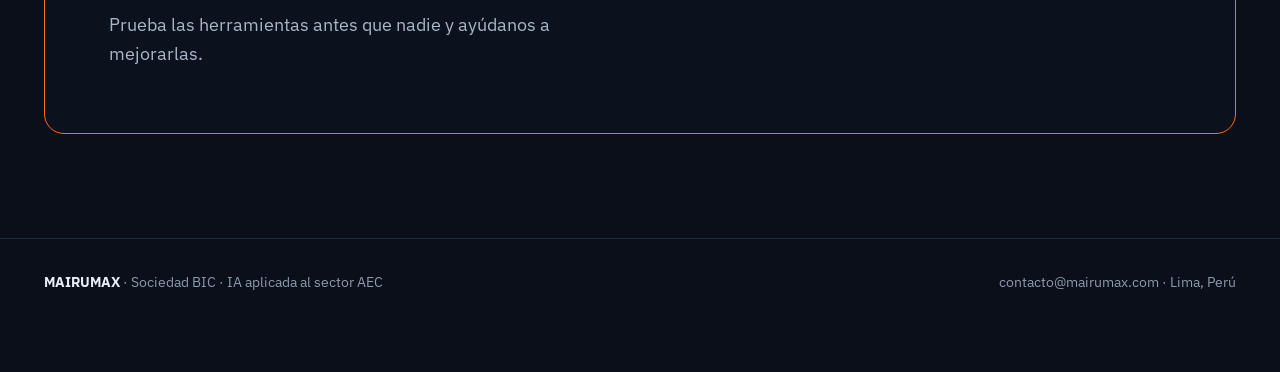
==== commit 06daee71: "Zona de comentarios sin cuenta y registro a la comunidad por correo Claude-Session: https://claude.a" ====
--- a/index.html
+++ b/index.html
@@ -332,7 +332,7 @@
           <a class="btn btn-main" href="pixpin.html">Ver tutorial completo →</a>
           <a class="btn" style="border:1.5px solid var(--accent);color:var(--accent-2)" href="https://github.com/1xmanMAX/PIXPIN_PRO_WINDOWS/releases" target="_blank" rel="noopener">Probar beta · Windows</a>
           <a class="btn" style="border:1.5px solid var(--accent);color:var(--accent-2)" href="https://github.com/1xmanMAX/PIXPIN_PRO_ANDROID/releases/latest" target="_blank" rel="noopener">Probar beta · Android</a>
-          <a class="btn" style="border:1px solid var(--line-2);color:var(--muted);font-weight:500" href="pixpin.html#mejorar">Ayúdanos a mejorarla</a>
+          <a class="btn" style="border:1px solid var(--line-2);color:var(--muted);font-weight:500" href="pixpin.html#mejorar">Dejar un comentario (sin cuenta)</a>
         </div>
       </div>
       <div class="soon">
@@ -681,12 +681,22 @@
   renderRole(0, false);
 
   // Únete
-  $('joinForm').onsubmit = (e) => {
+  $('joinForm').onsubmit = async (e) => {
     e.preventDefault();
-    const v = $('joinMail').value.trim(), msg = $('joinMsg');
-    const ok = /^[^\s@]+@[^\s@]+\.[^\s@]+$/.test(v);
-    msg.style.color = ok ? 'var(--ok)' : 'var(--err)';
-    msg.textContent = ok ? '[ok] ¡Gracias! Anotamos ' + v + '. Si quieres escribirnos: contacto@mairumax.com' : '[error] escribe un correo válido, ej. nombre@empresa.com';
+    const v = $('joinMail').value.trim(), msg = $('joinMsg'), btn = $('joinForm').querySelector('button');
+    if (!/^[^\s@]+@[^\s@]+\.[^\s@]+$/.test(v)) { msg.style.color = 'var(--err)'; msg.textContent = '[error] escribe un correo válido, ej. nombre@empresa.com'; return; }
+    btn.disabled = true; msg.style.color = 'var(--dim)'; msg.textContent = 'enviando…';
+    try {
+      const r = await fetch('https://formsubmit.co/ajax/max.antony.8.5.1@gmail.com', { method: 'POST', headers: { 'Content-Type': 'application/json', Accept: 'application/json' },
+        body: JSON.stringify({ _subject: 'MAIRUMAX · Nueva persona en la comunidad', _template: 'table', _captcha: 'false', email: v, Correo: v, Página: 'mairumax.me' }) });
+      const j = await r.json().catch(() => ({}));
+      if (!r.ok || String(j.success) !== 'true') throw new Error();
+      msg.style.color = 'var(--ok)'; msg.textContent = '[ok] ¡Bienvenido/a! Te escribiremos a ' + v;
+      $('joinMail').value = '';
+    } catch (err) {
+      msg.style.color = 'var(--err)'; msg.textContent = '[error] no se pudo enviar. Inténtalo otra vez en un momento.';
+    }
+    btn.disabled = false;
   };
 })();
 </script>
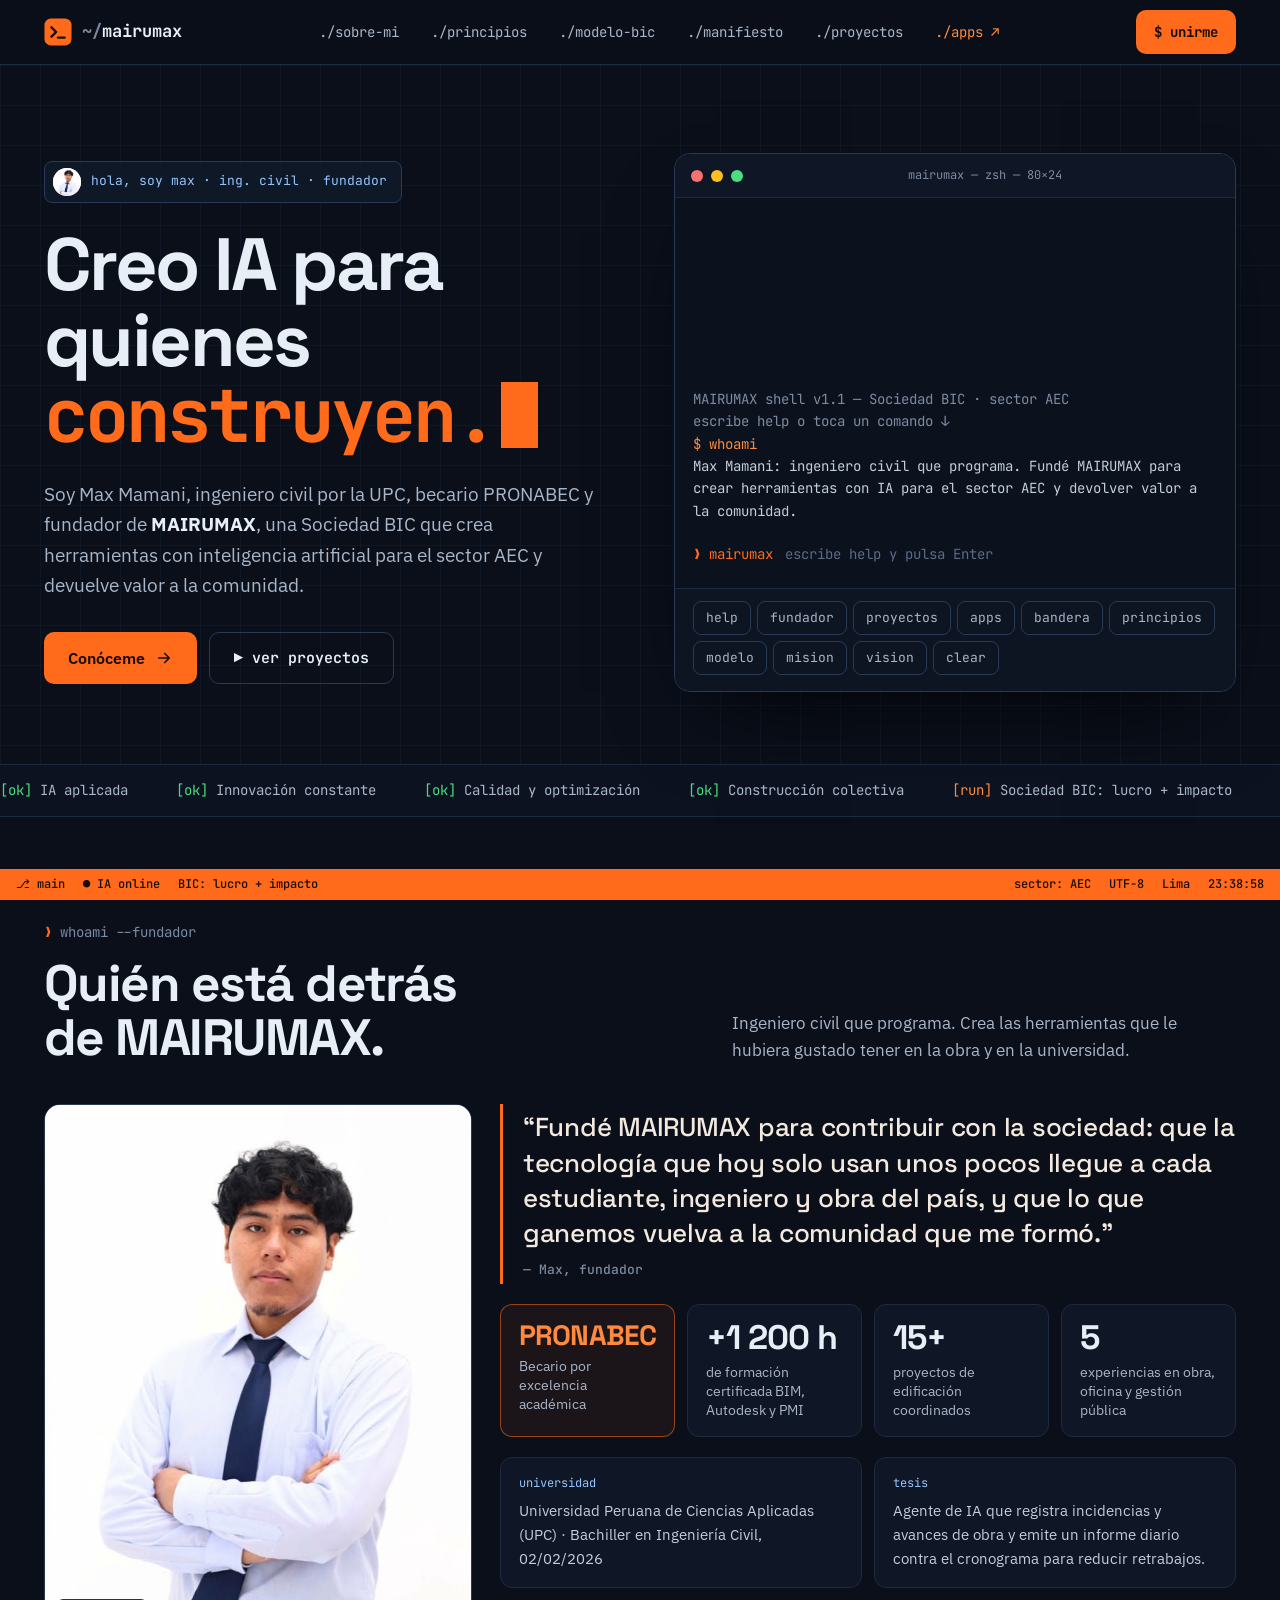
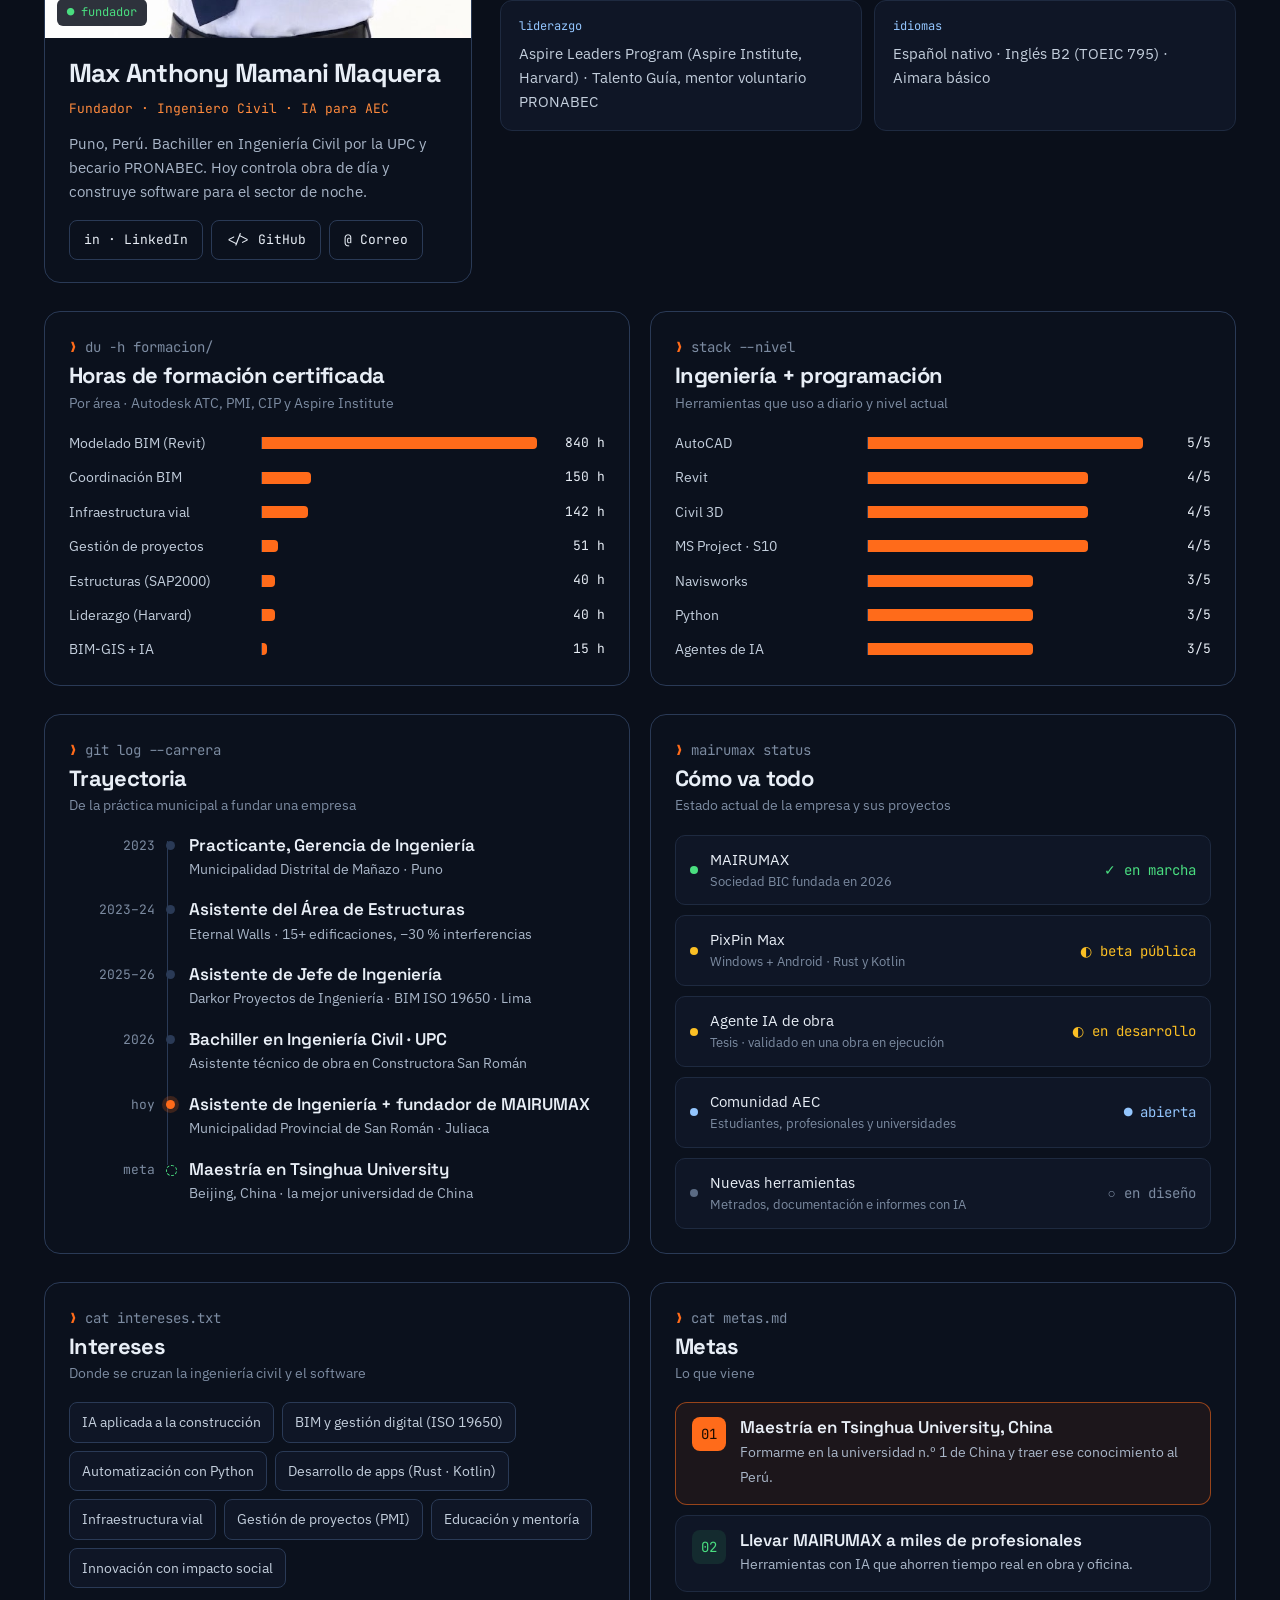
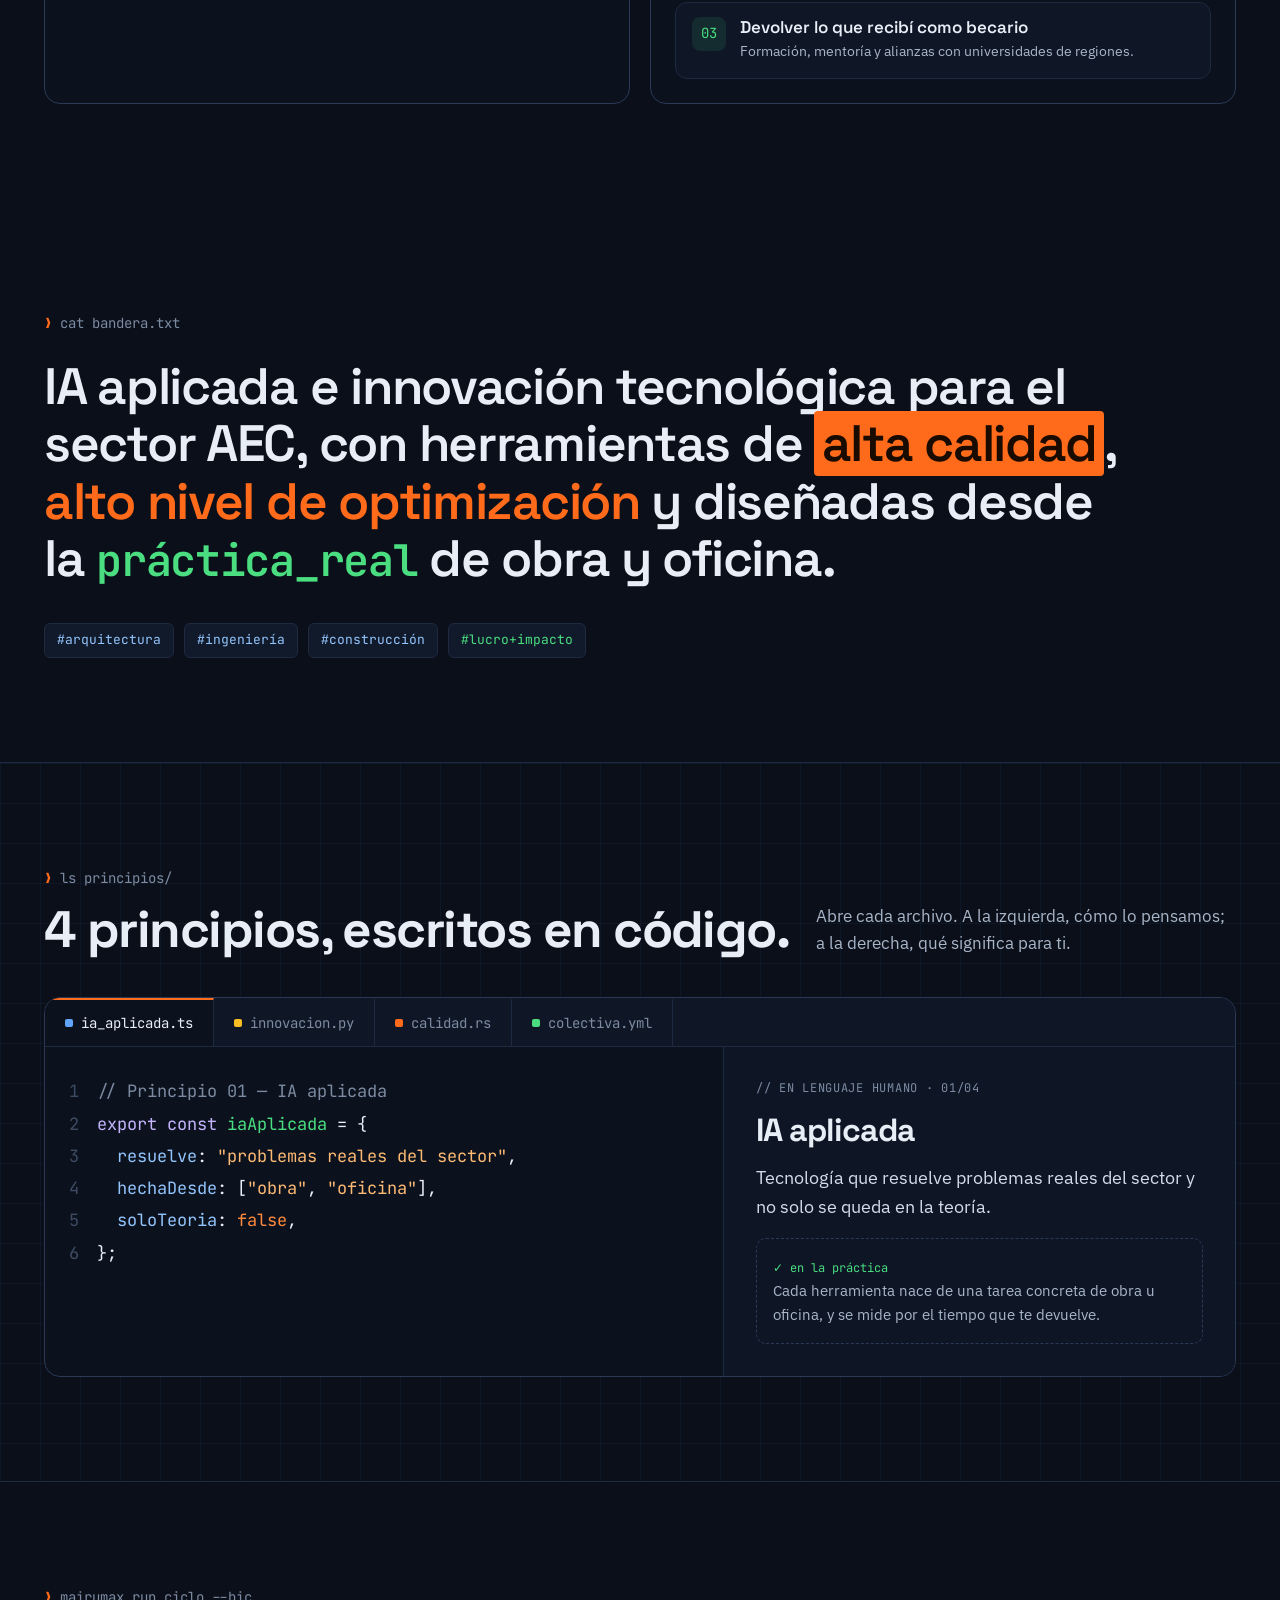
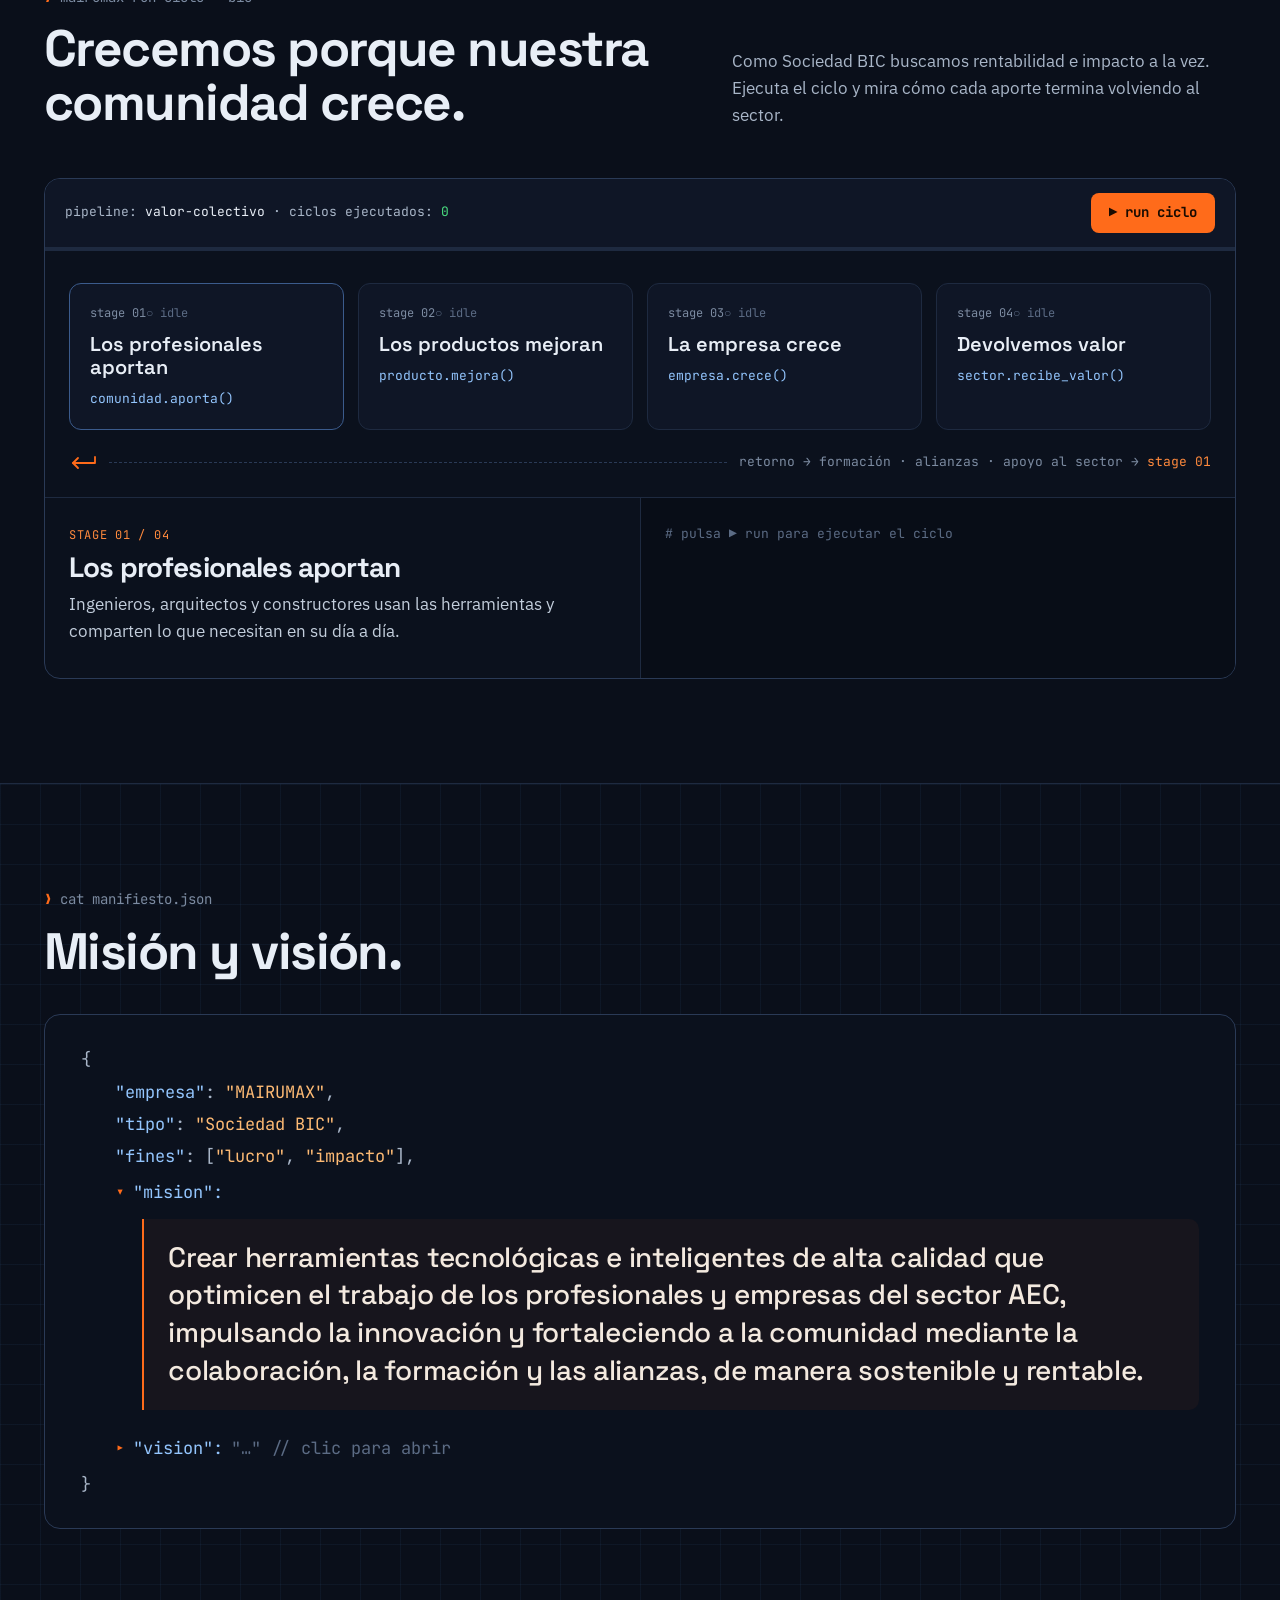
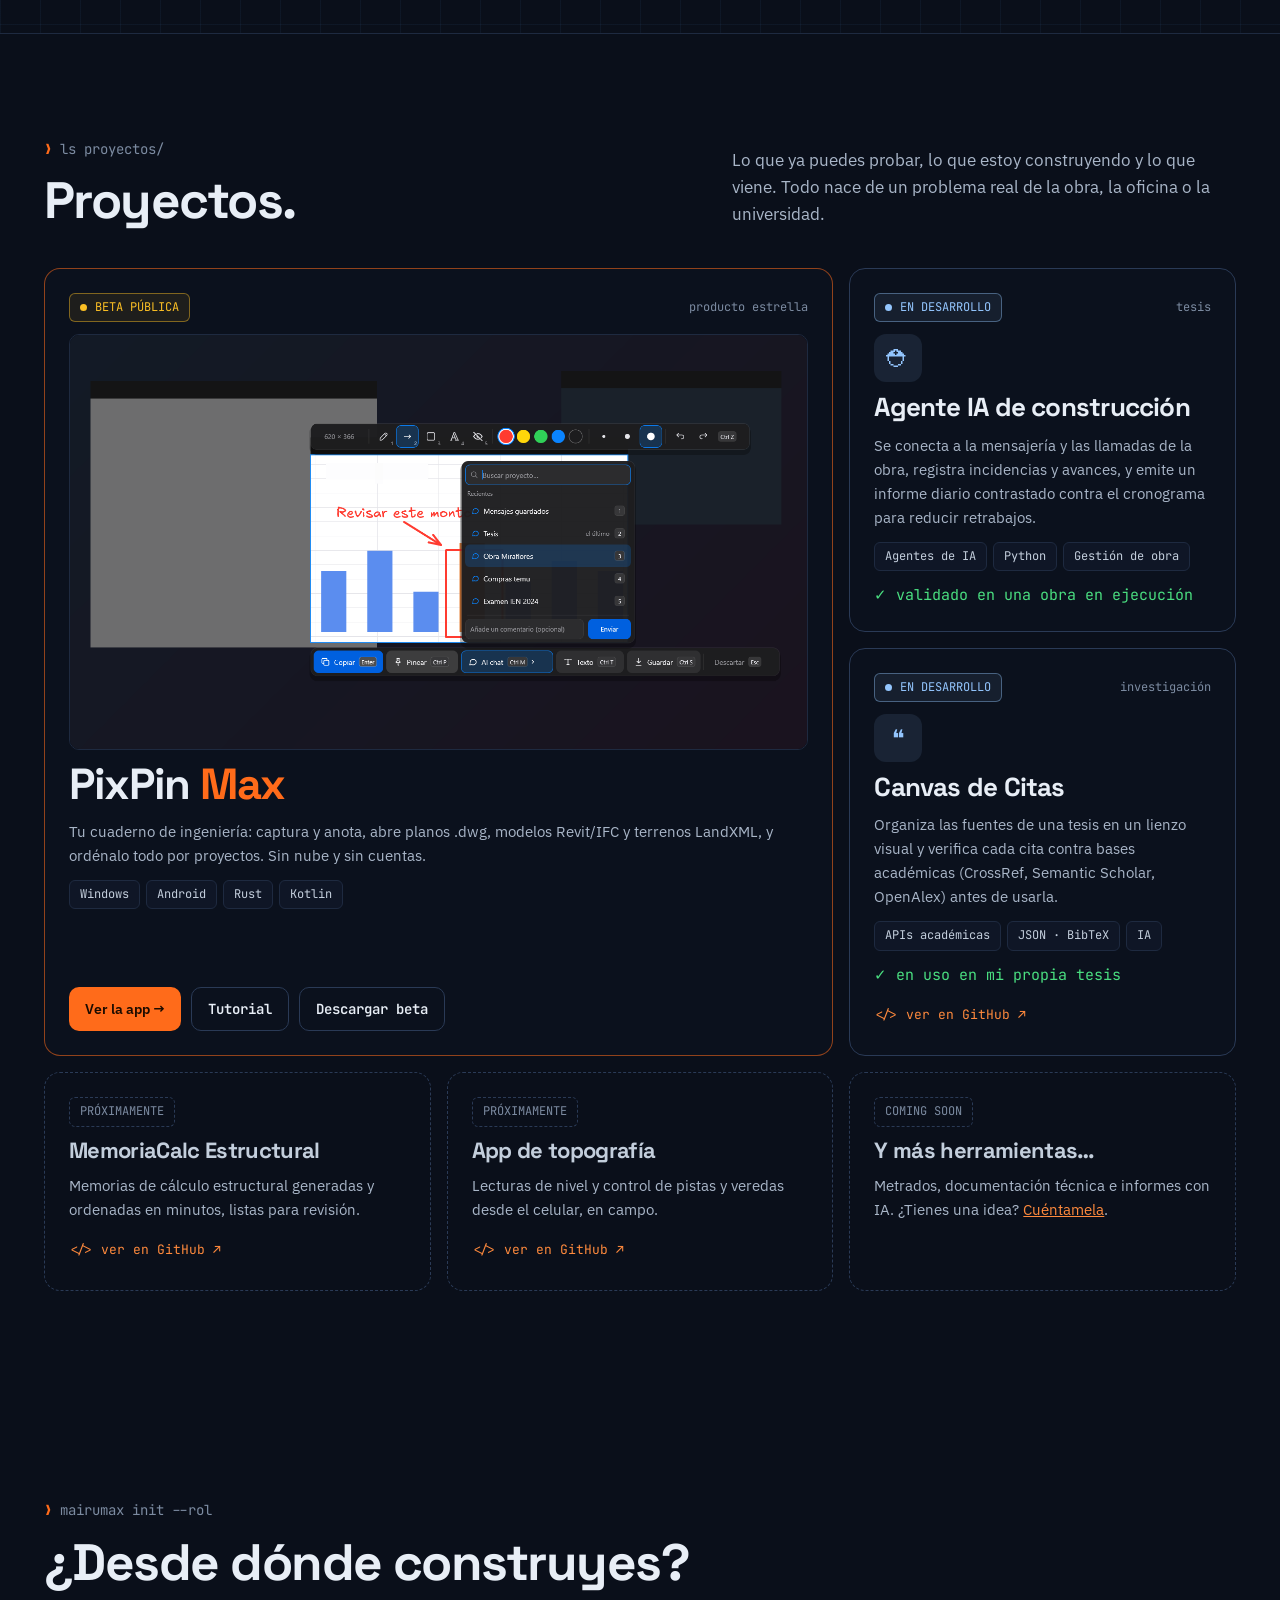
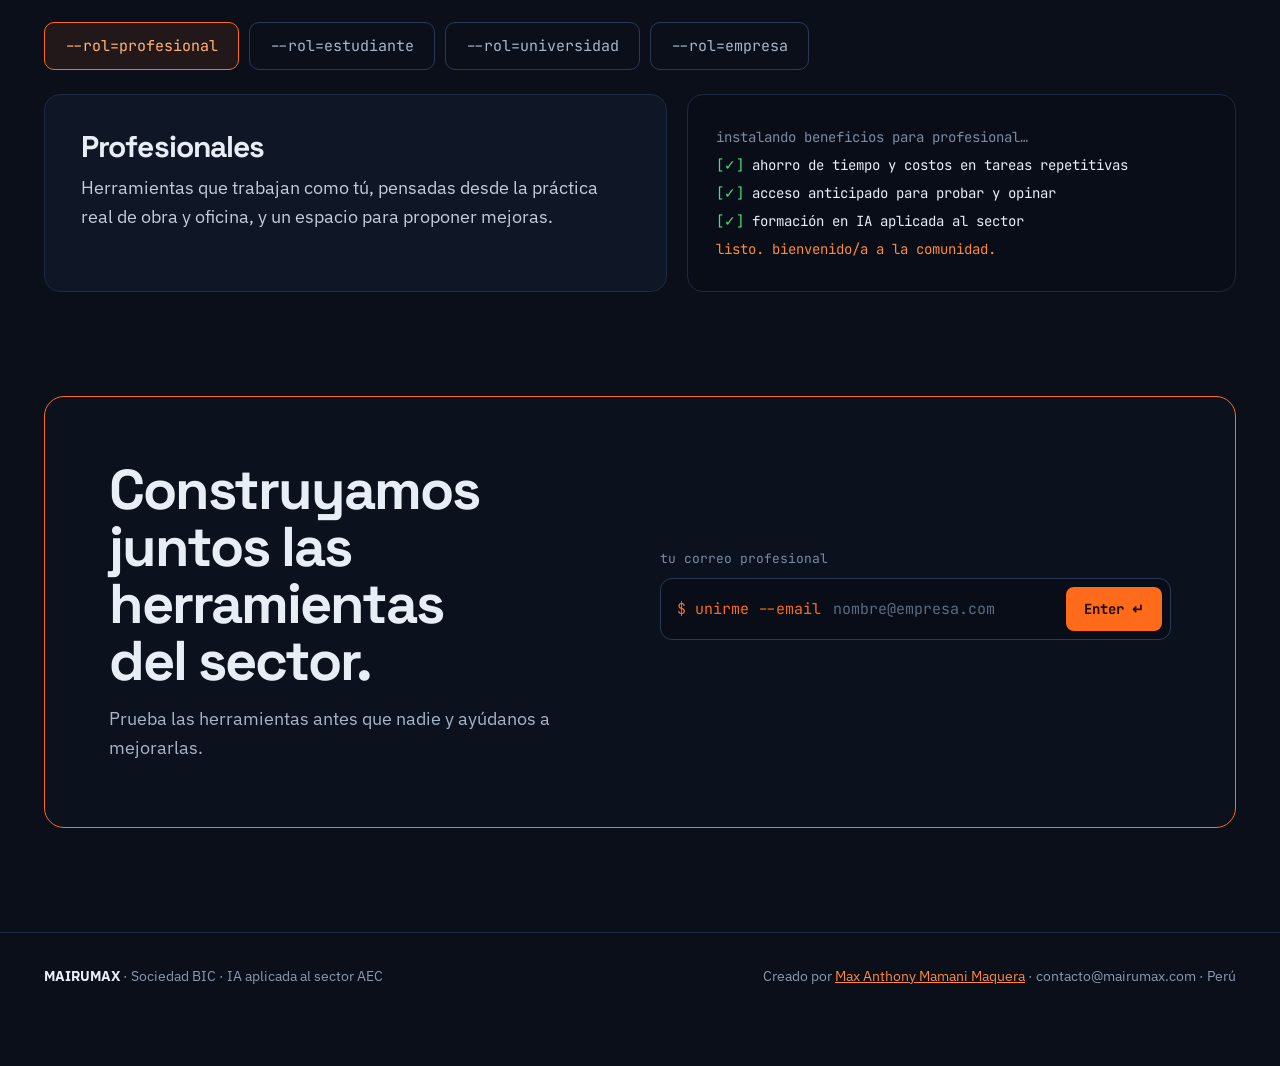
==== commit 18a21cf0: "Página principal centrada en el fundador, sección de proyectos y apps en página propia - Sección 'Qu" ====
--- a/index.html
+++ b/index.html
@@ -4,7 +4,12 @@
 <meta charset="utf-8">
 <meta name="viewport" content="width=device-width, initial-scale=1, viewport-fit=cover">
 <title>MAIRUMAX</title>
-<meta name="description" content="MAIRUMAX: Sociedad BIC que crea herramientas con inteligencia artificial para el sector AEC, junto a su comunidad.">
+<meta name="description" content="Max Mamani, ingeniero civil y fundador de MAIRUMAX: Sociedad BIC que crea herramientas con inteligencia artificial para el sector AEC, junto a su comunidad.">
+<meta property="og:title" content="MAIRUMAX · Max Mamani, IA para el sector AEC">
+<meta property="og:description" content="Ingeniero civil (UPC), becario PRONABEC y fundador de MAIRUMAX. Herramientas con IA para arquitectura, ingeniería y construcción.">
+<meta property="og:image" content="https://mairumax.me/img/max.jpg">
+<meta property="og:url" content="https://mairumax.me/">
+<meta property="og:type" content="website">
 <link rel="preconnect" href="https://fonts.googleapis.com">
 <link rel="preconnect" href="https://fonts.gstatic.com" crossorigin>
 <link href="https://fonts.googleapis.com/css2?family=Space+Grotesk:wght@500;600;700&family=IBM+Plex+Sans:wght@400;500;600&family=JetBrains+Mono:wght@400;500;700&display=swap" rel="stylesheet">
@@ -211,6 +216,93 @@
 .join button{min-height:44px;padding:0 18px;border-radius:8px;border:0;background:var(--accent);color:var(--on-accent);font-family:var(--f-mono);font-weight:700;font-size:14px}
 .join-msg{margin-top:12px;font-size:14px;min-height:1.6em}
 
+/* FUNDADOR */
+.founder{display:flex;flex-wrap:wrap;gap:28px;align-items:stretch}
+.founder>*{min-width:0}
+.id-card{flex:1 1 340px;border:1px solid var(--line-2);border-radius:16px;background:var(--term);overflow:hidden;display:flex;flex-direction:column}
+.avatar{position:relative;aspect-ratio:4/5;background:#F4F6FA;display:grid;place-items:center;overflow:hidden}
+.avatar img{position:absolute;inset:0;width:100%;height:100%;object-fit:cover;object-position:50% 8%}
+.avatar .ini{font-family:var(--f-display);font-weight:700;font-size:96px;color:var(--accent);letter-spacing:-.04em}
+.avatar .scan{position:absolute;left:12px;bottom:12px;padding:4px 10px;border-radius:6px;background:rgba(10,15,26,.85);font-family:var(--f-mono);font-size:12px;color:var(--ok)}
+.id-body{padding:22px 24px;display:flex;flex-direction:column;gap:12px}
+.id-body h3{font-size:26px}
+.id-body .role{font-family:var(--f-mono);font-size:13px;color:var(--accent-2)}
+.links{display:flex;flex-wrap:wrap;gap:8px;margin-top:4px}
+.links a{display:inline-flex;align-items:center;gap:8px;min-height:40px;padding:0 14px;border-radius:8px;border:1px solid var(--line-2);color:var(--text);text-decoration:none;font-family:var(--f-mono);font-size:13px}
+.links a:hover{border-color:var(--accent);color:var(--accent-3)}
+.f-main{flex:2 1 560px;display:flex;flex-direction:column;gap:20px}
+.quote{border-left:3px solid var(--accent);padding:6px 0 6px 20px;font-family:var(--f-display);font-weight:500;font-size:clamp(20px,2.2vw,26px);line-height:1.35;letter-spacing:-.01em;color:#F3E9DF}
+.quote small{display:block;margin-top:10px;font-family:var(--f-mono);font-size:13px;color:var(--dim);letter-spacing:0}
+.kpis{display:grid;grid-template-columns:repeat(auto-fit,minmax(150px,1fr));gap:12px}
+.kpi{border:1px solid var(--line);border-radius:12px;background:var(--panel);padding:16px 18px}
+.kpi b{display:block;font-family:var(--f-display);font-size:34px;line-height:1;letter-spacing:-.03em;color:var(--text)}
+.kpi span{display:block;margin-top:8px;font-size:14px;color:var(--muted);line-height:1.35}
+.kpi.hi{border-color:rgba(255,107,26,.55);background:rgba(255,107,26,.07)}
+.kpi.hi b{color:var(--accent-2)}
+.facts{display:grid;grid-template-columns:repeat(auto-fit,minmax(260px,1fr));gap:12px}
+.fact{border:1px solid var(--line);border-radius:12px;background:var(--panel);padding:16px 18px;font-size:15px;color:var(--soft)}
+.fact .mono{display:block;font-size:12px;color:var(--key);margin-bottom:6px}
+.panels{display:flex;flex-wrap:wrap;gap:20px;margin-top:28px}
+.panels>*{flex:1 1 440px;min-width:0;border:1px solid var(--line-2);border-radius:16px;background:var(--term);padding:24px}
+.panels h3{font-size:22px;margin:6px 0 4px}
+.panels .sub{font-size:14px;color:var(--dim);margin-bottom:18px}
+.bars{display:flex;flex-direction:column;gap:12px}
+.bar{display:grid;grid-template-columns:minmax(0,1.3fr) minmax(0,2fr) 56px;gap:12px;align-items:center;font-size:14px;color:var(--soft)}
+.bar .track{height:12px;border-radius:0 4px 4px 0;background:transparent;border-left:1px solid var(--line-2)}
+.bar .fill{height:100%;border-radius:0 4px 4px 0;background:var(--accent);width:0;transition:width .9s ease}
+.bar:hover .fill{background:var(--accent-2)}
+.bar .v{font-family:var(--f-mono);font-size:13px;color:var(--text);text-align:right}
+.tl{position:relative;display:flex;flex-direction:column;gap:0;margin-top:4px}
+.tl-item{position:relative;display:grid;grid-template-columns:86px 1fr;gap:16px;padding:0 0 18px}
+.tl-item::before{content:"";position:absolute;left:98px;top:6px;bottom:-6px;border-left:1px solid var(--line-2)}
+.tl-item:last-child::before{display:none}
+.tl-item .y{font-family:var(--f-mono);font-size:13px;color:var(--dim);text-align:right;padding-top:1px}
+.tl-item .b{position:relative;padding-left:18px}
+.tl-item .b::before{content:"";position:absolute;left:-5px;top:6px;width:9px;height:9px;border-radius:50%;background:var(--line-2)}
+.tl-item.now .b::before{background:var(--accent);box-shadow:0 0 0 4px rgba(255,107,26,.2)}
+.tl-item.tl-goal .b::before{background:transparent;border:1.5px dashed var(--ok)}
+.tl-item strong{display:block;font-family:var(--f-display);font-weight:600;font-size:17px;line-height:1.25}
+.tl-item span{font-size:14px;color:var(--muted)}
+.status-list{display:flex;flex-direction:column;gap:10px;font-family:var(--f-mono);font-size:14px}
+.status-list>div{display:grid;grid-template-columns:auto 1fr auto;gap:12px;align-items:center;padding:12px 14px;border:1px solid var(--line);border-radius:10px;background:var(--panel)}
+.status-list .nm{color:var(--text);font-family:var(--f-body);font-size:15px}
+.status-list .nm small{display:block;color:var(--dim);font-size:13px}
+.interests{display:flex;flex-wrap:wrap;gap:8px}
+.interests span{padding:8px 12px;border-radius:8px;border:1px solid var(--line-2);background:var(--panel);font-size:14px;color:var(--soft)}
+.goals{display:flex;flex-direction:column;gap:10px}
+.goal{display:flex;gap:14px;align-items:flex-start;padding:14px 16px;border:1px solid var(--line);border-radius:12px;background:var(--panel)}
+.goal .ic{flex:none;width:34px;height:34px;border-radius:8px;display:grid;place-items:center;background:rgba(74,222,128,.1);color:var(--ok);font-family:var(--f-mono);font-size:14px}
+.goal.star{border-color:rgba(255,107,26,.55);background:rgba(255,107,26,.07)}
+.goal.star .ic{background:var(--accent);color:var(--on-accent)}
+.goal strong{display:block;font-family:var(--f-display);font-weight:600;font-size:17px;line-height:1.25}
+.goal span{font-size:14px;color:var(--muted)}
+@media (max-width:560px){
+  .bar{grid-template-columns:1fr 48px}.bar .track{grid-column:1/-1;grid-row:2}
+  .tl-item{grid-template-columns:64px 1fr;gap:12px}.tl-item::before{left:72px}
+}
+
+/* PROYECTOS */
+.projs{display:grid;grid-template-columns:repeat(auto-fit,minmax(300px,1fr));gap:16px}
+.proj{display:flex;flex-direction:column;gap:12px;padding:24px;border:1px solid var(--line-2);border-radius:16px;background:var(--term);min-width:0;transition:border-color .2s ease,transform .2s ease}
+.proj:hover{border-color:var(--accent);transform:translateY(-2px)}
+.proj.feat{border-color:rgba(255,107,26,.55)}
+@media (min-width:980px){.proj.feat{grid-column:span 2;grid-row:span 2}}
+.proj-top{display:flex;flex-wrap:wrap;justify-content:space-between;align-items:center;gap:8px}
+.proj h3{font-size:26px}
+.proj.feat h3{font-size:clamp(30px,3.4vw,44px)}
+.proj p{color:var(--muted);font-size:15px}
+.proj-shot{border:1px solid var(--line);border-radius:10px;overflow:hidden;background:#070B13;aspect-ratio:16/9}
+.proj-shot img{width:100%;height:100%;object-fit:cover;object-position:top;display:block}
+.proj-ic{width:48px;height:48px;border-radius:12px;display:grid;place-items:center;background:rgba(147,197,253,.1);color:var(--key);font-size:24px}
+.stack{display:flex;flex-wrap:wrap;gap:6px}
+.stack span{padding:4px 10px;border-radius:6px;border:1px solid var(--line);background:var(--panel);font-family:var(--f-mono);font-size:12px;color:var(--soft)}
+.proj-note{margin-top:auto;font-family:var(--f-mono);font-size:13px;color:var(--ok)!important}
+.proj-links{display:flex;flex-wrap:wrap;gap:10px;margin-top:auto}
+.proj-links .btn{min-height:44px;padding:0 16px;font-size:14px}
+.soon-card{border-style:dashed;background:transparent}
+.proj-gh{margin-top:auto;align-self:flex-start;font-family:var(--f-mono);font-size:13px;text-decoration:none;padding:6px 0}
+.soon-card h3{font-size:22px;color:var(--soft)}
+
 footer{border-top:1px solid var(--line)}
 footer .wrap{padding-block:32px 48px;display:flex;flex-wrap:wrap;gap:16px;justify-content:space-between;color:#8C9AB0;font-size:14px}
 .status{position:sticky;bottom:0;z-index:30;display:flex;flex-wrap:wrap;justify-content:space-between;gap:6px 20px;padding:6px 16px calc(6px + env(safe-area-inset-bottom,0px));background:var(--accent);color:var(--on-accent);font-family:var(--f-mono);font-size:12px;font-weight:500}
@@ -241,12 +333,12 @@
       <span><small>~/</small>mairumax</span>
     </a>
     <nav class="menu" id="menu" aria-label="Secciones">
-      <a class="chip" href="#productos">./productos</a>
-      <a class="chip" href="pixpin.html">./tutorial-pixpin</a>
-      <a class="chip" href="#bandera">./bandera</a>
+      <a class="chip" href="#fundador">./sobre-mi</a>
       <a class="chip" href="#principios">./principios</a>
       <a class="chip" href="#modelo">./modelo-bic</a>
       <a class="chip" href="#mision">./manifiesto</a>
+      <a class="chip" href="#proyectos">./proyectos</a>
+      <a class="chip" href="apps.html" style="color:var(--accent-2)">./apps ↗</a>
     </nav>
     <a href="#unete" class="btn btn-main nav-cta">$ unirme</a>
     <button class="burger" id="burger" type="button" aria-label="Abrir menú" aria-expanded="false" aria-controls="menu">
@@ -260,13 +352,13 @@
 <section id="inicio" class="bp hero" style="padding-bottom:0;border-bottom:1px solid var(--line)">
   <div class="wrap row" style="padding-bottom:72px">
     <div class="hero-copy">
-      <div class="pill"><span class="dot glow" style="background:var(--ok)"></span>sociedad_bic · sector=AEC · ia=on</div>
-      <h1>IA aplicada para quienes<br><span class="typed" id="typed">diseñan.</span><span class="cur" aria-hidden="true"></span></h1>
-      <p>Creamos herramientas de alta calidad con inteligencia artificial, las mejoramos junto a los profesionales del sector y devolvemos valor a la comunidad.</p>
+      <div class="pill"><img src="img/max.jpg" alt="" width="28" height="28" style="width:28px;height:28px;border-radius:50%;object-fit:cover;object-position:50% 10%;background:#F4F6FA;margin-left:-6px" onerror="this.remove()">hola, soy max · ing. civil · fundador</div>
+      <h1>Creo IA para quienes<br><span class="typed" id="typed">diseñan.</span><span class="cur" aria-hidden="true"></span></h1>
+      <p>Soy Max Mamani, ingeniero civil por la UPC, becario PRONABEC y fundador de <b style="color:var(--text)">MAIRUMAX</b>, una Sociedad BIC que crea herramientas con inteligencia artificial para el sector AEC y devuelve valor a la comunidad.</p>
       <div class="ctas">
-        <a href="#unete" class="btn btn-main">Quiero participar
+        <a href="#fundador" class="btn btn-main">Conóceme
           <svg width="18" height="18" viewBox="0 0 24 24" fill="none" stroke="currentColor" stroke-width="2.2" stroke-linecap="round" stroke-linejoin="round" aria-hidden="true"><path d="M5 12h14M13 6l6 6-6 6"/></svg></a>
-        <a href="#productos" class="btn btn-ghost">▶ ver PixPin Max</a>
+        <a href="#proyectos" class="btn btn-ghost">▶ ver proyectos</a>
       </div>
     </div>
 
@@ -284,69 +376,115 @@
   <div class="ticker" aria-hidden="true"><div class="ticker-track" id="ticker"></div></div>
 </section>
 
-<!-- PRODUCTO ESTRELLA -->
-<section id="productos" class="bp bordered">
+<!-- FUNDADOR -->
+<section id="fundador">
   <div class="wrap">
-    <div class="cmd">mairumax products --featured</div>
-    <div class="sec-head" style="margin:14px 0 0">
-      <div style="flex:1 1 560px;min-width:0">
-        <div style="display:flex;flex-wrap:wrap;gap:12px">
-          <span class="tag" style="background:var(--accent);color:var(--on-accent);font-weight:700;letter-spacing:.1em">PRODUCTO ESTRELLA</span>
-          <span class="tag" style="color:var(--warn);border:1px solid rgba(251,191,36,.45);background:rgba(251,191,36,.08)"><span class="dot glow" style="width:7px;height:7px;background:var(--warn)"></span>EN DESARROLLO · BETA</span>
-        </div>
-        <h2 class="prod-title">PixPin <span style="color:var(--accent)">Max</span></h2>
-        <p class="prod-lead">Tu cuaderno de ingeniería: captura, anota, abre planos y modelos 3D y ordénalo todo por proyectos. Reúne las funciones que más me sirvieron durante la carrera universitaria, pensado para estudiantes AEC y útil también para quienes ya están en la industria.</p>
-      </div>
-      <div style="display:flex;flex-direction:column;gap:10px">
-        <span class="mono" style="font-size:12px;color:var(--dim)">mostrar beneficios para:</span>
-        <div class="seg" role="tablist" aria-label="Público" id="audSeg">
-          <button type="button" role="tab" aria-selected="true" data-aud="est">Estudiantes</button>
-          <button type="button" role="tab" aria-selected="false" data-aud="pro">Profesionales</button>
-        </div>
-      </div>
-    </div>
-
-    <div class="badges">
-      <span style="color:var(--key)">Windows 10/11</span><span style="color:var(--key)">Android 10+</span>
-      <span style="color:var(--ok)">sin nube · sin cuentas</span><span>sincroniza por Wi‑Fi</span><span>Rust · Kotlin</span>
-    </div>
-
-    <div class="row" style="margin-top:32px;gap:20px;align-items:stretch">
-      <div class="feat-list" role="tablist" aria-label="Funciones de PixPin Max" id="featList"></div>
-      <div class="window">
-        <div class="term-bar"><i style="background:var(--err)"></i><i style="background:var(--warn)"></i><i style="background:var(--ok)"></i><span id="featFile">PixPin Max</span></div>
-        <div class="shot"><img id="featImg" src="img/captura-despues.png" alt="Captura de pantalla anotada en PixPin Max" width="1100" height="688"></div>
-        <div class="shot-cap" id="featCap">
-          <p id="featDesc" style="color:var(--soft)"></p>
-          <p><small id="audLabel">✓ si eres estudiante AEC</small><span id="featUse"></span></p>
-        </div>
-      </div>
-    </div>
-
-    <div class="row" style="margin-top:20px;gap:20px;align-items:stretch">
-      <div class="devbox">
-        <div><span style="color:var(--warn)">[dev]</span> PixPin Max todavía está en desarrollo.</div>
-        <div><span style="color:var(--dim)">[info]</span> <span style="color:var(--muted)">algunas funciones pueden cambiar o fallar mientras la mejoramos.</span></div>
-        <div><span style="color:var(--ok)">[tú]</span> <span style="color:var(--muted)">pruébala y cuéntanos qué falta: así funciona la construcción colectiva.</span></div>
-        <div class="ctas">
-          <a class="btn btn-main" href="pixpin.html">Ver tutorial completo →</a>
-          <a class="btn" style="border:1.5px solid var(--accent);color:var(--accent-2)" href="https://github.com/1xmanMAX/PIXPIN_PRO_WINDOWS/releases" target="_blank" rel="noopener">Probar beta · Windows</a>
-          <a class="btn" style="border:1.5px solid var(--accent);color:var(--accent-2)" href="https://github.com/1xmanMAX/PIXPIN_PRO_ANDROID/releases/latest" target="_blank" rel="noopener">Probar beta · Android</a>
-          <a class="btn" style="border:1px solid var(--line-2);color:var(--muted);font-weight:500" href="pixpin.html#mejorar">Dejar un comentario (sin cuenta)</a>
-        </div>
-      </div>
-      <div class="soon">
-        <span class="mono" style="font-size:12px;color:var(--dim)">mairumax products --all</span>
-        <span style="font-family:var(--f-display);font-weight:600;font-size:22px">Más herramientas en camino</span>
-        <span style="color:var(--muted);font-size:15px">Nuevos productos para el sector AEC, construidos con la comunidad.</span>
-      </div>
-    </div>
-
-    <a href="pixpin.html" class="tuto-link">
-      <span class="mono" style="color:var(--accent)">❯ pixpin tutorial --completo</span>
-      <span style="font-family:var(--f-display);font-weight:600;font-size:clamp(20px,2.4vw,28px);letter-spacing:-.02em;color:var(--text)">Aprende todas las funciones de PixPin Max, paso a paso</span>
-      <span style="color:var(--muted)">31 capítulos para Windows y Android, con capturas, atajos y tu progreso guardado. Y al final de cada uno, un botón para proponer mejoras.</span>
-    </a>
+    <div class="sec-head">
+      <div style="flex:1 1 520px;min-width:0"><div class="cmd">whoami --fundador</div><h2 class="h2">Quién está detrás de MAIRUMAX.</h2></div>
+      <p class="lead" style="flex:1 1 360px;max-width:none">Ingeniero civil que programa. Crea las herramientas que le hubiera gustado tener en la obra y en la universidad.</p>
+    </div>
+
+    <div class="founder">
+      <aside class="id-card">
+        <div class="avatar">
+          <span class="ini" aria-hidden="true">MM</span>
+          <img src="img/max.jpg" alt="Foto de Max Anthony Mamani Maquera" width="699" height="1024" onerror="this.parentNode.style.background='#16213A';this.remove()">
+          <span class="scan">● fundador</span>
+        </div>
+        <div class="id-body">
+          <h3>Max Anthony Mamani Maquera</h3>
+          <div class="role">Fundador · Ingeniero Civil · IA para AEC</div>
+          <p style="color:var(--muted);font-size:15px">Puno, Perú. Bachiller en Ingeniería Civil por la UPC y becario PRONABEC. Hoy controla obra de día y construye software para el sector de noche.</p>
+          <div class="links">
+            <a href="https://www.linkedin.com/in/ing-civil-max-anthony" target="_blank" rel="noopener">in · LinkedIn</a>
+            <a href="https://github.com/1xmanMAX" target="_blank" rel="noopener">&lt;/&gt; GitHub</a>
+            <a href="mailto:max.antony.8.5.1@gmail.com">@ Correo</a>
+          </div>
+        </div>
+      </aside>
+
+      <div class="f-main">
+        <p class="quote">“Fundé MAIRUMAX para contribuir con la sociedad: que la tecnología que hoy solo usan unos pocos llegue a cada estudiante, ingeniero y obra del país, y que lo que ganemos vuelva a la comunidad que me formó.”<small>— Max, fundador</small></p>
+
+        <div class="kpis">
+          <div class="kpi hi"><b style="font-size:clamp(22px,2.2vw,28px)">PRONABEC</b><span>Becario por excelencia académica</span></div>
+          <div class="kpi"><b>+1 200 h</b><span>de formación certificada BIM, Autodesk y PMI</span></div>
+          <div class="kpi"><b>15+</b><span>proyectos de edificación coordinados</span></div>
+          <div class="kpi"><b>5</b><span>experiencias en obra, oficina y gestión pública</span></div>
+        </div>
+
+        <div class="facts">
+          <div class="fact"><span class="mono">universidad</span>Universidad Peruana de Ciencias Aplicadas (UPC) · Bachiller en Ingeniería Civil, 02/02/2026</div>
+          <div class="fact"><span class="mono">tesis</span>Agente de IA que registra incidencias y avances de obra y emite un informe diario contra el cronograma para reducir retrabajos.</div>
+          <div class="fact"><span class="mono">liderazgo</span>Aspire Leaders Program (Aspire Institute, Harvard) · Talento Guía, mentor voluntario PRONABEC</div>
+          <div class="fact"><span class="mono">idiomas</span>Español nativo · Inglés B2 (TOEIC 795) · Aimara básico</div>
+        </div>
+      </div>
+    </div>
+
+    <div class="panels">
+      <div>
+        <div class="cmd">du -h formacion/</div>
+        <h3>Horas de formación certificada</h3>
+        <p class="sub">Por área · Autodesk ATC, PMI, CIP y Aspire Institute</p>
+        <div class="bars" id="hrsBars"></div>
+      </div>
+      <div>
+        <div class="cmd">stack --nivel</div>
+        <h3>Ingeniería + programación</h3>
+        <p class="sub">Herramientas que uso a diario y nivel actual</p>
+        <div class="bars" id="lvlBars"></div>
+      </div>
+    </div>
+
+    <div class="panels">
+      <div>
+        <div class="cmd">git log --carrera</div>
+        <h3>Trayectoria</h3>
+        <p class="sub">De la práctica municipal a fundar una empresa</p>
+        <div class="tl">
+          <div class="tl-item"><div class="y">2023</div><div class="b"><strong>Practicante, Gerencia de Ingeniería</strong><span>Municipalidad Distrital de Mañazo · Puno</span></div></div>
+          <div class="tl-item"><div class="y">2023–24</div><div class="b"><strong>Asistente del Área de Estructuras</strong><span>Eternal Walls · 15+ edificaciones, −30 % interferencias</span></div></div>
+          <div class="tl-item"><div class="y">2025–26</div><div class="b"><strong>Asistente de Jefe de Ingeniería</strong><span>Darkor Proyectos de Ingeniería · BIM ISO 19650 · Lima</span></div></div>
+          <div class="tl-item"><div class="y">2026</div><div class="b"><strong>Bachiller en Ingeniería Civil · UPC</strong><span>Asistente técnico de obra en Constructora San Román</span></div></div>
+          <div class="tl-item now"><div class="y">hoy</div><div class="b"><strong>Asistente de Ingeniería + fundador de MAIRUMAX</strong><span>Municipalidad Provincial de San Román · Juliaca</span></div></div>
+          <div class="tl-item tl-goal"><div class="y">meta</div><div class="b"><strong>Maestría en Tsinghua University</strong><span>Beijing, China · la mejor universidad de China</span></div></div>
+        </div>
+      </div>
+      <div>
+        <div class="cmd">mairumax status</div>
+        <h3>Cómo va todo</h3>
+        <p class="sub">Estado actual de la empresa y sus proyectos</p>
+        <div class="status-list">
+          <div><span class="dot" style="background:var(--ok)"></span><span class="nm">MAIRUMAX<small>Sociedad BIC fundada en 2026</small></span><span style="color:var(--ok)">✓ en marcha</span></div>
+          <div><span class="dot glow" style="background:var(--warn)"></span><span class="nm">PixPin Max<small>Windows + Android · Rust y Kotlin</small></span><span style="color:var(--warn)">◐ beta pública</span></div>
+          <div><span class="dot glow" style="background:var(--warn)"></span><span class="nm">Agente IA de obra<small>Tesis · validado en una obra en ejecución</small></span><span style="color:var(--warn)">◐ en desarrollo</span></div>
+          <div><span class="dot" style="background:var(--key)"></span><span class="nm">Comunidad AEC<small>Estudiantes, profesionales y universidades</small></span><span style="color:var(--key)">● abierta</span></div>
+          <div><span class="dot" style="background:var(--faint)"></span><span class="nm">Nuevas herramientas<small>Metrados, documentación e informes con IA</small></span><span style="color:var(--dim)">○ en diseño</span></div>
+        </div>
+      </div>
+    </div>
+
+    <div class="panels">
+      <div>
+        <div class="cmd">cat intereses.txt</div>
+        <h3>Intereses</h3>
+        <p class="sub">Donde se cruzan la ingeniería civil y el software</p>
+        <div class="interests">
+          <span>IA aplicada a la construcción</span><span>BIM y gestión digital (ISO 19650)</span><span>Automatización con Python</span><span>Desarrollo de apps (Rust · Kotlin)</span><span>Infraestructura vial</span><span>Gestión de proyectos (PMI)</span><span>Educación y mentoría</span><span>Innovación con impacto social</span>
+        </div>
+      </div>
+      <div>
+        <div class="cmd">cat metas.md</div>
+        <h3>Metas</h3>
+        <p class="sub">Lo que viene</p>
+        <div class="goals">
+          <div class="goal star"><span class="ic">01</span><div><strong>Maestría en Tsinghua University, China</strong><span>Formarme en la universidad n.º 1 de China y traer ese conocimiento al Perú.</span></div></div>
+          <div class="goal"><span class="ic">02</span><div><strong>Llevar MAIRUMAX a miles de profesionales</strong><span>Herramientas con IA que ahorren tiempo real en obra y oficina.</span></div></div>
+          <div class="goal"><span class="ic">03</span><div><strong>Devolver lo que recibí como becario</strong><span>Formación, mentoría y alianzas con universidades de regiones.</span></div></div>
+        </div>
+      </div>
+    </div>
   </div>
 </section>
 
@@ -430,6 +568,70 @@
   </div>
 </section>
 
+<!-- PROYECTOS -->
+<section id="proyectos">
+  <div class="wrap">
+    <div class="sec-head">
+      <div style="flex:1 1 520px;min-width:0"><div class="cmd">ls proyectos/</div><h2 class="h2">Proyectos.</h2></div>
+      <p class="lead" style="flex:1 1 360px;max-width:none">Lo que ya puedes probar, lo que estoy construyendo y lo que viene. Todo nace de un problema real de la obra, la oficina o la universidad.</p>
+    </div>
+
+    <div class="projs">
+      <article class="proj feat">
+        <div class="proj-top"><span class="tag" style="color:var(--warn);border:1px solid rgba(251,191,36,.45);background:rgba(251,191,36,.08)"><span class="dot glow" style="width:7px;height:7px;background:var(--warn)"></span>BETA PÚBLICA</span><span class="mono" style="font-size:12px;color:var(--dim)">producto estrella</span></div>
+        <div class="proj-shot"><img src="img/captura-despues.png" alt="Captura anotada en PixPin Max" width="1100" height="688" loading="lazy"></div>
+        <h3>PixPin <span style="color:var(--accent)">Max</span></h3>
+        <p>Tu cuaderno de ingeniería: captura y anota, abre planos .dwg, modelos Revit/IFC y terrenos LandXML, y ordénalo todo por proyectos. Sin nube y sin cuentas.</p>
+        <div class="stack"><span>Windows</span><span>Android</span><span>Rust</span><span>Kotlin</span></div>
+        <div class="proj-links">
+          <a class="btn btn-main" href="apps.html">Ver la app →</a>
+          <a class="btn btn-ghost" href="pixpin.html">Tutorial</a>
+          <a class="btn btn-ghost" href="https://github.com/1xmanMAX/PIXPIN_PRO_WINDOWS/releases" target="_blank" rel="noopener">Descargar beta</a>
+        </div>
+      </article>
+
+      <article class="proj">
+        <div class="proj-top"><span class="tag" style="color:var(--key);border:1px solid rgba(147,197,253,.4);background:rgba(147,197,253,.08)"><span class="dot glow" style="width:7px;height:7px;background:var(--key)"></span>EN DESARROLLO</span><span class="mono" style="font-size:12px;color:var(--dim)">tesis</span></div>
+        <div class="proj-ic" aria-hidden="true">⛑</div>
+        <h3>Agente IA de construcción</h3>
+        <p>Se conecta a la mensajería y las llamadas de la obra, registra incidencias y avances, y emite un informe diario contrastado contra el cronograma para reducir retrabajos.</p>
+        <div class="stack"><span>Agentes de IA</span><span>Python</span><span>Gestión de obra</span></div>
+        <p class="proj-note">✓ validado en una obra en ejecución</p>
+      </article>
+
+      <article class="proj">
+        <div class="proj-top"><span class="tag" style="color:var(--key);border:1px solid rgba(147,197,253,.4);background:rgba(147,197,253,.08)"><span class="dot glow" style="width:7px;height:7px;background:var(--key)"></span>EN DESARROLLO</span><span class="mono" style="font-size:12px;color:var(--dim)">investigación</span></div>
+        <div class="proj-ic" aria-hidden="true">❝</div>
+        <h3>Canvas de Citas</h3>
+        <p>Organiza las fuentes de una tesis en un lienzo visual y verifica cada cita contra bases académicas (CrossRef, Semantic Scholar, OpenAlex) antes de usarla.</p>
+        <div class="stack"><span>APIs académicas</span><span>JSON · BibTeX</span><span>IA</span></div>
+        <p class="proj-note" style="margin-top:0">✓ en uso en mi propia tesis</p>
+        <a class="proj-gh" href="https://github.com/1xmanMAX/canvas-de-citas" target="_blank" rel="noopener">&lt;/&gt; ver en GitHub ↗</a>
+      </article>
+
+      <article class="proj soon-card">
+        <div class="proj-top"><span class="tag" style="color:var(--dim);border:1px dashed var(--line-2)">PRÓXIMAMENTE</span></div>
+        <h3>MemoriaCalc Estructural</h3>
+        <p>Memorias de cálculo estructural generadas y ordenadas en minutos, listas para revisión.</p>
+        <a class="proj-gh" href="https://github.com/1xmanMAX/MEMCALC_PRO_MAX" target="_blank" rel="noopener">&lt;/&gt; ver en GitHub ↗</a>
+      </article>
+
+      <article class="proj soon-card">
+        <div class="proj-top"><span class="tag" style="color:var(--dim);border:1px dashed var(--line-2)">PRÓXIMAMENTE</span></div>
+        <h3>App de topografía</h3>
+        <p>Lecturas de nivel y control de pistas y veredas desde el celular, en campo.</p>
+        <a class="proj-gh" href="https://github.com/1xmanMAX/TOPO-APP-ANDROID" target="_blank" rel="noopener">&lt;/&gt; ver en GitHub ↗</a>
+      </article>
+
+      <article class="proj soon-card">
+        <div class="proj-top"><span class="tag" style="color:var(--dim);border:1px dashed var(--line-2)">COMING SOON</span></div>
+        <h3>Y más herramientas…</h3>
+        <p>Metrados, documentación técnica e informes con IA. ¿Tienes una idea? <a href="#unete">Cuéntamela</a>.</p>
+      </article>
+    </div>
+  </div>
+</section>
+
 <!-- PARA QUIÉN -->
 <section id="comunidad">
   <div class="wrap">
@@ -468,7 +670,7 @@
 <footer>
   <div class="wrap">
     <span><b style="color:var(--text)">MAIRUMAX</b> · Sociedad BIC · IA aplicada al sector AEC</span>
-    <span>contacto@mairumax.com · Lima, Perú</span>
+    <span>Creado por <a href="#fundador">Max Anthony Mamani Maquera</a> · contacto@mairumax.com · Perú</span>
   </div>
 </footer>
 
@@ -505,7 +707,7 @@
   tick(); setInterval(tick, 1000);
 
   // Ticker
-  const tk = [['[ok]', 'var(--ok)', 'IA aplicada'], ['[ok]', 'var(--ok)', 'Innovación constante'], ['[ok]', 'var(--ok)', 'Calidad y optimización'], ['[ok]', 'var(--ok)', 'Construcción colectiva'], ['[run]', 'var(--accent-2)', 'Sociedad BIC: lucro + impacto'], ['[beta]', 'var(--warn)', 'PixPin Max en desarrollo'], ['[info]', 'var(--key)', 'hecho desde la obra y la oficina']];
+  const tk = [['[ok]', 'var(--ok)', 'IA aplicada'], ['[ok]', 'var(--ok)', 'Innovación constante'], ['[ok]', 'var(--ok)', 'Calidad y optimización'], ['[ok]', 'var(--ok)', 'Construcción colectiva'], ['[run]', 'var(--accent-2)', 'Sociedad BIC: lucro + impacto'], ['[beta]', 'var(--warn)', 'PixPin Max en beta'], ['[dev]', 'var(--key)', 'Agente IA de construcción'], ['[dev]', 'var(--key)', 'Canvas de Citas'], ['[info]', 'var(--key)', 'hecho desde la obra y la oficina']];
   [...tk, ...tk].forEach(([tag, c, t]) => { const s = el('span'); const b = el('span', { style: 'color:' + c }, tag); s.append(b, ' ' + t); $('ticker').append(s); });
 
   // Terminal
@@ -519,59 +721,28 @@
     if (c === 'clear') { out.replaceChildren(); return; }
     if (!c) return;
     const R = {
-      help: [['dim', 'comandos disponibles:'], ['out', '  productos   producto estrella: PixPin Max'], ['out', '  tutorial    tutorial completo de PixPin Max'], ['out', '  bandera     nuestra bandera'], ['out', '  principios  los 4 principios'], ['out', '  modelo      cómo funciona el modelo BIC'], ['out', '  mision      misión de la empresa'], ['out', '  vision      visión de la empresa'], ['out', '  unirme      únete a la comunidad'], ['out', '  clear       limpiar la terminal']],
-      productos: [['star', '★ PixPin Max  [beta · en desarrollo]'], ['out', '  captura y anota · planos .dwg · modelos 3D Revit/IFC'], ['out', '  terrenos LandXML · proyectos tipo chat · lecciones'], ['dim', '  Windows + Android · sin nube · baja a ./productos']],
+      help: [['dim', 'comandos disponibles:'], ['out', '  fundador    quién creó MAIRUMAX'], ['out', '  proyectos   lo que estoy construyendo'], ['out', '  apps        abrir la página de apps'], ['out', '  tutorial    tutorial completo de PixPin Max'], ['out', '  bandera     nuestra bandera'], ['out', '  principios  los 4 principios'], ['out', '  modelo      cómo funciona el modelo BIC'], ['out', '  mision      misión de la empresa'], ['out', '  vision      visión de la empresa'], ['out', '  unirme      únete a la comunidad'], ['out', '  clear       limpiar la terminal']],
+      proyectos: [['star', '★ PixPin Max ............ beta pública'], ['out', '◐ Agente IA de construcción  en desarrollo'], ['out', '◐ Canvas de Citas ........ en desarrollo'], ['dim', '○ MemoriaCalc · Topografía  próximamente'], ['dim', '  baja a ./proyectos']],
+      apps: [['star', 'abriendo la página de apps…']],
       bandera: [['ok', 'IA aplicada e innovación tecnológica para el sector AEC, con herramientas de alta calidad, alto nivel de optimización y diseñadas desde la práctica real de obra y oficina.']],
       principios: [['out', '01  IA aplicada .............. problemas reales, no teoría'], ['out', '02  Innovación constante ..... investigación y mejora continua'], ['out', '03  Calidad y optimización ... precisas, rápidas, eficientes'], ['out', '04  Construcción colectiva ... la comunidad co-crea']],
       modelo: [['out', '[1] los profesionales aportan'], ['out', '[2] los productos mejoran'], ['out', '[3] la empresa crece'], ['out', '[4] devolvemos valor al sector'], ['ok', '↺ y el ciclo vuelve a empezar']],
       mision: [['ok', MISION]], vision: [['ok', VISION]],
+      fundador: [['star', 'Max Anthony Mamani Maquera — fundador'], ['out', '  ing. civil · UPC · becario PRONABEC'], ['out', '  meta: maestría en Tsinghua University, China'], ['dim', '  baja a ./fundador']],
       unirme: [['ok', '¡Genial! Baja a la sección "Construyamos juntos" y deja tu correo.']],
       tutorial: [['star', 'abriendo el tutorial de PixPin Max…']],
       sudo: [['star', 'aquí nadie es sudo: construimos en colectivo']]
     };
-    const alias = { pixpin: 'productos', ayuda: 'help', 'modelo-bic': 'modelo', 'misión': 'mision', 'visión': 'vision', join: 'unirme' };
+    const alias = { max: 'fundador', creador: 'fundador', productos: 'proyectos', pixpin: 'apps', ayuda: 'help', 'modelo-bic': 'modelo', 'misión': 'mision', 'visión': 'vision', join: 'unirme' };
     print([['cmd', '$ ' + c], ...(R[alias[c] || c] || [['err', 'comando no encontrado: ' + c + ' — escribe help']])]);
-    if ((alias[c] || c) === 'tutorial') setTimeout(() => { location.href = 'pixpin.html'; }, 600);
+    const go = { tutorial: 'pixpin.html', apps: 'apps.html' }[alias[c] || c];
+    if (go) setTimeout(() => { location.href = go; }, 600);
   };
-  print([['dim', 'MAIRUMAX shell v1.0 — Sociedad BIC · sector AEC'], ['dim', 'escribe help o toca un comando ↓'], ['cmd', '$ whoami'], ['out', 'Una empresa BIC que crea herramientas con IA para el sector AEC, las mejora con su comunidad y le devuelve valor.']]);
+  print([['dim', 'MAIRUMAX shell v1.1 — Sociedad BIC · sector AEC'], ['dim', 'escribe help o toca un comando ↓'], ['cmd', '$ whoami'], ['out', 'Max Mamani: ingeniero civil que programa. Fundé MAIRUMAX para crear herramientas con IA para el sector AEC y devolver valor a la comunidad.']]);
   $('termForm').onsubmit = (e) => { e.preventDefault(); exec($('termIn').value); $('termIn').value = ''; };
-  ['help', 'productos', 'tutorial', 'bandera', 'principios', 'modelo', 'mision', 'vision', 'clear'].forEach(t => {
+  ['help', 'fundador', 'proyectos', 'apps', 'bandera', 'principios', 'modelo', 'mision', 'vision', 'clear'].forEach(t => {
     const b = el('button', { type: 'button', class: 'chip' }, t); b.onclick = () => exec(t); $('termChips').append(b);
   });
-
-  // Producto: explorador de funciones
-  const F = [
-    { key: 'Ctrl Alt X', file: 'captura.png', img: 'img/captura-despues.png', alt: 'Captura de pantalla anotada en PixPin Max', t: 'Captura y anota al instante', d: 'Elige una zona, anótala con lápiz, flechas y texto, saca el texto con OCR o déjala flotando encima de todo.', est: 'Captura la diapositiva o el ejercicio de la clase y guárdalo en el proyecto del curso.', pro: 'Marca un detalle del plano o del correo y mándalo al proyecto de obra en un paso.' },
-    { key: '.dwg', file: 'plano.dwg', img: 'img/plano-dwg.png', alt: 'Plano de AutoCAD abierto en PixPin Max', t: 'Planos de AutoCAD sin AutoCAD', d: 'Abre el .dwg al instante: mide, marca, anota e imprime.', est: 'Revisa y anota los planos del curso aunque tu laptop no tenga AutoCAD.', pro: 'Consulta y marca planos en obra o en reunión, sin licencias ni equipos pesados.' },
-    { key: '.rvt · .ifc', file: 'modelo.ifc', img: 'img/modelo-caja-seccion.png', alt: 'Modelo 3D con caja de sección en PixPin Max', t: 'Modelos 3D de Revit e IFC', d: 'Gíralo con el ratón, córtalo con una caja de sección, recorre cada planta y mira lo que mide cada pieza.', est: 'Entiende el modelo BIM del proyecto del curso, planta por planta.', pro: 'Revisa el modelo con el cliente o en campo, cortándolo donde haga falta.' },
-    { key: 'LandXML', file: 'terreno.xml', img: 'img/civil-terreno.png', alt: 'Terreno con curvas de nivel en PixPin Max', t: 'Terrenos y carreteras', d: 'Abre LandXML o los puntos de Civil 3D con colores por altura y curvas de nivel.', est: 'Visualiza el levantamiento topográfico de tus prácticas de campo.', pro: 'Revisa superficies y alineamientos sin abrir Civil 3D.' },
-    { key: 'proyectos', file: 'proyectos', img: 'img/proyectos-oscuro.png', alt: 'Lista de proyectos en PixPin Max', t: 'Proyectos en forma de chat', d: 'Notas, fotos, audios, PDF, tablas y lienzos juntos por proyecto. Se sincroniza con Android por Wi‑Fi, sin nube.', est: 'Un proyecto por curso: la foto de la pizarra, el audio de la clase y el PDF, juntos.', pro: 'Un proyecto por obra, con todo lo que pasa ordenado por fecha.' },
-    { key: 'timeline', file: 'lecciones', img: 'img/timeline-lecciones.png', alt: 'Lecciones aprendidas en el timeline de PixPin Max', t: 'Timeline y lecciones aprendidas', d: 'Apunta lo que pasa minuto a minuto con voz, texto o foto, y convierte los errores en lecciones con repaso espaciado.', est: 'Repasa lo aprendido antes del examen con repaso espaciado.', pro: 'Registra incidencias de obra para que las lecciones no se olviden.' }
-  ];
-  F.forEach(f => { const i = new Image(); i.src = f.img; });
-  let fi = 0, aud = 'est';
-  const featBtns = F.map((f, i) => {
-    const b = el('button', { type: 'button', role: 'tab', 'aria-selected': i === 0 });
-    b.append(el('kbd', {}, f.key), el('span', {}, f.t));
-    b.onclick = () => { fi = i; renderFeat(true); };
-    $('featList').append(b); return b;
-  });
-  const renderFeat = (anim) => {
-    const f = F[fi];
-    featBtns.forEach((b, i) => b.setAttribute('aria-selected', i === fi));
-    $('featFile').textContent = 'PixPin Max — ' + f.file;
-    $('featImg').src = f.img; $('featImg').alt = f.alt;
-    $('featDesc').textContent = f.d;
-    $('featUse').textContent = f[aud];
-    $('audLabel').textContent = aud === 'pro' ? '✓ si ya trabajas en la industria' : '✓ si eres estudiante AEC';
-    if (anim) { retrigger($('featImg')); retrigger($('featCap')); }
-  };
-  $('audSeg').querySelectorAll('button').forEach(b => b.onclick = () => {
-    aud = b.dataset.aud;
-    $('audSeg').querySelectorAll('button').forEach(x => x.setAttribute('aria-selected', x === b));
-    renderFeat(true);
-  });
-  renderFeat(false);
 
   // Principios como código
   const COL = { k: 'var(--kw)', s: 'var(--str)', c: 'var(--dim)', f: 'var(--ok)', y: 'var(--key)', p: 'var(--text)', n: 'var(--accent-2)' };
@@ -657,6 +828,23 @@
     $(b.getAttribute('aria-controls')).hidden = !open;
   });
 
+  // Fundador: gráficas de barras (se llenan al entrar en pantalla)
+  const H = [['Modelado BIM (Revit)', 840], ['Coordinación BIM', 150], ['Infraestructura vial', 142], ['Gestión de proyectos', 51], ['Estructuras (SAP2000)', 40], ['Liderazgo (Harvard)', 40], ['BIM‑GIS + IA', 15]];
+  const LV = [['AutoCAD', 5, 'avanzado'], ['Revit', 4, 'intermedio‑avanzado'], ['Civil 3D', 4, 'intermedio‑avanzado'], ['MS Project · S10', 4, 'intermedio‑avanzado'], ['Navisworks', 3, 'intermedio'], ['Python', 3, 'básico‑intermedio'], ['Agentes de IA', 3, 'desarrollo propio']];
+  const fills = [];
+  const barRow = (label, pct, val, title) => {
+    const r = el('div', { class: 'bar', title });
+    const tr = el('div', { class: 'track' }), f = el('div', { class: 'fill' });
+    tr.append(f); r.append(el('span', {}, label), tr, el('span', { class: 'v' }, val));
+    fills.push([f, pct]); return r;
+  };
+  const hMax = Math.max(...H.map(h => h[1]));
+  H.forEach(([n, v]) => $('hrsBars').append(barRow(n, v / hMax * 100, v + ' h', n + ': ' + v + ' horas certificadas')));
+  LV.forEach(([n, v, t]) => $('lvlBars').append(barRow(n, v / 5 * 100, v + '/5', n + ': ' + t)));
+  const fillAll = () => fills.forEach(([f, p]) => { f.style.width = p + '%'; });
+  if (reduce || !('IntersectionObserver' in window)) fillAll();
+  else { const io = new IntersectionObserver(es => { if (es.some(e => e.isIntersecting)) { fillAll(); io.disconnect(); } }, { threshold: .2 }); io.observe($('hrsBars')); }
+
   // Roles
   const R = [
     { id: 'profesional', t: 'Profesionales', h: 'Herramientas que trabajan como tú, pensadas desde la práctica real de obra y oficina, y un espacio para proponer mejoras.', items: ['ahorro de tiempo y costos en tareas repetitivas', 'acceso anticipado para probar y opinar', 'formación en IA aplicada al sector'] },
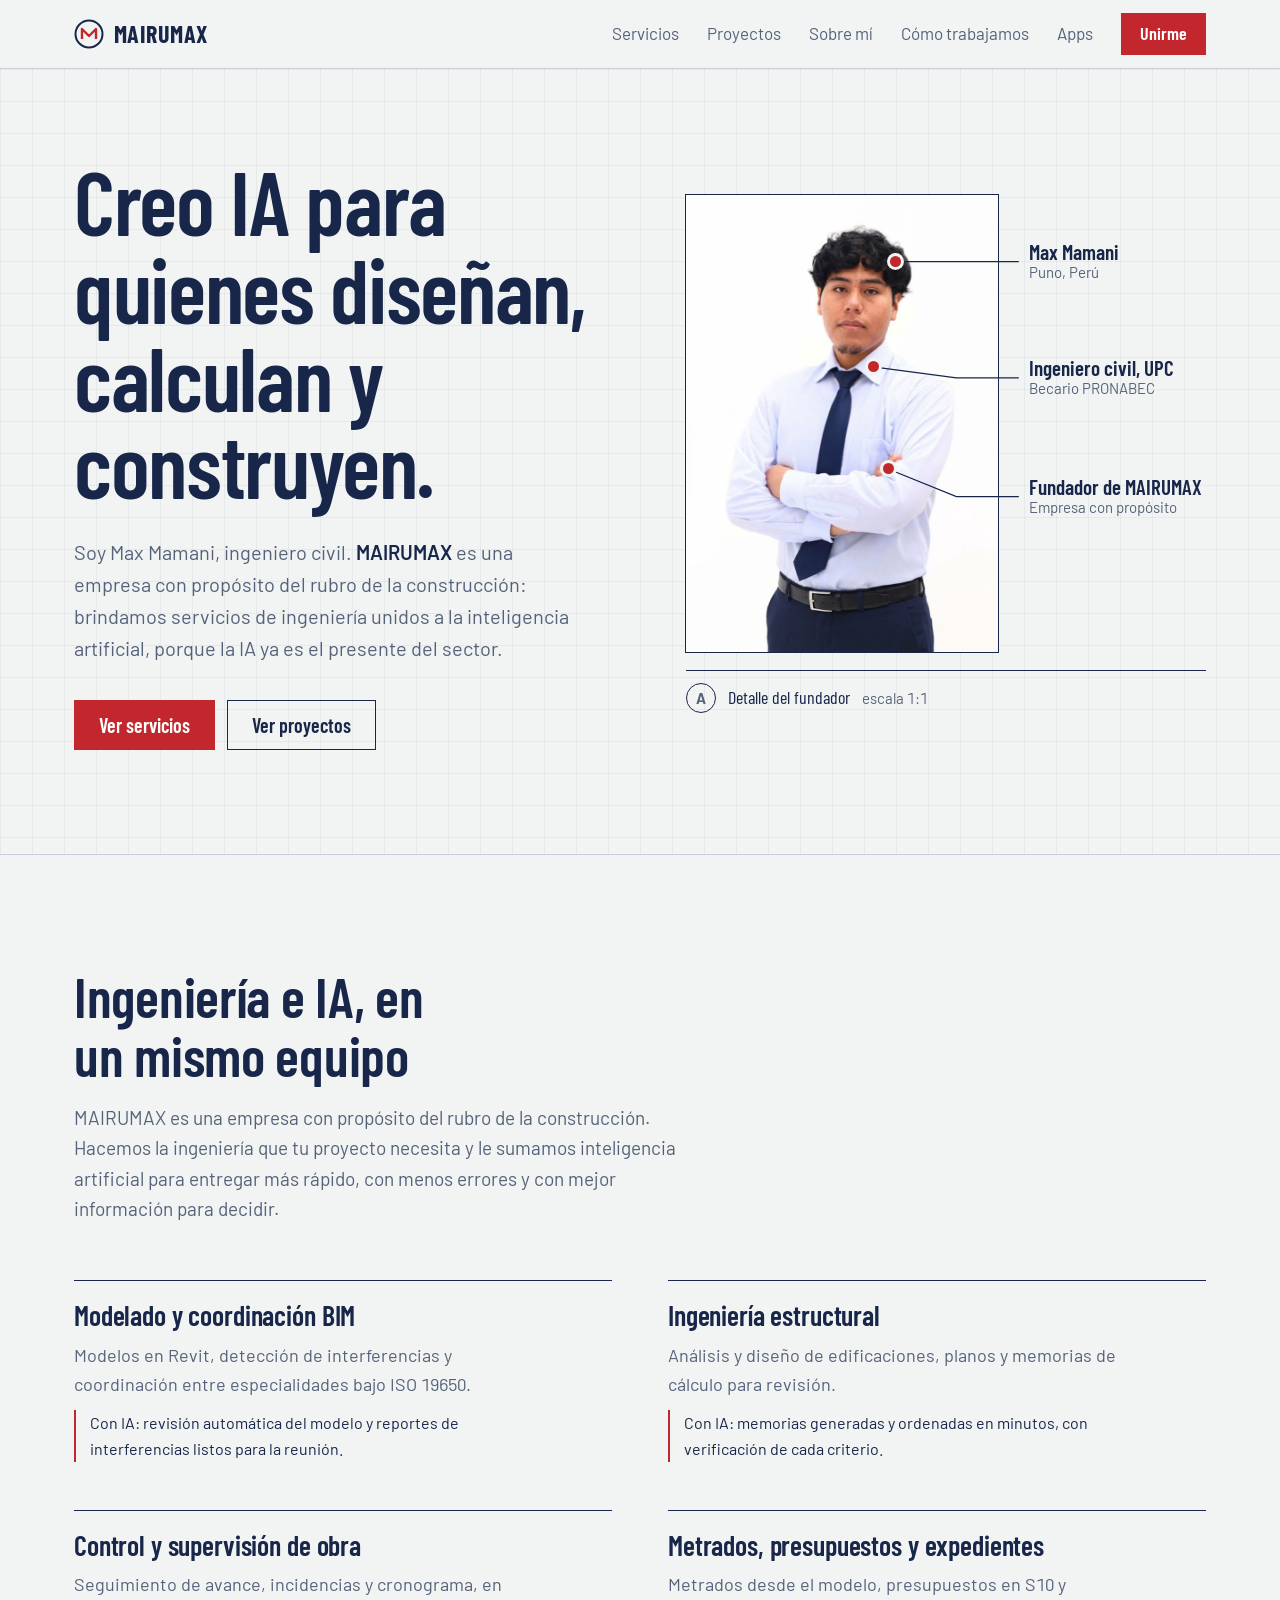
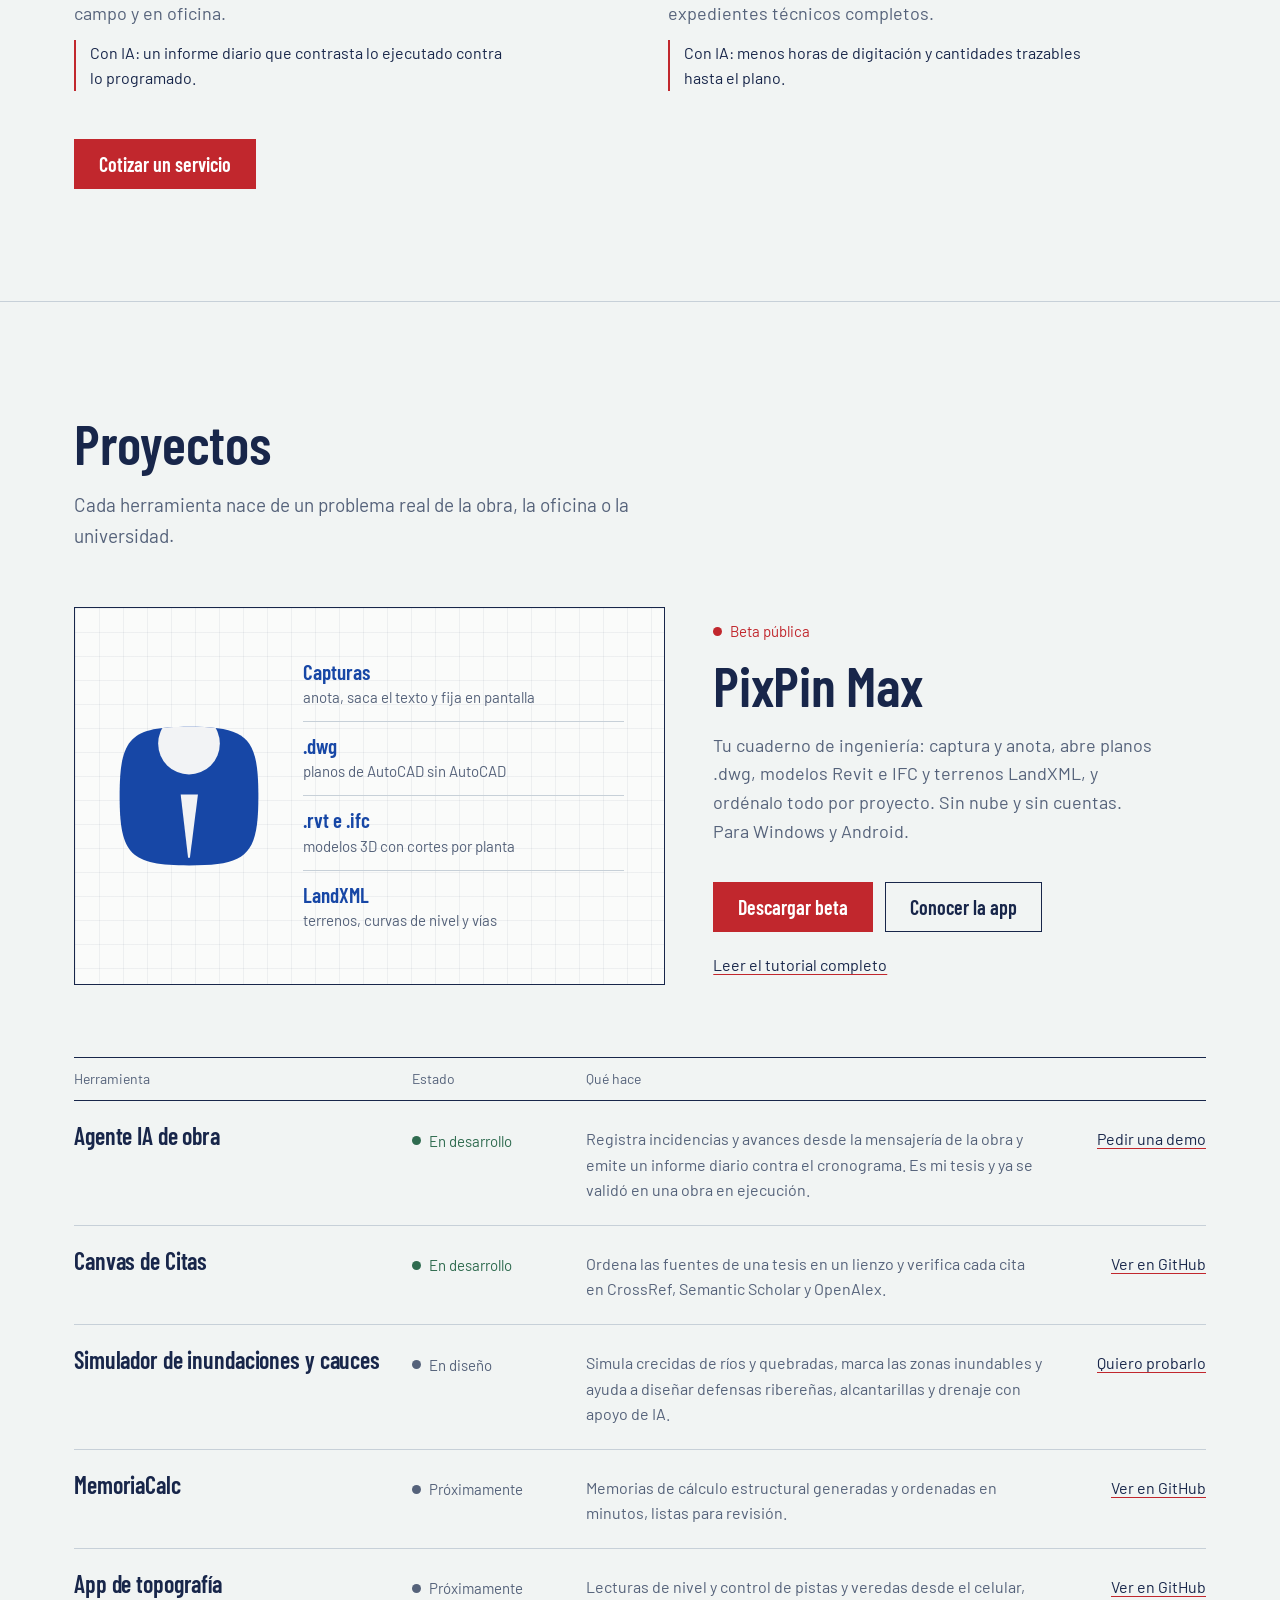
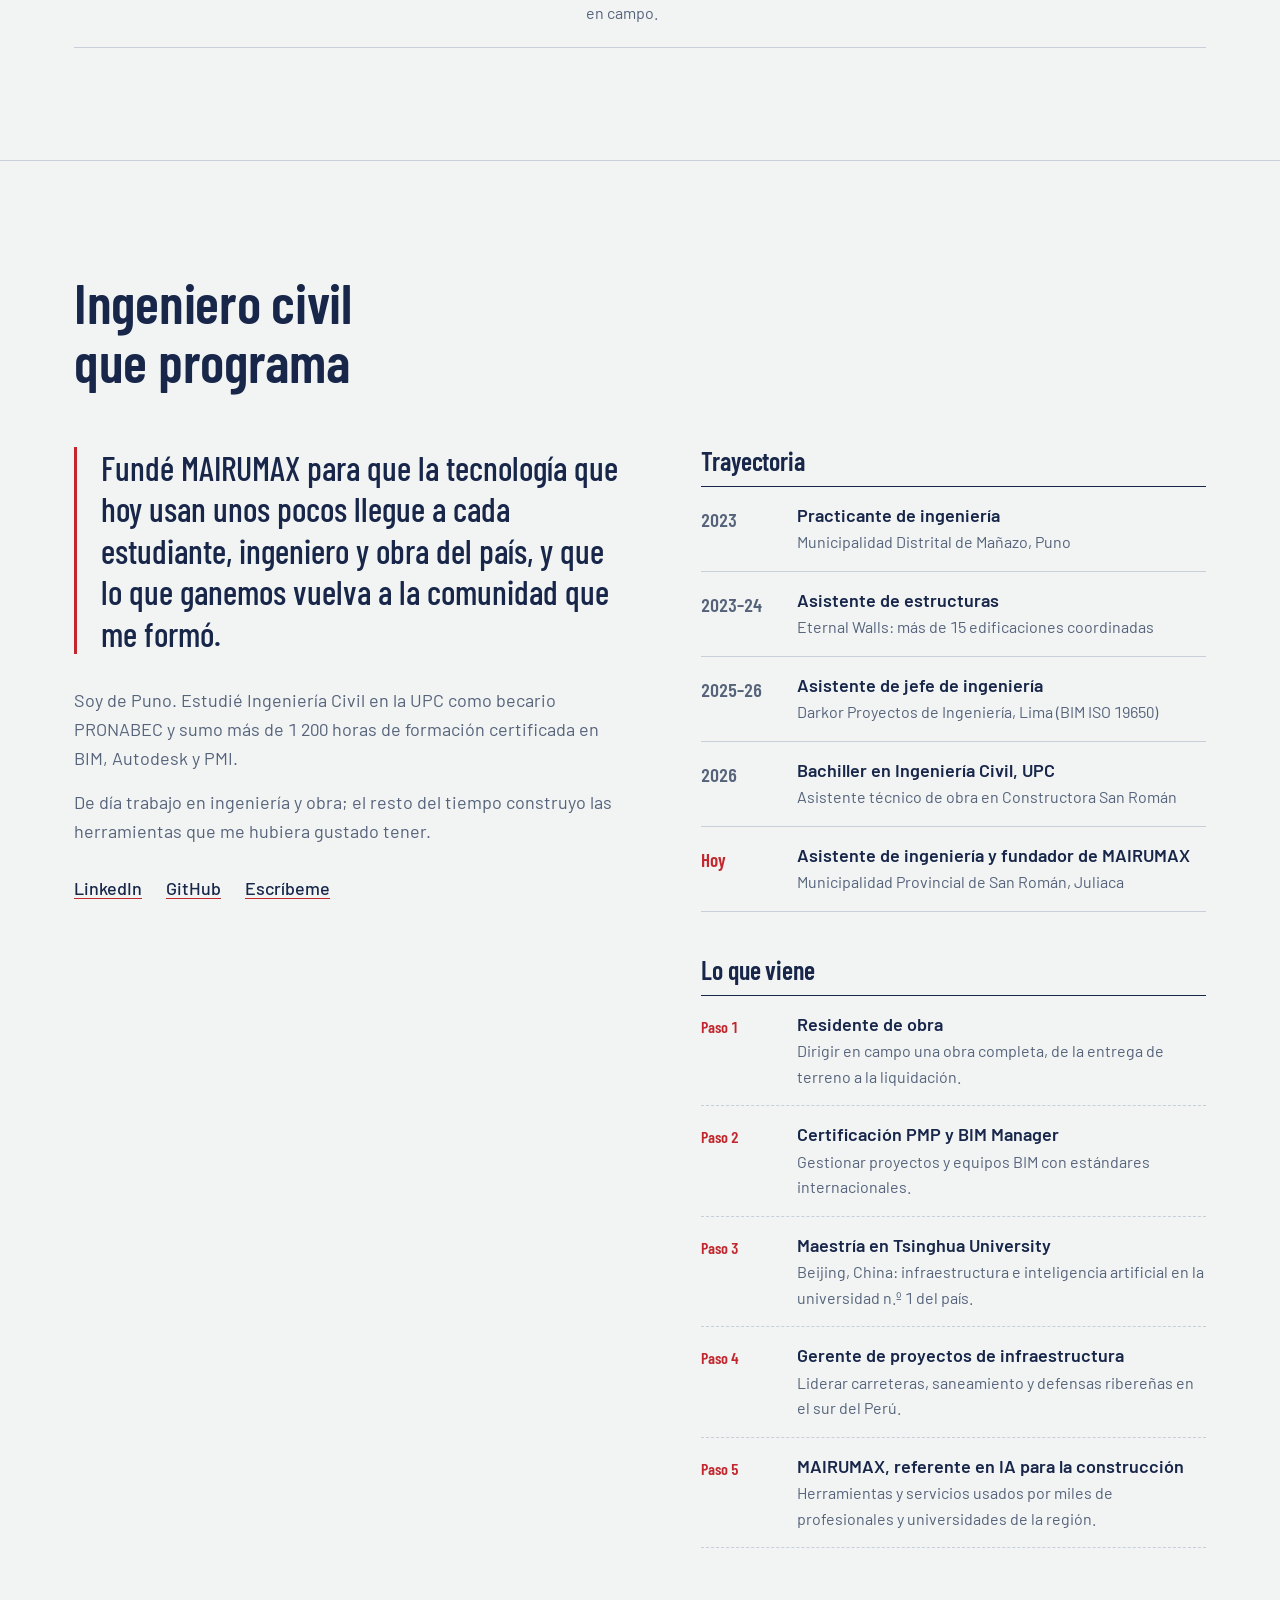
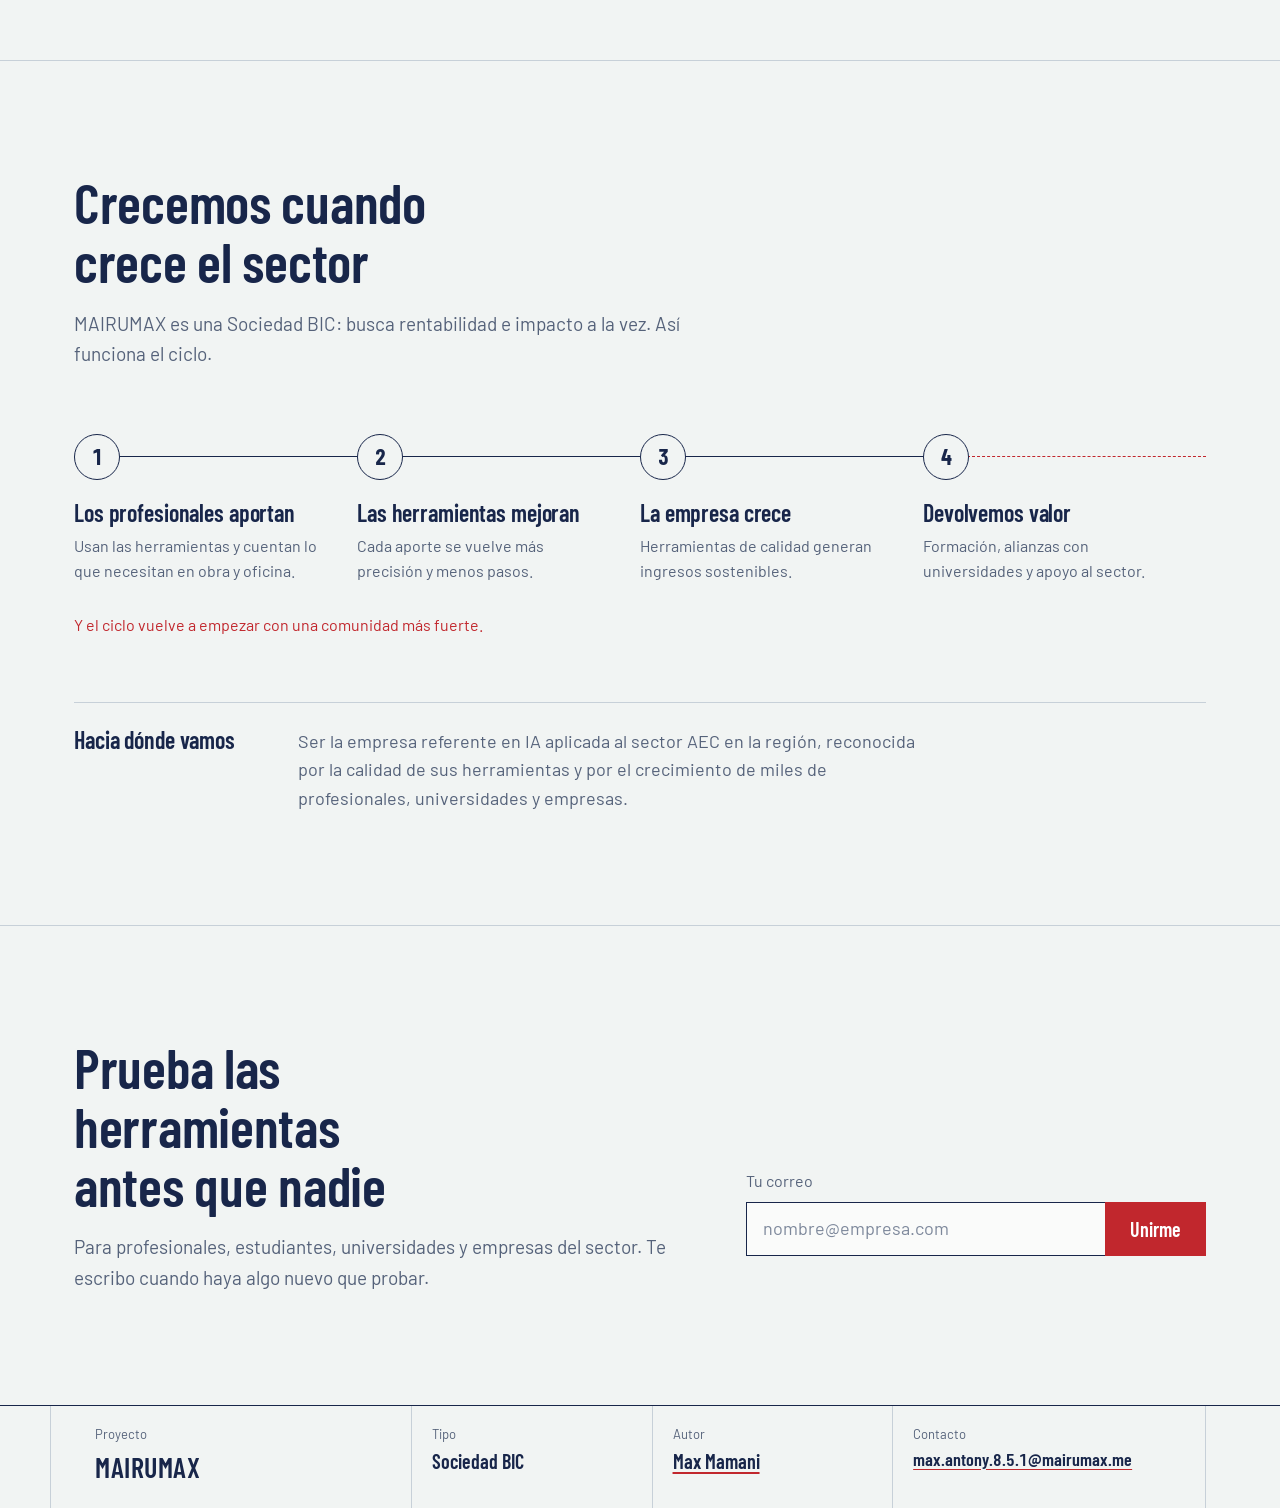
==== commit 114d1209: "Rediseño como lámina de plano: servicios de ingeniería con IA, logo de PixPin, trayectoria ampliada " ====
--- a/index.html
+++ b/index.html
@@ -10,318 +10,141 @@
 <meta property="og:image" content="https://mairumax.me/img/max.jpg">
 <meta property="og:url" content="https://mairumax.me/">
 <meta property="og:type" content="website">
+<meta name="theme-color" content="#F1F4F3">
 <link rel="preconnect" href="https://fonts.googleapis.com">
 <link rel="preconnect" href="https://fonts.gstatic.com" crossorigin>
-<link href="https://fonts.googleapis.com/css2?family=Space+Grotesk:wght@500;600;700&family=IBM+Plex+Sans:wght@400;500;600&family=JetBrains+Mono:wght@400;500;700&display=swap" rel="stylesheet">
+<link href="https://fonts.googleapis.com/css2?family=Barlow+Condensed:wght@500;600;700&family=Barlow:wght@400;500;600&display=swap" rel="stylesheet">
+<link rel="stylesheet" href="estilo.css">
 <style>
-/* Layout: página de desarrollador oscura; cada sección se presenta como un comando de terminal. */
-:root{
-  color-scheme:dark;
-  --bg:#0A0F1A; --bg-2:#0C1220; --panel:#0F1626; --term:#0B111D; --deep:#080D17;
-  --line:#1E2A40; --line-2:#2A3A56;
-  --text:#E8EEF6; --soft:#C3CEDC; --muted:#A9B6C8; --dim:#7C8BA1; --faint:#5B6B84;
-  --accent:#FF6B1A; --accent-2:#FF8A3D; --accent-3:#FFB37A; --on-accent:#1A0B00;
-  --ok:#4ADE80; --warn:#FBBF24; --err:#F87171; --key:#93C5FD; --kw:#C4B5FD; --str:#FDBA74;
-  --f-display:"Space Grotesk",system-ui,sans-serif;
-  --f-body:"IBM Plex Sans",system-ui,sans-serif;
-  --f-mono:"JetBrains Mono",ui-monospace,Consolas,monospace;
-  --max:1240px;
+section{padding-block:112px;border-top:1px solid var(--rule)}
+.sec-title{font-size:clamp(36px,4.6vw,56px);max-width:16ch}
+.sec-lead{color:var(--pencil);font-size:19px;max-width:56ch;margin-top:18px}
+
+/* Hero */
+.hero{border-top:0;padding-block:88px 104px}
+.hero .wrap{display:grid;grid-template-columns:minmax(0,1fr) minmax(0,520px);gap:56px;align-items:center}
+.hero h1{font-size:clamp(48px,7vw,92px);line-height:.98;letter-spacing:-.015em}
+.hero-copy>p{font-size:20px;color:var(--pencil);max-width:46ch;margin-top:28px}
+.hero-copy>p b{color:var(--ink);font-weight:600}
+
+.detail{margin:0}
+.detail-box{position:relative;aspect-ratio:1165/1024}
+.detail-box img{position:absolute;left:0;top:0;width:60%;height:100%;object-fit:cover;background:#fff;outline:1.5px solid var(--ink)}
+.detail-box svg{position:absolute;inset:0;width:100%;height:100%;overflow:visible;pointer-events:none}
+.leader{fill:none;stroke:var(--ink);stroke-width:1.25;vector-effect:non-scaling-stroke}
+.pin{position:absolute;width:11px;height:11px;margin:-5.5px 0 0 -5.5px;border-radius:50%;background:var(--red);box-shadow:0 0 0 3px var(--paper)}
+.callout{position:absolute;left:66%;right:0;transform:translateY(-50%);font-size:15px;line-height:1.3;color:var(--pencil)}
+.callout strong{display:block;font-family:var(--f-display);font-weight:600;font-size:21px;line-height:1.1;color:var(--ink)}
+.detail figcaption{display:flex;align-items:center;gap:12px;margin-top:18px;padding-top:12px;border-top:1.5px solid var(--ink);font-family:var(--f-display);font-size:18px}
+.detail figcaption span{color:var(--pencil);font-family:var(--f-body);font-size:15px}
+.bubble{display:inline-grid;place-items:center;width:30px;height:30px;border:1.5px solid var(--ink);border-radius:50%;font-family:var(--f-display);font-weight:700;font-size:17px;flex:none}
+@media (prefers-reduced-motion:no-preference){
+  .detail-box svg{clip-path:inset(0 100% 0 0);animation:draw .9s .4s cubic-bezier(.6,0,.2,1) forwards}
+  .callout,.pin{opacity:0;animation:show .4s ease forwards}
+  .p1,.p2,.p3{animation-delay:.3s}
+  .c1{animation-delay:1.1s}.c2{animation-delay:1.25s}.c3{animation-delay:1.4s}
 }
-*{box-sizing:border-box}
-html{scroll-behavior:smooth}
-body{margin:0;background:var(--bg);color:var(--text);font-family:var(--f-body);line-height:1.6;-webkit-font-smoothing:antialiased;overflow-x:hidden}
-h1,h2,h3{font-family:var(--f-display);letter-spacing:-.03em;line-height:1.05;text-wrap:balance;margin:0}
-p{margin:0}
-a{color:var(--accent-2)}a:hover{color:var(--accent-3)}
-button{font:inherit;cursor:pointer}
-:focus-visible{outline:2px solid var(--accent);outline-offset:3px}
-img{max-width:100%}
-.wrap{max-width:var(--max);margin:0 auto;padding-inline:24px}
-.mono{font-family:var(--f-mono)}
-.bp{background-image:linear-gradient(rgba(96,165,250,.06) 1px,transparent 1px),linear-gradient(90deg,rgba(96,165,250,.06) 1px,transparent 1px);background-size:40px 40px}
-section{padding-block:104px}
-.bordered{border-block:1px solid var(--line)}
-.cmd{font-family:var(--f-mono);font-size:14px;color:var(--dim)}
-.cmd::before{content:"❯ ";color:var(--accent)}
-.h2{font-size:clamp(32px,4vw,52px);margin-top:14px}
-.lead{color:var(--muted);font-size:17px;max-width:420px}
-.row{display:flex;flex-wrap:wrap;gap:24px}
-.row>*{min-width:0}
-.sec-head{display:flex;flex-wrap:wrap;justify-content:space-between;align-items:end;gap:24px;margin-bottom:40px}
-
-.btn{display:inline-flex;align-items:center;gap:10px;min-height:52px;padding:0 24px;border-radius:10px;font-weight:600;text-decoration:none;border:0;transition:transform .2s ease,box-shadow .2s ease}
-.btn-main{background:var(--accent);color:var(--on-accent)}
-.btn-main:hover{color:var(--on-accent);transform:translateY(-2px);box-shadow:0 12px 30px -10px var(--accent)}
-.btn-ghost{border:1.5px solid var(--line-2);color:var(--text);font-family:var(--f-mono);font-size:15px;background:transparent}
-.btn-ghost:hover{color:var(--accent-3);border-color:var(--accent)}
-.chip{transition:background-color .15s ease,border-color .15s ease,color .15s ease}
-.chip:hover{border-color:var(--accent)!important;color:var(--accent-3)}
-.tag{display:inline-flex;align-items:center;gap:8px;font-family:var(--f-mono);font-size:12px;padding:4px 10px;border-radius:6px}
-.dot{width:8px;height:8px;border-radius:50%;flex:none}
-
-/* NAV */
-header{position:sticky;top:env(safe-area-inset-top,0px);z-index:30;background:rgba(10,15,26,.88);backdrop-filter:blur(12px);border-bottom:1px solid var(--line)}
-.nav{height:64px;display:flex;align-items:center;justify-content:space-between;gap:16px;font-family:var(--f-mono)}
-.logo{display:flex;align-items:center;gap:10px;color:var(--text);text-decoration:none;font-weight:700;font-size:17px}
-.logo:hover{color:var(--text)}
-.logo small{color:var(--dim);font-size:inherit}
-.menu{display:flex;gap:6px;font-size:14px}
-.menu a{color:var(--muted);text-decoration:none;padding:8px 12px;border-radius:8px;border:1px solid transparent}
-.nav-cta{min-height:44px;padding:0 18px;font-size:14px;font-weight:700;font-family:var(--f-mono);border-radius:10px}
-.burger{display:none;width:44px;height:44px;border-radius:10px;border:1px solid var(--line-2);background:transparent;color:var(--text)}
+@keyframes draw{to{clip-path:inset(0 0 0 0)}}
+@keyframes show{to{opacity:1}}
 @media (max-width:900px){
-  .menu{display:none;position:absolute;top:64px;left:0;right:0;flex-direction:column;gap:0;background:var(--bg-2);border-bottom:1px solid var(--line);padding:8px 16px}
-  .menu.open{display:flex}
-  .menu a{padding:14px 8px;border-radius:0;border-top:1px solid var(--line)}
-  .burger{display:grid;place-items:center}
-  .nav-cta{display:none}
+  .hero .wrap{grid-template-columns:1fr;gap:56px}
+  .detail{max-width:520px}
 }
-
-/* HERO */
-.hero{padding-block:88px 72px}
-.hero .row{gap:48px;align-items:center}
-.hero-copy{flex:1 1 500px}
-.pill{display:inline-flex;align-items:center;gap:10px;padding:6px 14px;border:1px solid var(--line-2);border-radius:8px;font-family:var(--f-mono);font-size:13px;color:var(--key);background:rgba(17,26,42,.85)}
-.hero h1{font-size:clamp(40px,6vw,74px);letter-spacing:-.035em;line-height:1.02;margin:24px 0;min-height:2.1em}
-.typed{font-family:var(--f-mono);letter-spacing:-.04em;color:var(--accent)}
-.cur{display:inline-block;width:.5em;height:.9em;background:var(--accent);margin-left:6px;vertical-align:-.08em;animation:blink 1s steps(1) infinite}
-.hero-copy>p{font-size:19px;color:var(--muted);max-width:560px}
-.ctas{display:flex;flex-wrap:wrap;gap:12px;margin-top:32px}
-
-.term{flex:1 1 480px;border:1px solid var(--line-2);border-radius:16px;background:var(--term);box-shadow:0 40px 90px -40px rgba(0,0,0,.9);overflow:hidden;font-family:var(--f-mono)}
-.term-bar{display:flex;align-items:center;gap:8px;padding:12px 16px;border-bottom:1px solid var(--line);background:var(--panel)}
-.term-bar i{width:12px;height:12px;border-radius:50%;display:block}
-.term-bar span{flex:1;text-align:center;font-size:12px;color:var(--dim)}
-.term-out{height:330px;padding:18px 18px 6px;display:flex;flex-direction:column;justify-content:flex-end;overflow:hidden;font-size:14px;line-height:1.6}
-.term-out div{white-space:pre-wrap;word-break:break-word}
-.term-in{display:flex;align-items:center;gap:10px;padding:8px 18px 16px;font-size:14px}
-.term-in label{color:var(--accent);white-space:nowrap}
-.term-in input{flex:1;min-width:0;min-height:36px;border:0;outline:none;background:transparent;color:var(--text);font:inherit;caret-color:var(--accent)}
-.term-in input::placeholder,.join input::placeholder{color:var(--faint)}
-.term-chips{display:flex;flex-wrap:wrap;gap:6px;padding:12px 18px 16px;border-top:1px solid var(--line);background:#0D1422}
-.term-chips button{min-height:34px;padding:0 12px;border-radius:8px;border:1px solid var(--line-2);background:transparent;color:var(--muted);font-family:var(--f-mono);font-size:13px}
-
-.ticker{border-top:1px solid var(--line);background:var(--bg-2);overflow:hidden}
-.ticker-track{display:flex;width:max-content;gap:48px;padding:14px 0;font-family:var(--f-mono);font-size:14px;color:var(--muted);white-space:nowrap;animation:marq 40s linear infinite}
-
-/* PRODUCTO */
-.prod-title{font-size:clamp(40px,5.4vw,72px);letter-spacing:-.04em;line-height:1;margin:18px 0 16px}
-.prod-lead{font-size:19px;color:var(--soft);max-width:640px}
-.seg{display:inline-flex;padding:5px;border-radius:12px;border:1px solid var(--line-2);background:var(--term);gap:4px}
-.seg button{min-height:42px;padding:0 18px;border-radius:8px;border:0;background:transparent;color:var(--muted);font-family:var(--f-mono);font-weight:700;font-size:14px}
-.seg button[aria-selected="true"]{background:var(--accent);color:var(--on-accent)}
-.badges{display:flex;flex-wrap:wrap;gap:8px;margin-top:28px}
-.badges span{padding:6px 10px;border-radius:6px;border:1px solid var(--line);background:var(--panel);font-family:var(--f-mono);font-size:12px;color:var(--muted)}
-.feat-list{flex:1 1 340px;display:flex;flex-direction:column;gap:8px}
-.feat-list button{display:flex;align-items:center;gap:14px;min-height:64px;padding:12px 16px;border-radius:12px;border:1px solid var(--line);background:var(--panel);color:var(--text);text-align:left}
-.feat-list button kbd{flex:none;min-width:96px;font-family:var(--f-mono);font-size:12px;color:var(--dim);border:1px solid var(--line-2);border-radius:6px;padding:4px 8px;text-align:center}
-.feat-list button span{font-family:var(--f-display);font-weight:600;font-size:17px;line-height:1.2}
-.feat-list button[aria-selected="true"]{border-color:var(--accent);background:rgba(255,107,26,.08)}
-.feat-list button[aria-selected="true"] kbd{color:var(--accent-2);border-color:rgba(255,107,26,.5)}
-.window{flex:2 1 560px;border:1px solid var(--line-2);border-radius:16px;background:var(--term);overflow:hidden;display:flex;flex-direction:column}
-.window .term-bar i{width:10px;height:10px}
-.shot{background:#070B13;aspect-ratio:16/10;max-width:100%}
-.shot img{width:100%;height:100%;object-fit:contain;display:block}
-.shot-cap{padding:22px 24px;border-top:1px solid var(--line);display:flex;flex-wrap:wrap;gap:14px 32px}
-.shot-cap p{flex:1 1 260px;min-width:0;font-size:16px}
-.shot-cap small{display:block;font-family:var(--f-mono);font-size:12px;color:var(--ok);margin-bottom:4px}
-.devbox{flex:2 1 560px;border:1px solid rgba(251,191,36,.35);border-radius:16px;background:var(--term);padding:22px 24px;font-family:var(--f-mono);font-size:14px;line-height:1.9}
-.devbox .ctas{margin-top:14px;gap:10px}
-.devbox .btn{min-height:44px;padding:0 16px;font-size:14px;font-weight:700;font-family:var(--f-body)}
-.tuto-link{margin-top:20px;display:flex;flex-direction:column;gap:8px;padding:24px 28px;border-radius:16px;border:1px solid var(--accent);background:linear-gradient(90deg,rgba(255,107,26,.1),rgba(255,107,26,.02));text-decoration:none;transition:transform .2s ease}
-.tuto-link:hover{transform:translateY(-2px)}
-.tuto-link .mono{font-size:13px}
-.soon{flex:1 1 300px;border:1.5px dashed var(--line-2);border-radius:16px;padding:22px 24px;display:flex;flex-direction:column;justify-content:center;gap:8px}
-
-/* BANDERA */
-.flag{font-family:var(--f-display);font-weight:600;font-size:clamp(28px,4vw,52px);line-height:1.12;letter-spacing:-.025em;margin-top:24px;max-width:1080px}
-.flag mark{color:var(--on-accent);background:var(--accent);padding:0 .15em;border-radius:4px}
-.hashtags{display:flex;flex-wrap:wrap;gap:10px;margin-top:36px;font-family:var(--f-mono);font-size:13px}
-.hashtags span{padding:6px 12px;border-radius:6px;background:#111A2B;border:1px solid var(--line);color:var(--key)}
-
-/* EDITOR */
-.editor{border:1px solid var(--line-2);border-radius:16px;overflow:hidden;background:var(--term)}
-.tabs{display:flex;overflow-x:auto;background:var(--panel);border-bottom:1px solid var(--line)}
-.tabs button{display:flex;align-items:center;gap:8px;min-height:48px;padding:0 20px;border:0;border-right:1px solid var(--line);border-top:2px solid transparent;background:transparent;color:var(--dim);font-family:var(--f-mono);font-size:14px;white-space:nowrap}
-.tabs button[aria-selected="true"]{border-top-color:var(--accent);background:var(--term);color:var(--text)}
-.tabs i{width:8px;height:8px;border-radius:2px;display:block}
-.code{flex:1.3 1 480px;padding:28px 0;overflow-x:auto;font-family:var(--f-mono);font-size:clamp(14px,1.4vw,17px);line-height:1.9;min-height:300px}
-.code div{display:flex}
-.code .ln{flex:none;width:52px;padding-right:18px;text-align:right;color:#3E4C63;user-select:none}
-.code .src{white-space:pre}
-.human{flex:1 1 360px;padding:32px;border-left:1px solid var(--line);background:#0E1626;display:flex;flex-direction:column;gap:16px}
-.human h3{font-size:32px}
-.human .practice{margin-top:auto;padding:16px;border-radius:10px;border:1px dashed var(--line-2);color:var(--muted);font-size:15px}
-.editor-body{display:flex;flex-wrap:wrap}
-.editor-body>*{min-width:0}
-
-/* PIPELINE */
-.pipe{border:1px solid var(--line-2);border-radius:16px;background:var(--term);overflow:hidden}
-.pipe-bar{display:flex;flex-wrap:wrap;align-items:center;justify-content:space-between;gap:12px;padding:14px 20px;border-bottom:1px solid var(--line);background:var(--panel);font-family:var(--f-mono);font-size:13px;color:var(--muted)}
-.run-btn{min-height:40px;padding:0 18px;border-radius:8px;border:0;background:var(--accent);color:var(--on-accent);font-family:var(--f-mono);font-weight:700;font-size:14px}
-.run-btn[disabled]{background:var(--line-2);color:var(--text);cursor:wait}
-.progress{height:3px;background:var(--line)}
-.progress div{height:3px;width:0;background:var(--accent);transition:width .5s ease}
-.stages{padding:32px 24px 12px;display:grid;grid-template-columns:repeat(auto-fit,minmax(210px,1fr));gap:14px}
-.stage{display:flex;flex-direction:column;gap:10px;padding:20px;text-align:left;border-radius:12px;border:1.5px solid var(--line);background:var(--panel);color:var(--text);transition:all .25s ease}
-.stage .top{display:flex;justify-content:space-between;font-family:var(--f-mono);font-size:12px;color:var(--dim)}
-.stage .st{color:var(--faint)}
-.stage strong{font-family:var(--f-display);font-weight:600;font-size:20px;line-height:1.15}
-.stage code{font-family:var(--f-mono);font-size:13px;color:var(--key)}
-.stage.sel{border-color:#3B5B8C}
-.stage.done{border-color:#2F6B4A;background:rgba(74,222,128,.05)}
-.stage.done .st{color:var(--ok)}
-.stage.live{border-color:var(--accent);background:rgba(255,107,26,.08);animation:pulse 1.1s ease-out infinite}
-.stage.live .st{color:var(--accent-2)}
-.return{margin:0 24px;padding:10px 0 24px;display:flex;align-items:center;gap:12px;font-family:var(--f-mono);font-size:13px;color:var(--dim)}
-.return hr{flex:1;border:0;border-top:1px dashed var(--line-2);margin:0}
-.pipe-foot{display:flex;flex-wrap:wrap;border-top:1px solid var(--line)}
-.pipe-foot>*{flex:1 1 400px;min-width:0}
-.info{padding:28px 24px}
-.info h3{font-size:28px;margin:8px 0}
-.info p{color:var(--soft);font-size:17px}
-.log{padding:24px;border-left:1px solid var(--line);background:var(--deep);font-family:var(--f-mono);font-size:13px;line-height:1.8;min-height:180px}
-.log div{white-space:pre-wrap}
-
-/* MANIFIESTO */
-.json{border:1px solid var(--line-2);border-radius:16px;background:var(--term);padding:28px clamp(18px,3vw,36px);font-family:var(--f-mono);font-size:clamp(14px,1.4vw,17px);line-height:1.9;color:var(--muted)}
-.json .in{padding-left:2em}
-.k{color:var(--key)}.s{color:var(--str)}
-.json button{display:inline-flex;align-items:center;gap:8px;min-height:40px;padding:0 10px 0 4px;margin-left:-4px;border:0;border-radius:6px;background:transparent;color:var(--key);font:inherit}
-.json button .arr{color:var(--accent);display:inline-block;transition:transform .2s ease}
-.json button[aria-expanded="true"] .arr{transform:rotate(90deg)}
-.json button .hint{color:var(--faint)}
-.json button[aria-expanded="true"] .hint{display:none}
-.json .val{margin:6px 0 18px 1.6em;padding:20px 24px;border-left:2px solid var(--accent);background:rgba(255,107,26,.05);border-radius:0 10px 10px 0}
-.json .val p{font-family:var(--f-display);font-weight:500;font-size:clamp(20px,2.2vw,28px);line-height:1.35;letter-spacing:-.01em;color:#F3E9DF}
-
-/* ROLES */
-.roles{display:flex;flex-wrap:wrap;gap:10px}
-.roles button{min-height:48px;padding:0 20px;border-radius:10px;border:1.5px solid var(--line-2);background:transparent;color:var(--muted);font-family:var(--f-mono);font-size:15px}
-.roles button[aria-selected="true"]{border-color:var(--accent);background:rgba(255,107,26,.1);color:var(--accent-3)}
-.role-card{flex:1.2 1 420px;border:1px solid var(--line);border-radius:16px;background:var(--panel);padding:36px}
-.role-card h3{font-size:30px;margin-bottom:12px}
-.role-card p{color:var(--soft);font-size:18px}
-.role-log{flex:1 1 380px;border:1px solid var(--line);border-radius:16px;background:var(--deep);padding:28px;font-family:var(--f-mono);font-size:14px;line-height:2}
-
-/* CTA */
-.join-box{border-radius:20px;border:1px solid var(--accent);background:var(--term);display:flex;flex-wrap:wrap;gap:40px;padding:clamp(32px,5vw,64px);align-items:center}
-.join-box>*{flex:1 1 440px;min-width:0}
-.join-box h2{font-size:clamp(32px,4.4vw,56px);letter-spacing:-.035em;line-height:1.02}
-.join{font-family:var(--f-mono);font-size:15px}
-.join label{display:block;color:var(--dim);font-size:13px;margin-bottom:8px}
-.join .field{display:flex;flex-wrap:wrap;align-items:center;gap:10px;padding:8px 8px 8px 16px;border-radius:12px;border:1px solid var(--line-2);background:var(--deep)}
-.join .field span{color:var(--accent);white-space:nowrap}
-.join input{flex:1 1 180px;min-width:0;min-height:44px;border:0;outline:none;background:transparent;color:var(--text);font:inherit;caret-color:var(--accent)}
-.join button{min-height:44px;padding:0 18px;border-radius:8px;border:0;background:var(--accent);color:var(--on-accent);font-family:var(--f-mono);font-weight:700;font-size:14px}
-.join-msg{margin-top:12px;font-size:14px;min-height:1.6em}
-
-/* FUNDADOR */
-.founder{display:flex;flex-wrap:wrap;gap:28px;align-items:stretch}
-.founder>*{min-width:0}
-.id-card{flex:1 1 340px;border:1px solid var(--line-2);border-radius:16px;background:var(--term);overflow:hidden;display:flex;flex-direction:column}
-.avatar{position:relative;aspect-ratio:4/5;background:#F4F6FA;display:grid;place-items:center;overflow:hidden}
-.avatar img{position:absolute;inset:0;width:100%;height:100%;object-fit:cover;object-position:50% 8%}
-.avatar .ini{font-family:var(--f-display);font-weight:700;font-size:96px;color:var(--accent);letter-spacing:-.04em}
-.avatar .scan{position:absolute;left:12px;bottom:12px;padding:4px 10px;border-radius:6px;background:rgba(10,15,26,.85);font-family:var(--f-mono);font-size:12px;color:var(--ok)}
-.id-body{padding:22px 24px;display:flex;flex-direction:column;gap:12px}
-.id-body h3{font-size:26px}
-.id-body .role{font-family:var(--f-mono);font-size:13px;color:var(--accent-2)}
-.links{display:flex;flex-wrap:wrap;gap:8px;margin-top:4px}
-.links a{display:inline-flex;align-items:center;gap:8px;min-height:40px;padding:0 14px;border-radius:8px;border:1px solid var(--line-2);color:var(--text);text-decoration:none;font-family:var(--f-mono);font-size:13px}
-.links a:hover{border-color:var(--accent);color:var(--accent-3)}
-.f-main{flex:2 1 560px;display:flex;flex-direction:column;gap:20px}
-.quote{border-left:3px solid var(--accent);padding:6px 0 6px 20px;font-family:var(--f-display);font-weight:500;font-size:clamp(20px,2.2vw,26px);line-height:1.35;letter-spacing:-.01em;color:#F3E9DF}
-.quote small{display:block;margin-top:10px;font-family:var(--f-mono);font-size:13px;color:var(--dim);letter-spacing:0}
-.kpis{display:grid;grid-template-columns:repeat(auto-fit,minmax(150px,1fr));gap:12px}
-.kpi{border:1px solid var(--line);border-radius:12px;background:var(--panel);padding:16px 18px}
-.kpi b{display:block;font-family:var(--f-display);font-size:34px;line-height:1;letter-spacing:-.03em;color:var(--text)}
-.kpi span{display:block;margin-top:8px;font-size:14px;color:var(--muted);line-height:1.35}
-.kpi.hi{border-color:rgba(255,107,26,.55);background:rgba(255,107,26,.07)}
-.kpi.hi b{color:var(--accent-2)}
-.facts{display:grid;grid-template-columns:repeat(auto-fit,minmax(260px,1fr));gap:12px}
-.fact{border:1px solid var(--line);border-radius:12px;background:var(--panel);padding:16px 18px;font-size:15px;color:var(--soft)}
-.fact .mono{display:block;font-size:12px;color:var(--key);margin-bottom:6px}
-.panels{display:flex;flex-wrap:wrap;gap:20px;margin-top:28px}
-.panels>*{flex:1 1 440px;min-width:0;border:1px solid var(--line-2);border-radius:16px;background:var(--term);padding:24px}
-.panels h3{font-size:22px;margin:6px 0 4px}
-.panels .sub{font-size:14px;color:var(--dim);margin-bottom:18px}
-.bars{display:flex;flex-direction:column;gap:12px}
-.bar{display:grid;grid-template-columns:minmax(0,1.3fr) minmax(0,2fr) 56px;gap:12px;align-items:center;font-size:14px;color:var(--soft)}
-.bar .track{height:12px;border-radius:0 4px 4px 0;background:transparent;border-left:1px solid var(--line-2)}
-.bar .fill{height:100%;border-radius:0 4px 4px 0;background:var(--accent);width:0;transition:width .9s ease}
-.bar:hover .fill{background:var(--accent-2)}
-.bar .v{font-family:var(--f-mono);font-size:13px;color:var(--text);text-align:right}
-.tl{position:relative;display:flex;flex-direction:column;gap:0;margin-top:4px}
-.tl-item{position:relative;display:grid;grid-template-columns:86px 1fr;gap:16px;padding:0 0 18px}
-.tl-item::before{content:"";position:absolute;left:98px;top:6px;bottom:-6px;border-left:1px solid var(--line-2)}
-.tl-item:last-child::before{display:none}
-.tl-item .y{font-family:var(--f-mono);font-size:13px;color:var(--dim);text-align:right;padding-top:1px}
-.tl-item .b{position:relative;padding-left:18px}
-.tl-item .b::before{content:"";position:absolute;left:-5px;top:6px;width:9px;height:9px;border-radius:50%;background:var(--line-2)}
-.tl-item.now .b::before{background:var(--accent);box-shadow:0 0 0 4px rgba(255,107,26,.2)}
-.tl-item.tl-goal .b::before{background:transparent;border:1.5px dashed var(--ok)}
-.tl-item strong{display:block;font-family:var(--f-display);font-weight:600;font-size:17px;line-height:1.25}
-.tl-item span{font-size:14px;color:var(--muted)}
-.status-list{display:flex;flex-direction:column;gap:10px;font-family:var(--f-mono);font-size:14px}
-.status-list>div{display:grid;grid-template-columns:auto 1fr auto;gap:12px;align-items:center;padding:12px 14px;border:1px solid var(--line);border-radius:10px;background:var(--panel)}
-.status-list .nm{color:var(--text);font-family:var(--f-body);font-size:15px}
-.status-list .nm small{display:block;color:var(--dim);font-size:13px}
-.interests{display:flex;flex-wrap:wrap;gap:8px}
-.interests span{padding:8px 12px;border-radius:8px;border:1px solid var(--line-2);background:var(--panel);font-size:14px;color:var(--soft)}
-.goals{display:flex;flex-direction:column;gap:10px}
-.goal{display:flex;gap:14px;align-items:flex-start;padding:14px 16px;border:1px solid var(--line);border-radius:12px;background:var(--panel)}
-.goal .ic{flex:none;width:34px;height:34px;border-radius:8px;display:grid;place-items:center;background:rgba(74,222,128,.1);color:var(--ok);font-family:var(--f-mono);font-size:14px}
-.goal.star{border-color:rgba(255,107,26,.55);background:rgba(255,107,26,.07)}
-.goal.star .ic{background:var(--accent);color:var(--on-accent)}
-.goal strong{display:block;font-family:var(--f-display);font-weight:600;font-size:17px;line-height:1.25}
-.goal span{font-size:14px;color:var(--muted)}
-@media (max-width:560px){
-  .bar{grid-template-columns:1fr 48px}.bar .track{grid-column:1/-1;grid-row:2}
-  .tl-item{grid-template-columns:64px 1fr;gap:12px}.tl-item::before{left:72px}
+@media (max-width:480px){
+  .callout{font-size:13px}.callout strong{font-size:17px}
 }
 
-/* PROYECTOS */
-.projs{display:grid;grid-template-columns:repeat(auto-fit,minmax(300px,1fr));gap:16px}
-.proj{display:flex;flex-direction:column;gap:12px;padding:24px;border:1px solid var(--line-2);border-radius:16px;background:var(--term);min-width:0;transition:border-color .2s ease,transform .2s ease}
-.proj:hover{border-color:var(--accent);transform:translateY(-2px)}
-.proj.feat{border-color:rgba(255,107,26,.55)}
-@media (min-width:980px){.proj.feat{grid-column:span 2;grid-row:span 2}}
-.proj-top{display:flex;flex-wrap:wrap;justify-content:space-between;align-items:center;gap:8px}
-.proj h3{font-size:26px}
-.proj.feat h3{font-size:clamp(30px,3.4vw,44px)}
-.proj p{color:var(--muted);font-size:15px}
-.proj-shot{border:1px solid var(--line);border-radius:10px;overflow:hidden;background:#070B13;aspect-ratio:16/9}
-.proj-shot img{width:100%;height:100%;object-fit:cover;object-position:top;display:block}
-.proj-ic{width:48px;height:48px;border-radius:12px;display:grid;place-items:center;background:rgba(147,197,253,.1);color:var(--key);font-size:24px}
-.stack{display:flex;flex-wrap:wrap;gap:6px}
-.stack span{padding:4px 10px;border-radius:6px;border:1px solid var(--line);background:var(--panel);font-family:var(--f-mono);font-size:12px;color:var(--soft)}
-.proj-note{margin-top:auto;font-family:var(--f-mono);font-size:13px;color:var(--ok)!important}
-.proj-links{display:flex;flex-wrap:wrap;gap:10px;margin-top:auto}
-.proj-links .btn{min-height:44px;padding:0 16px;font-size:14px}
-.soon-card{border-style:dashed;background:transparent}
-.proj-gh{margin-top:auto;align-self:flex-start;font-family:var(--f-mono);font-size:13px;text-decoration:none;padding:6px 0}
-.soon-card h3{font-size:22px;color:var(--soft)}
-
-footer{border-top:1px solid var(--line)}
-footer .wrap{padding-block:32px 48px;display:flex;flex-wrap:wrap;gap:16px;justify-content:space-between;color:#8C9AB0;font-size:14px}
-.status{position:sticky;bottom:0;z-index:30;display:flex;flex-wrap:wrap;justify-content:space-between;gap:6px 20px;padding:6px 16px calc(6px + env(safe-area-inset-bottom,0px));background:var(--accent);color:var(--on-accent);font-family:var(--f-mono);font-size:12px;font-weight:500}
-.status span{display:flex;gap:18px;flex-wrap:wrap}
-
-.fade{animation:fade .35s ease}
-.glow{animation:glow 2s ease-in-out infinite}
-@keyframes blink{50%{opacity:0}}
-@keyframes fade{from{opacity:.2;transform:translateY(6px)}to{opacity:1;transform:none}}
-@keyframes marq{to{transform:translateX(-50%)}}
-@keyframes pulse{0%{box-shadow:0 0 0 0 rgba(255,107,26,.6)}100%{box-shadow:0 0 0 12px rgba(255,107,26,0)}}
-@keyframes glow{50%{opacity:.35}}
-@media (max-width:560px){
-  section{padding-block:72px}
-  .wrap{padding-inline:16px}
-  .human,.log{border-left:0;border-top:1px solid var(--line)}
-  .feat-list button kbd{min-width:84px}
+/* Servicios */
+.services{display:grid;grid-template-columns:repeat(2,minmax(0,1fr));gap:48px 56px;margin-top:56px}
+.services article{border-top:1.5px solid var(--ink);padding-top:20px}
+.services h3{font-size:28px;margin-bottom:10px}
+.services p{color:var(--pencil);max-width:48ch}
+.services .ai{margin-top:12px;padding-left:14px;border-left:2px solid var(--red);color:var(--ink);font-size:16px}
+#servicios .ctas{margin-top:48px}
+@media (max-width:760px){.services{grid-template-columns:1fr;gap:36px}}
+
+/* Proyectos */
+.feature{display:grid;grid-template-columns:minmax(0,1.2fr) minmax(0,1fr);gap:48px;align-items:center;margin-top:56px}
+.pp-card{display:grid;grid-template-columns:auto minmax(0,1fr);gap:40px;align-items:center;padding:40px;border:1.5px solid var(--ink);background-color:var(--sheet);background-image:linear-gradient(var(--grid) 1px,transparent 1px),linear-gradient(90deg,var(--grid) 1px,transparent 1px);background-size:24px 24px}
+.pp-card img{width:148px;height:148px}
+.pp-formats{margin:0;display:grid;gap:0}
+.pp-formats div{padding:12px 0;border-bottom:1px solid var(--rule)}
+.pp-formats div:last-child{border-bottom:0}
+.pp-formats dt{font-family:var(--f-display);font-weight:600;font-size:21px;line-height:1.1;color:#1747A6}
+.pp-formats dd{margin:2px 0 0;font-size:15px;color:var(--pencil)}
+@media (max-width:560px){.pp-card{grid-template-columns:1fr;gap:24px;padding:28px 20px}.pp-card img{width:112px;height:112px}}
+.feature h3{font-size:clamp(40px,4.4vw,60px);margin:12px 0 16px}
+.feature p{color:var(--pencil);max-width:44ch}
+@media (max-width:900px){.feature{grid-template-columns:1fr;gap:32px}}
+
+.schedule{margin-top:72px;border-top:1.5px solid var(--ink)}
+.schedule-row{display:grid;grid-template-columns:minmax(0,1.1fr) 150px minmax(0,1.6fr) 140px;gap:24px;align-items:baseline;padding:22px 0;border-bottom:1px solid var(--rule)}
+.schedule-head{padding:10px 0;font-size:14px;color:var(--pencil);border-bottom:1.5px solid var(--ink)}
+.schedule-row h3{font-size:24px}
+.schedule-row p{color:var(--pencil);font-size:16px}
+.schedule-row .lnk{font-size:16px;justify-self:end;white-space:nowrap}
+@media (max-width:760px){
+  .schedule-head{display:none}
+  .schedule-row{grid-template-columns:1fr auto;gap:6px 16px}
+  .schedule-row h3{grid-column:1}
+  .schedule-row .status{grid-column:2;grid-row:1}
+  .schedule-row p{grid-column:1/-1}
+  .schedule-row .lnk{grid-column:1/-1;justify-self:start}
 }
-@media (prefers-reduced-motion:reduce){*,*::before{animation:none!important;transition:none!important;scroll-behavior:auto!important}}
+
+/* Sobre mí */
+.about{display:grid;grid-template-columns:minmax(0,1.1fr) minmax(0,1fr);gap:72px;margin-top:56px}
+.quote{font-family:var(--f-display);font-weight:500;font-size:clamp(26px,2.8vw,34px);line-height:1.22;margin:0;padding-left:24px;border-left:3px solid var(--red)}
+.bio{margin-top:32px;color:var(--pencil);max-width:56ch}
+.bio p+p{margin-top:16px}
+.links{display:flex;flex-wrap:wrap;gap:24px;margin-top:28px;font-weight:500}
+.track-title{font-size:26px;padding-bottom:12px;border-bottom:1.5px solid var(--ink)}
+.track{list-style:none;margin:0;padding:0}
+.track li{display:grid;grid-template-columns:76px minmax(0,1fr);gap:20px;padding:16px 0;border-bottom:1px solid var(--rule)}
+.track .y{font-family:var(--f-display);font-weight:600;font-size:19px;color:var(--pencil)}
+.track strong{display:block;font-weight:600;line-height:1.35}
+.track span{display:block;font-size:16px;color:var(--pencil);margin-top:2px}
+.track .now .y{color:var(--red)}
+.next-title{margin-top:44px}
+.track.next li{border-bottom-style:dashed}
+.track.next .y{font-size:16px;color:var(--red)}
+@media (max-width:900px){.about{grid-template-columns:1fr;gap:56px}}
+
+/* Modelo BIC */
+.cycle{list-style:none;margin:64px 0 0;padding:0;display:grid;grid-template-columns:repeat(4,minmax(0,1fr));gap:0;counter-reset:s}
+.cycle li{position:relative;padding:0 28px 0 0;counter-increment:s}
+.cycle li::before{content:counter(s);display:grid;place-items:center;width:44px;height:44px;border:1.5px solid var(--ink);border-radius:50%;font-family:var(--f-display);font-weight:700;font-size:22px;background:var(--paper);position:relative;z-index:1}
+.cycle li::after{content:"";position:absolute;top:22px;left:44px;right:0;border-top:1.5px solid var(--ink)}
+.cycle li:last-child::after{border-top-style:dashed;border-color:var(--red)}
+.cycle h3{font-size:24px;margin:20px 0 8px}
+.cycle p{color:var(--pencil);font-size:16px;max-width:30ch}
+.loop{margin-top:28px;font-size:16px;color:var(--red)}
+.vision{margin-top:64px;padding-top:24px;border-top:1px solid var(--rule);display:grid;grid-template-columns:200px minmax(0,1fr);gap:24px}
+.vision h3{font-size:24px}
+.vision p{color:var(--pencil);max-width:62ch}
+@media (max-width:820px){
+  .cycle{grid-template-columns:1fr;gap:0}
+  .cycle li{display:grid;grid-template-columns:44px minmax(0,1fr);column-gap:20px;padding:0 0 32px}
+  .cycle li::before{grid-row:1/3}
+  .cycle li::after{top:44px;bottom:0;left:22px;right:auto;border-top:0;border-left:1.5px solid var(--ink)}
+  .cycle li:last-child::after{border-top:0;border-left-style:dashed}
+  .cycle h3{margin:8px 0 6px}
+  .vision{grid-template-columns:1fr;gap:8px}
+}
+
+/* Únete */
+.join{display:grid;grid-template-columns:minmax(0,1fr) minmax(0,460px);gap:56px;align-items:end}
+.join form label{display:block;font-size:16px;color:var(--pencil);margin-bottom:8px}
+.field{display:flex;gap:0}
+.field input{flex:1;min-width:0;min-height:54px;padding:0 16px;border:1.5px solid var(--ink);border-right:0;background:var(--sheet);color:var(--ink);font:inherit}
+.field input::placeholder{color:#7D889B}
+.field input:focus-visible{outline-offset:-3px}
+.field .btn{min-height:54px}
+.join-msg{margin-top:12px;font-size:16px;min-height:1.6em}
+@media (max-width:820px){.join{grid-template-columns:1fr;gap:32px}}
+@media (max-width:420px){.field{flex-direction:column}.field input{border-right:1.5px solid var(--ink);border-bottom:0}}
+
+@media (max-width:560px){section{padding-block:80px}}
 </style>
 </head>
 <body>
@@ -329,560 +152,252 @@
 <header>
   <div class="wrap nav">
     <a href="#inicio" class="logo" aria-label="MAIRUMAX, inicio">
-      <svg width="28" height="28" viewBox="0 0 30 30" aria-hidden="true"><rect x=".5" y=".5" width="29" height="29" rx="7" fill="#FF6B1A"/><path d="M8 20 L13 15 L8 10" fill="none" stroke="#1A0B00" stroke-width="2.6" stroke-linecap="round" stroke-linejoin="round"/><path d="M15 21 H22" stroke="#1A0B00" stroke-width="2.6" stroke-linecap="round"/></svg>
-      <span><small>~/</small>mairumax</span>
+      <svg width="30" height="30" viewBox="0 0 30 30" aria-hidden="true"><circle cx="15" cy="15" r="13.5" fill="none" stroke="#18264A" stroke-width="2"/><path d="M8 20V10l7 7 7-7v10" fill="none" stroke="#C1272D" stroke-width="2.4" stroke-linejoin="round"/></svg>
+      MAIRUMAX
     </a>
     <nav class="menu" id="menu" aria-label="Secciones">
-      <a class="chip" href="#fundador">./sobre-mi</a>
-      <a class="chip" href="#principios">./principios</a>
-      <a class="chip" href="#modelo">./modelo-bic</a>
-      <a class="chip" href="#mision">./manifiesto</a>
-      <a class="chip" href="#proyectos">./proyectos</a>
-      <a class="chip" href="apps.html" style="color:var(--accent-2)">./apps ↗</a>
+      <a href="#servicios">Servicios</a>
+      <a href="#proyectos">Proyectos</a>
+      <a href="#sobre-mi">Sobre mí</a>
+      <a href="#modelo">Cómo trabajamos</a>
+      <a href="apps.html">Apps</a>
+      <a href="#unete" class="btn btn-red">Unirme</a>
     </nav>
-    <a href="#unete" class="btn btn-main nav-cta">$ unirme</a>
     <button class="burger" id="burger" type="button" aria-label="Abrir menú" aria-expanded="false" aria-controls="menu">
-      <svg width="20" height="20" viewBox="0 0 24 24" fill="none" stroke="currentColor" stroke-width="2" stroke-linecap="round" aria-hidden="true"><path d="M4 7h16M4 12h16M4 17h16"/></svg>
+      <svg width="20" height="20" viewBox="0 0 24 24" fill="none" stroke="currentColor" stroke-width="2" aria-hidden="true"><path d="M4 7h16M4 12h16M4 17h16"/></svg>
     </button>
   </div>
 </header>
 
 <main>
-<!-- HERO -->
-<section id="inicio" class="bp hero" style="padding-bottom:0;border-bottom:1px solid var(--line)">
-  <div class="wrap row" style="padding-bottom:72px">
+<section id="inicio" class="hero drafting">
+  <div class="wrap">
     <div class="hero-copy">
-      <div class="pill"><img src="img/max.jpg" alt="" width="28" height="28" style="width:28px;height:28px;border-radius:50%;object-fit:cover;object-position:50% 10%;background:#F4F6FA;margin-left:-6px" onerror="this.remove()">hola, soy max · ing. civil · fundador</div>
-      <h1>Creo IA para quienes<br><span class="typed" id="typed">diseñan.</span><span class="cur" aria-hidden="true"></span></h1>
-      <p>Soy Max Mamani, ingeniero civil por la UPC, becario PRONABEC y fundador de <b style="color:var(--text)">MAIRUMAX</b>, una Sociedad BIC que crea herramientas con inteligencia artificial para el sector AEC y devuelve valor a la comunidad.</p>
+      <h1>Creo IA para quienes diseñan, calculan y construyen.</h1>
+      <p>Soy Max Mamani, ingeniero civil. <b>MAIRUMAX</b> es una empresa con propósito del rubro de la construcción: brindamos servicios de ingeniería unidos a la inteligencia artificial, porque la IA ya es el presente del sector.</p>
       <div class="ctas">
-        <a href="#fundador" class="btn btn-main">Conóceme
-          <svg width="18" height="18" viewBox="0 0 24 24" fill="none" stroke="currentColor" stroke-width="2.2" stroke-linecap="round" stroke-linejoin="round" aria-hidden="true"><path d="M5 12h14M13 6l6 6-6 6"/></svg></a>
-        <a href="#proyectos" class="btn btn-ghost">▶ ver proyectos</a>
-      </div>
-    </div>
-
-    <div class="term" aria-label="Terminal interactiva">
-      <div class="term-bar"><i style="background:var(--err)"></i><i style="background:var(--warn)"></i><i style="background:var(--ok)"></i><span>mairumax — zsh — 80×24</span></div>
-      <div class="term-out" id="termOut" aria-live="polite"></div>
-      <form class="term-in" id="termForm" autocomplete="off">
-        <label for="termIn">❯ mairumax</label>
-        <input id="termIn" placeholder="escribe help y pulsa Enter" spellcheck="false">
-      </form>
-      <div class="term-chips" id="termChips"></div>
-    </div>
-  </div>
-
-  <div class="ticker" aria-hidden="true"><div class="ticker-track" id="ticker"></div></div>
-</section>
-
-<!-- FUNDADOR -->
-<section id="fundador">
+        <a href="#servicios" class="btn btn-red">Ver servicios</a>
+        <a href="#proyectos" class="btn">Ver proyectos</a>
+      </div>
+    </div>
+
+    <figure class="detail">
+      <div class="detail-box">
+        <img src="img/max.jpg" alt="Max Anthony Mamani Maquera, de camisa y corbata, con los brazos cruzados" width="699" height="1024">
+        <svg viewBox="0 0 100 100" preserveAspectRatio="none" aria-hidden="true">
+          <polyline class="leader" points="40.3,14.6 64,14.6"/>
+          <polyline class="leader" points="36,37.6 52,40 64,40"/>
+          <polyline class="leader" points="39,60 52,66 64,66"/>
+        </svg>
+        <span class="pin p1" style="left:40.3%;top:14.6%"></span>
+        <span class="pin p2" style="left:36%;top:37.6%"></span>
+        <span class="pin p3" style="left:39%;top:60%"></span>
+        <p class="callout c1" style="top:14.6%"><strong>Max Mamani</strong>Puno, Perú</p>
+        <p class="callout c2" style="top:40%"><strong>Ingeniero civil, UPC</strong>Becario PRONABEC</p>
+        <p class="callout c3" style="top:66%"><strong>Fundador de MAIRUMAX</strong>Empresa con propósito</p>
+      </div>
+      <figcaption><span class="bubble" aria-hidden="true">A</span>Detalle del fundador <span>escala 1:1</span></figcaption>
+    </figure>
+  </div>
+</section>
+
+<section id="servicios">
   <div class="wrap">
-    <div class="sec-head">
-      <div style="flex:1 1 520px;min-width:0"><div class="cmd">whoami --fundador</div><h2 class="h2">Quién está detrás de MAIRUMAX.</h2></div>
-      <p class="lead" style="flex:1 1 360px;max-width:none">Ingeniero civil que programa. Crea las herramientas que le hubiera gustado tener en la obra y en la universidad.</p>
-    </div>
-
-    <div class="founder">
-      <aside class="id-card">
-        <div class="avatar">
-          <span class="ini" aria-hidden="true">MM</span>
-          <img src="img/max.jpg" alt="Foto de Max Anthony Mamani Maquera" width="699" height="1024" onerror="this.parentNode.style.background='#16213A';this.remove()">
-          <span class="scan">● fundador</span>
+    <h2 class="sec-title">Ingeniería e IA, en un mismo equipo</h2>
+    <p class="sec-lead">MAIRUMAX es una empresa con propósito del rubro de la construcción. Hacemos la ingeniería que tu proyecto necesita y le sumamos inteligencia artificial para entregar más rápido, con menos errores y con mejor información para decidir.</p>
+    <div class="services">
+      <article>
+        <h3>Modelado y coordinación BIM</h3>
+        <p>Modelos en Revit, detección de interferencias y coordinación entre especialidades bajo ISO 19650.</p>
+        <p class="ai">Con IA: revisión automática del modelo y reportes de interferencias listos para la reunión.</p>
+      </article>
+      <article>
+        <h3>Ingeniería estructural</h3>
+        <p>Análisis y diseño de edificaciones, planos y memorias de cálculo para revisión.</p>
+        <p class="ai">Con IA: memorias generadas y ordenadas en minutos, con verificación de cada criterio.</p>
+      </article>
+      <article>
+        <h3>Control y supervisión de obra</h3>
+        <p>Seguimiento de avance, incidencias y cronograma, en campo y en oficina.</p>
+        <p class="ai">Con IA: un informe diario que contrasta lo ejecutado contra lo programado.</p>
+      </article>
+      <article>
+        <h3>Metrados, presupuestos y expedientes</h3>
+        <p>Metrados desde el modelo, presupuestos en S10 y expedientes técnicos completos.</p>
+        <p class="ai">Con IA: menos horas de digitación y cantidades trazables hasta el plano.</p>
+      </article>
+    </div>
+    <div class="ctas">
+      <a class="btn btn-red" href="mailto:max.antony.8.5.1@mairumax.me?subject=Cotizaci%C3%B3n%20de%20servicio%20MAIRUMAX">Cotizar un servicio</a>
+    </div>
+  </div>
+</section>
+
+<section id="proyectos">
+  <div class="wrap">
+    <h2 class="sec-title">Proyectos</h2>
+    <p class="sec-lead">Cada herramienta nace de un problema real de la obra, la oficina o la universidad.</p>
+
+    <div class="feature">
+      <div class="pp-card">
+        <img src="img/pixpin-logo.svg" alt="Logo de PixPin" width="148" height="148">
+        <dl class="pp-formats">
+          <div><dt>Capturas</dt><dd>anota, saca el texto y fija en pantalla</dd></div>
+          <div><dt>.dwg</dt><dd>planos de AutoCAD sin AutoCAD</dd></div>
+          <div><dt>.rvt e .ifc</dt><dd>modelos 3D con cortes por planta</dd></div>
+          <div><dt>LandXML</dt><dd>terrenos, curvas de nivel y vías</dd></div>
+        </dl>
+      </div>
+      <div>
+        <span class="status beta">Beta pública</span>
+        <h3>PixPin Max</h3>
+        <p>Tu cuaderno de ingeniería: captura y anota, abre planos .dwg, modelos Revit e IFC y terrenos LandXML, y ordénalo todo por proyecto. Sin nube y sin cuentas. Para Windows y Android.</p>
+        <div class="ctas">
+          <a class="btn btn-red" href="apps.html#descargar">Descargar beta</a>
+          <a class="btn" href="apps.html">Conocer la app</a>
         </div>
-        <div class="id-body">
-          <h3>Max Anthony Mamani Maquera</h3>
-          <div class="role">Fundador · Ingeniero Civil · IA para AEC</div>
-          <p style="color:var(--muted);font-size:15px">Puno, Perú. Bachiller en Ingeniería Civil por la UPC y becario PRONABEC. Hoy controla obra de día y construye software para el sector de noche.</p>
-          <div class="links">
-            <a href="https://www.linkedin.com/in/ing-civil-max-anthony" target="_blank" rel="noopener">in · LinkedIn</a>
-            <a href="https://github.com/1xmanMAX" target="_blank" rel="noopener">&lt;/&gt; GitHub</a>
-            <a href="mailto:max.antony.8.5.1@gmail.com">@ Correo</a>
-          </div>
+        <p style="margin-top:20px;font-size:16px"><a href="pixpin.html">Leer el tutorial completo</a></p>
+      </div>
+    </div>
+
+    <div class="schedule">
+      <div class="schedule-row schedule-head" aria-hidden="true"><span>Herramienta</span><span>Estado</span><span>Qué hace</span><span></span></div>
+      <div class="schedule-row">
+        <h3>Agente IA de obra</h3><span class="status dev">En desarrollo</span>
+        <p>Registra incidencias y avances desde la mensajería de la obra y emite un informe diario contra el cronograma. Es mi tesis y ya se validó en una obra en ejecución.</p>
+        <a class="lnk" href="mailto:max.antony.8.5.1@mairumax.me?subject=Demo%20del%20Agente%20IA%20de%20obra">Pedir una demo</a>
+      </div>
+      <div class="schedule-row">
+        <h3>Canvas de Citas</h3><span class="status dev">En desarrollo</span>
+        <p>Ordena las fuentes de una tesis en un lienzo y verifica cada cita en CrossRef, Semantic Scholar y OpenAlex.</p>
+        <a class="lnk" href="https://github.com/1xmanMAX/canvas-de-citas" target="_blank" rel="noopener">Ver en GitHub</a>
+      </div>
+      <div class="schedule-row">
+        <h3>Simulador de inundaciones y cauces</h3><span class="status">En diseño</span>
+        <p>Simula crecidas de ríos y quebradas, marca las zonas inundables y ayuda a diseñar defensas ribereñas, alcantarillas y drenaje con apoyo de IA.</p>
+        <a class="lnk" href="#unete">Quiero probarlo</a>
+      </div>
+      <div class="schedule-row">
+        <h3>MemoriaCalc</h3><span class="status">Próximamente</span>
+        <p>Memorias de cálculo estructural generadas y ordenadas en minutos, listas para revisión.</p>
+        <a class="lnk" href="https://github.com/1xmanMAX/MEMCALC_PRO_MAX" target="_blank" rel="noopener">Ver en GitHub</a>
+      </div>
+      <div class="schedule-row">
+        <h3>App de topografía</h3><span class="status">Próximamente</span>
+        <p>Lecturas de nivel y control de pistas y veredas desde el celular, en campo.</p>
+        <a class="lnk" href="https://github.com/1xmanMAX/TOPO-APP-ANDROID" target="_blank" rel="noopener">Ver en GitHub</a>
+      </div>
+    </div>
+  </div>
+</section>
+
+<section id="sobre-mi">
+  <div class="wrap">
+    <h2 class="sec-title">Ingeniero civil que programa</h2>
+    <div class="about">
+      <div>
+        <blockquote class="quote">Fundé MAIRUMAX para que la tecnología que hoy usan unos pocos llegue a cada estudiante, ingeniero y obra del país, y que lo que ganemos vuelva a la comunidad que me formó.</blockquote>
+        <div class="bio">
+          <p>Soy de Puno. Estudié Ingeniería Civil en la UPC como becario PRONABEC y sumo más de 1 200 horas de formación certificada en BIM, Autodesk y PMI.</p>
+          <p>De día trabajo en ingeniería y obra; el resto del tiempo construyo las herramientas que me hubiera gustado tener.</p>
         </div>
-      </aside>
-
-      <div class="f-main">
-        <p class="quote">“Fundé MAIRUMAX para contribuir con la sociedad: que la tecnología que hoy solo usan unos pocos llegue a cada estudiante, ingeniero y obra del país, y que lo que ganemos vuelva a la comunidad que me formó.”<small>— Max, fundador</small></p>
-
-        <div class="kpis">
-          <div class="kpi hi"><b style="font-size:clamp(22px,2.2vw,28px)">PRONABEC</b><span>Becario por excelencia académica</span></div>
-          <div class="kpi"><b>+1 200 h</b><span>de formación certificada BIM, Autodesk y PMI</span></div>
-          <div class="kpi"><b>15+</b><span>proyectos de edificación coordinados</span></div>
-          <div class="kpi"><b>5</b><span>experiencias en obra, oficina y gestión pública</span></div>
+        <div class="links">
+          <a href="https://www.linkedin.com/in/ing-civil-max-anthony" target="_blank" rel="noopener">LinkedIn</a>
+          <a href="https://github.com/1xmanMAX" target="_blank" rel="noopener">GitHub</a>
+          <a href="mailto:max.antony.8.5.1@mairumax.me">Escríbeme</a>
         </div>
-
-        <div class="facts">
-          <div class="fact"><span class="mono">universidad</span>Universidad Peruana de Ciencias Aplicadas (UPC) · Bachiller en Ingeniería Civil, 02/02/2026</div>
-          <div class="fact"><span class="mono">tesis</span>Agente de IA que registra incidencias y avances de obra y emite un informe diario contra el cronograma para reducir retrabajos.</div>
-          <div class="fact"><span class="mono">liderazgo</span>Aspire Leaders Program (Aspire Institute, Harvard) · Talento Guía, mentor voluntario PRONABEC</div>
-          <div class="fact"><span class="mono">idiomas</span>Español nativo · Inglés B2 (TOEIC 795) · Aimara básico</div>
-        </div>
-      </div>
-    </div>
-
-    <div class="panels">
+      </div>
       <div>
-        <div class="cmd">du -h formacion/</div>
-        <h3>Horas de formación certificada</h3>
-        <p class="sub">Por área · Autodesk ATC, PMI, CIP y Aspire Institute</p>
-        <div class="bars" id="hrsBars"></div>
-      </div>
-      <div>
-        <div class="cmd">stack --nivel</div>
-        <h3>Ingeniería + programación</h3>
-        <p class="sub">Herramientas que uso a diario y nivel actual</p>
-        <div class="bars" id="lvlBars"></div>
-      </div>
-    </div>
-
-    <div class="panels">
-      <div>
-        <div class="cmd">git log --carrera</div>
-        <h3>Trayectoria</h3>
-        <p class="sub">De la práctica municipal a fundar una empresa</p>
-        <div class="tl">
-          <div class="tl-item"><div class="y">2023</div><div class="b"><strong>Practicante, Gerencia de Ingeniería</strong><span>Municipalidad Distrital de Mañazo · Puno</span></div></div>
-          <div class="tl-item"><div class="y">2023–24</div><div class="b"><strong>Asistente del Área de Estructuras</strong><span>Eternal Walls · 15+ edificaciones, −30 % interferencias</span></div></div>
-          <div class="tl-item"><div class="y">2025–26</div><div class="b"><strong>Asistente de Jefe de Ingeniería</strong><span>Darkor Proyectos de Ingeniería · BIM ISO 19650 · Lima</span></div></div>
-          <div class="tl-item"><div class="y">2026</div><div class="b"><strong>Bachiller en Ingeniería Civil · UPC</strong><span>Asistente técnico de obra en Constructora San Román</span></div></div>
-          <div class="tl-item now"><div class="y">hoy</div><div class="b"><strong>Asistente de Ingeniería + fundador de MAIRUMAX</strong><span>Municipalidad Provincial de San Román · Juliaca</span></div></div>
-          <div class="tl-item tl-goal"><div class="y">meta</div><div class="b"><strong>Maestría en Tsinghua University</strong><span>Beijing, China · la mejor universidad de China</span></div></div>
-        </div>
-      </div>
-      <div>
-        <div class="cmd">mairumax status</div>
-        <h3>Cómo va todo</h3>
-        <p class="sub">Estado actual de la empresa y sus proyectos</p>
-        <div class="status-list">
-          <div><span class="dot" style="background:var(--ok)"></span><span class="nm">MAIRUMAX<small>Sociedad BIC fundada en 2026</small></span><span style="color:var(--ok)">✓ en marcha</span></div>
-          <div><span class="dot glow" style="background:var(--warn)"></span><span class="nm">PixPin Max<small>Windows + Android · Rust y Kotlin</small></span><span style="color:var(--warn)">◐ beta pública</span></div>
-          <div><span class="dot glow" style="background:var(--warn)"></span><span class="nm">Agente IA de obra<small>Tesis · validado en una obra en ejecución</small></span><span style="color:var(--warn)">◐ en desarrollo</span></div>
-          <div><span class="dot" style="background:var(--key)"></span><span class="nm">Comunidad AEC<small>Estudiantes, profesionales y universidades</small></span><span style="color:var(--key)">● abierta</span></div>
-          <div><span class="dot" style="background:var(--faint)"></span><span class="nm">Nuevas herramientas<small>Metrados, documentación e informes con IA</small></span><span style="color:var(--dim)">○ en diseño</span></div>
-        </div>
-      </div>
-    </div>
-
-    <div class="panels">
-      <div>
-        <div class="cmd">cat intereses.txt</div>
-        <h3>Intereses</h3>
-        <p class="sub">Donde se cruzan la ingeniería civil y el software</p>
-        <div class="interests">
-          <span>IA aplicada a la construcción</span><span>BIM y gestión digital (ISO 19650)</span><span>Automatización con Python</span><span>Desarrollo de apps (Rust · Kotlin)</span><span>Infraestructura vial</span><span>Gestión de proyectos (PMI)</span><span>Educación y mentoría</span><span>Innovación con impacto social</span>
-        </div>
-      </div>
-      <div>
-        <div class="cmd">cat metas.md</div>
-        <h3>Metas</h3>
-        <p class="sub">Lo que viene</p>
-        <div class="goals">
-          <div class="goal star"><span class="ic">01</span><div><strong>Maestría en Tsinghua University, China</strong><span>Formarme en la universidad n.º 1 de China y traer ese conocimiento al Perú.</span></div></div>
-          <div class="goal"><span class="ic">02</span><div><strong>Llevar MAIRUMAX a miles de profesionales</strong><span>Herramientas con IA que ahorren tiempo real en obra y oficina.</span></div></div>
-          <div class="goal"><span class="ic">03</span><div><strong>Devolver lo que recibí como becario</strong><span>Formación, mentoría y alianzas con universidades de regiones.</span></div></div>
-        </div>
-      </div>
-    </div>
-  </div>
-</section>
-
-<!-- BANDERA -->
-<section id="bandera">
-  <div class="wrap">
-    <div class="cmd">cat bandera.txt</div>
-    <p class="flag">IA aplicada e innovación tecnológica para el sector AEC, con herramientas de <mark>alta calidad</mark>, <span style="color:var(--accent)">alto nivel de optimización</span> y diseñadas desde la <span class="mono" style="font-size:.85em;color:var(--ok)">práctica_real</span> de obra y oficina.</p>
-    <div class="hashtags"><span>#arquitectura</span><span>#ingeniería</span><span>#construcción</span><span style="color:var(--ok)">#lucro+impacto</span></div>
-  </div>
-</section>
-
-<!-- PRINCIPIOS -->
-<section id="principios" class="bp bordered">
-  <div class="wrap">
-    <div class="sec-head">
-      <div><div class="cmd">ls principios/</div><h2 class="h2">4 principios, escritos en código.</h2></div>
-      <p class="lead">Abre cada archivo. A la izquierda, cómo lo pensamos; a la derecha, qué significa para ti.</p>
-    </div>
-    <div class="editor">
-      <div class="tabs" role="tablist" aria-label="Principios" id="tabs"></div>
-      <div class="editor-body fade" id="editorBody">
-        <div class="code" id="code"></div>
-        <div class="human">
-          <div class="mono" style="font-size:12px;color:var(--dim);letter-spacing:.06em" id="prN">// EN LENGUAJE HUMANO</div>
-          <h3 id="prT"></h3>
-          <p id="prD" style="font-size:18px;color:#D3DCE8"></p>
-          <div class="practice"><span class="mono" style="font-size:12px;color:var(--ok)">✓ en la práctica</span><br><span id="prX"></span></div>
-        </div>
-      </div>
-    </div>
-  </div>
-</section>
-
-<!-- MODELO BIC -->
+        <h3 class="track-title">Trayectoria</h3>
+        <ol class="track">
+          <li><span class="y">2023</span><div><strong>Practicante de ingeniería</strong><span>Municipalidad Distrital de Mañazo, Puno</span></div></li>
+          <li><span class="y">2023–24</span><div><strong>Asistente de estructuras</strong><span>Eternal Walls: más de 15 edificaciones coordinadas</span></div></li>
+          <li><span class="y">2025–26</span><div><strong>Asistente de jefe de ingeniería</strong><span>Darkor Proyectos de Ingeniería, Lima (BIM ISO 19650)</span></div></li>
+          <li><span class="y">2026</span><div><strong>Bachiller en Ingeniería Civil, UPC</strong><span>Asistente técnico de obra en Constructora San Román</span></div></li>
+          <li class="now"><span class="y">Hoy</span><div><strong>Asistente de ingeniería y fundador de MAIRUMAX</strong><span>Municipalidad Provincial de San Román, Juliaca</span></div></li>
+        </ol>
+        <h3 class="track-title next-title">Lo que viene</h3>
+        <ol class="track next">
+          <li><span class="y">Paso 1</span><div><strong>Residente de obra</strong><span>Dirigir en campo una obra completa, de la entrega de terreno a la liquidación.</span></div></li>
+          <li><span class="y">Paso 2</span><div><strong>Certificación PMP y BIM Manager</strong><span>Gestionar proyectos y equipos BIM con estándares internacionales.</span></div></li>
+          <li><span class="y">Paso 3</span><div><strong>Maestría en Tsinghua University</strong><span>Beijing, China: infraestructura e inteligencia artificial en la universidad n.º 1 del país.</span></div></li>
+          <li><span class="y">Paso 4</span><div><strong>Gerente de proyectos de infraestructura</strong><span>Liderar carreteras, saneamiento y defensas ribereñas en el sur del Perú.</span></div></li>
+          <li><span class="y">Paso 5</span><div><strong>MAIRUMAX, referente en IA para la construcción</strong><span>Herramientas y servicios usados por miles de profesionales y universidades de la región.</span></div></li>
+        </ol>
+      </div>
+    </div>
+  </div>
+</section>
+
 <section id="modelo">
   <div class="wrap">
-    <div class="sec-head" style="margin-bottom:48px">
-      <div style="flex:1 1 520px;min-width:0"><div class="cmd">mairumax run ciclo --bic</div><h2 class="h2">Crecemos porque nuestra comunidad crece.</h2></div>
-      <p class="lead" style="flex:1 1 360px;max-width:none">Como Sociedad BIC buscamos rentabilidad e impacto a la vez. Ejecuta el ciclo y mira cómo cada aporte termina volviendo al sector.</p>
-    </div>
-    <div class="pipe">
-      <div class="pipe-bar">
-        <span>pipeline: <span style="color:var(--text)">valor-colectivo</span> · ciclos ejecutados: <span style="color:var(--ok)" id="cycles">0</span></span>
-        <button type="button" class="run-btn" id="runBtn">▶ run ciclo</button>
-      </div>
-      <div class="progress"><div id="prog"></div></div>
-      <div class="stages" id="stages"></div>
-      <div class="return">
-        <svg width="28" height="20" viewBox="0 0 28 20" fill="none" stroke="#FF6B1A" stroke-width="1.8" stroke-linecap="round" stroke-linejoin="round" aria-hidden="true"><path d="M26 4v6H4"/><path d="M9 5L4 10l5 5"/></svg>
-        <hr><span>retorno → formación · alianzas · apoyo al sector → <span style="color:var(--accent-2)">stage 01</span></span>
-      </div>
-      <div class="pipe-foot">
-        <div class="info" id="info" aria-live="polite"></div>
-        <div class="log" id="log"><div style="color:var(--faint)"># pulsa ▶ run para ejecutar el ciclo</div></div>
-      </div>
-    </div>
-  </div>
-</section>
-
-<!-- MANIFIESTO -->
-<section id="mision" class="bp bordered">
-  <div class="wrap">
-    <div class="cmd">cat manifiesto.json</div>
-    <h2 class="h2" style="margin-bottom:36px">Misión y visión.</h2>
-    <div class="json">
-      <div>{</div>
-      <div class="in"><span class="k">"empresa"</span>: <span class="s">"MAIRUMAX"</span>,</div>
-      <div class="in"><span class="k">"tipo"</span>: <span class="s">"Sociedad BIC"</span>,</div>
-      <div class="in"><span class="k">"fines"</span>: [<span class="s">"lucro"</span>, <span class="s">"impacto"</span>],</div>
-      <div class="in">
-        <button type="button" aria-expanded="true" aria-controls="mvM"><span class="arr">▸</span>"mision":<span class="hint">"…" // clic para abrir</span></button>
-        <div class="val fade" id="mvM"><p>Crear herramientas tecnológicas e inteligentes de alta calidad que optimicen el trabajo de los profesionales y empresas del sector AEC, impulsando la innovación y fortaleciendo a la comunidad mediante la colaboración, la formación y las alianzas, de manera sostenible y rentable.</p></div>
-      </div>
-      <div class="in">
-        <button type="button" aria-expanded="false" aria-controls="mvV"><span class="arr">▸</span>"vision":<span class="hint">"…" // clic para abrir</span></button>
-        <div class="val fade" id="mvV" hidden><p>Ser la empresa líder en innovación tecnológica e inteligencia artificial aplicada al sector AEC en la región, reconocida por la calidad de sus herramientas y por haber impulsado el crecimiento de miles de profesionales, universidades y empresas del sector.</p></div>
-      </div>
-      <div>}</div>
-    </div>
-  </div>
-</section>
-
-<!-- PROYECTOS -->
-<section id="proyectos">
-  <div class="wrap">
-    <div class="sec-head">
-      <div style="flex:1 1 520px;min-width:0"><div class="cmd">ls proyectos/</div><h2 class="h2">Proyectos.</h2></div>
-      <p class="lead" style="flex:1 1 360px;max-width:none">Lo que ya puedes probar, lo que estoy construyendo y lo que viene. Todo nace de un problema real de la obra, la oficina o la universidad.</p>
-    </div>
-
-    <div class="projs">
-      <article class="proj feat">
-        <div class="proj-top"><span class="tag" style="color:var(--warn);border:1px solid rgba(251,191,36,.45);background:rgba(251,191,36,.08)"><span class="dot glow" style="width:7px;height:7px;background:var(--warn)"></span>BETA PÚBLICA</span><span class="mono" style="font-size:12px;color:var(--dim)">producto estrella</span></div>
-        <div class="proj-shot"><img src="img/captura-despues.png" alt="Captura anotada en PixPin Max" width="1100" height="688" loading="lazy"></div>
-        <h3>PixPin <span style="color:var(--accent)">Max</span></h3>
-        <p>Tu cuaderno de ingeniería: captura y anota, abre planos .dwg, modelos Revit/IFC y terrenos LandXML, y ordénalo todo por proyectos. Sin nube y sin cuentas.</p>
-        <div class="stack"><span>Windows</span><span>Android</span><span>Rust</span><span>Kotlin</span></div>
-        <div class="proj-links">
-          <a class="btn btn-main" href="apps.html">Ver la app →</a>
-          <a class="btn btn-ghost" href="pixpin.html">Tutorial</a>
-          <a class="btn btn-ghost" href="https://github.com/1xmanMAX/PIXPIN_PRO_WINDOWS/releases" target="_blank" rel="noopener">Descargar beta</a>
-        </div>
-      </article>
-
-      <article class="proj">
-        <div class="proj-top"><span class="tag" style="color:var(--key);border:1px solid rgba(147,197,253,.4);background:rgba(147,197,253,.08)"><span class="dot glow" style="width:7px;height:7px;background:var(--key)"></span>EN DESARROLLO</span><span class="mono" style="font-size:12px;color:var(--dim)">tesis</span></div>
-        <div class="proj-ic" aria-hidden="true">⛑</div>
-        <h3>Agente IA de construcción</h3>
-        <p>Se conecta a la mensajería y las llamadas de la obra, registra incidencias y avances, y emite un informe diario contrastado contra el cronograma para reducir retrabajos.</p>
-        <div class="stack"><span>Agentes de IA</span><span>Python</span><span>Gestión de obra</span></div>
-        <p class="proj-note">✓ validado en una obra en ejecución</p>
-      </article>
-
-      <article class="proj">
-        <div class="proj-top"><span class="tag" style="color:var(--key);border:1px solid rgba(147,197,253,.4);background:rgba(147,197,253,.08)"><span class="dot glow" style="width:7px;height:7px;background:var(--key)"></span>EN DESARROLLO</span><span class="mono" style="font-size:12px;color:var(--dim)">investigación</span></div>
-        <div class="proj-ic" aria-hidden="true">❝</div>
-        <h3>Canvas de Citas</h3>
-        <p>Organiza las fuentes de una tesis en un lienzo visual y verifica cada cita contra bases académicas (CrossRef, Semantic Scholar, OpenAlex) antes de usarla.</p>
-        <div class="stack"><span>APIs académicas</span><span>JSON · BibTeX</span><span>IA</span></div>
-        <p class="proj-note" style="margin-top:0">✓ en uso en mi propia tesis</p>
-        <a class="proj-gh" href="https://github.com/1xmanMAX/canvas-de-citas" target="_blank" rel="noopener">&lt;/&gt; ver en GitHub ↗</a>
-      </article>
-
-      <article class="proj soon-card">
-        <div class="proj-top"><span class="tag" style="color:var(--dim);border:1px dashed var(--line-2)">PRÓXIMAMENTE</span></div>
-        <h3>MemoriaCalc Estructural</h3>
-        <p>Memorias de cálculo estructural generadas y ordenadas en minutos, listas para revisión.</p>
-        <a class="proj-gh" href="https://github.com/1xmanMAX/MEMCALC_PRO_MAX" target="_blank" rel="noopener">&lt;/&gt; ver en GitHub ↗</a>
-      </article>
-
-      <article class="proj soon-card">
-        <div class="proj-top"><span class="tag" style="color:var(--dim);border:1px dashed var(--line-2)">PRÓXIMAMENTE</span></div>
-        <h3>App de topografía</h3>
-        <p>Lecturas de nivel y control de pistas y veredas desde el celular, en campo.</p>
-        <a class="proj-gh" href="https://github.com/1xmanMAX/TOPO-APP-ANDROID" target="_blank" rel="noopener">&lt;/&gt; ver en GitHub ↗</a>
-      </article>
-
-      <article class="proj soon-card">
-        <div class="proj-top"><span class="tag" style="color:var(--dim);border:1px dashed var(--line-2)">COMING SOON</span></div>
-        <h3>Y más herramientas…</h3>
-        <p>Metrados, documentación técnica e informes con IA. ¿Tienes una idea? <a href="#unete">Cuéntamela</a>.</p>
-      </article>
-    </div>
-  </div>
-</section>
-
-<!-- PARA QUIÉN -->
-<section id="comunidad">
-  <div class="wrap">
-    <div class="cmd">mairumax init --rol</div>
-    <h2 class="h2" style="margin-bottom:32px">¿Desde dónde construyes?</h2>
-    <div class="roles" role="tablist" aria-label="Rol" id="roles"></div>
-    <div class="row fade" id="roleBody" style="margin-top:24px;gap:20px">
-      <div class="role-card"><h3 id="roleT"></h3><p id="roleH"></p></div>
-      <div class="role-log" id="roleLog"></div>
-    </div>
-  </div>
-</section>
-
-<!-- ÚNETE -->
-<section id="unete" style="padding-top:0">
-  <div class="wrap">
-    <div class="join-box">
-      <div>
-        <h2>Construyamos juntos las herramientas del sector.</h2>
-        <p style="font-size:18px;margin-top:16px;max-width:520px;color:var(--muted)">Prueba las herramientas antes que nadie y ayúdanos a mejorarlas.</p>
-      </div>
-      <form class="join" id="joinForm" novalidate>
-        <label for="joinMail">tu correo profesional</label>
-        <div class="field">
-          <span>$ unirme --email</span>
-          <input id="joinMail" type="email" placeholder="nombre@empresa.com" autocomplete="email">
-          <button type="submit">Enter ↵</button>
-        </div>
-        <div class="join-msg" id="joinMsg" aria-live="polite"></div>
-      </form>
-    </div>
+    <h2 class="sec-title">Crecemos cuando crece el sector</h2>
+    <p class="sec-lead">MAIRUMAX es una Sociedad BIC: busca rentabilidad e impacto a la vez. Así funciona el ciclo.</p>
+    <ol class="cycle">
+      <li><h3>Los profesionales aportan</h3><p>Usan las herramientas y cuentan lo que necesitan en obra y oficina.</p></li>
+      <li><h3>Las herramientas mejoran</h3><p>Cada aporte se vuelve más precisión y menos pasos.</p></li>
+      <li><h3>La empresa crece</h3><p>Herramientas de calidad generan ingresos sostenibles.</p></li>
+      <li><h3>Devolvemos valor</h3><p>Formación, alianzas con universidades y apoyo al sector.</p></li>
+    </ol>
+    <p class="loop">Y el ciclo vuelve a empezar con una comunidad más fuerte.</p>
+    <div class="vision">
+      <h3>Hacia dónde vamos</h3>
+      <p>Ser la empresa referente en IA aplicada al sector AEC en la región, reconocida por la calidad de sus herramientas y por el crecimiento de miles de profesionales, universidades y empresas.</p>
+    </div>
+  </div>
+</section>
+
+<section id="unete">
+  <div class="wrap join">
+    <div>
+      <h2 class="sec-title">Prueba las herramientas antes que nadie</h2>
+      <p class="sec-lead">Para profesionales, estudiantes, universidades y empresas del sector. Te escribo cuando haya algo nuevo que probar.</p>
+    </div>
+    <form id="joinForm" novalidate>
+      <label for="joinMail">Tu correo</label>
+      <div class="field">
+        <input id="joinMail" type="email" placeholder="nombre@empresa.com" autocomplete="email" required>
+        <button type="submit" class="btn btn-red">Unirme</button>
+      </div>
+      <p class="join-msg" id="joinMsg" aria-live="polite"></p>
+    </form>
   </div>
 </section>
 </main>
 
 <footer>
-  <div class="wrap">
-    <span><b style="color:var(--text)">MAIRUMAX</b> · Sociedad BIC · IA aplicada al sector AEC</span>
-    <span>Creado por <a href="#fundador">Max Anthony Mamani Maquera</a> · contacto@mairumax.com · Perú</span>
+  <div class="wrap titleblock">
+    <div class="brand"><small>Proyecto</small><b>MAIRUMAX</b></div>
+    <div><small>Tipo</small><b>Sociedad BIC</b></div>
+    <div><small>Autor</small><b><a href="#sobre-mi">Max Mamani</a></b></div>
+    <div class="mail"><small>Contacto</small><b><a href="mailto:max.antony.8.5.1@mairumax.me">max.antony.8.5.1@mairumax.me</a></b></div>
   </div>
 </footer>
-
-<div class="status" aria-hidden="true">
-  <span><span>⎇ main</span><span>● IA online</span><span>BIC: lucro + impacto</span></span>
-  <span><span>sector: AEC</span><span>UTF-8</span><span>Lima <span id="clock"></span></span></span>
-</div>
 
 <script>
 (() => {
   const $ = (id) => document.getElementById(id);
-  const el = (tag, attrs = {}, text) => { const e = document.createElement(tag); for (const k in attrs) e.setAttribute(k, attrs[k]); if (text != null) e.textContent = text; return e; };
-  const retrigger = (node) => { node.classList.remove('fade'); void node.offsetWidth; node.classList.add('fade'); };
-  const reduce = matchMedia('(prefers-reduced-motion: reduce)').matches;
 
   // Menú móvil
   const menu = $('menu'), burger = $('burger');
   burger.onclick = () => { const o = menu.classList.toggle('open'); burger.setAttribute('aria-expanded', o); };
   menu.querySelectorAll('a').forEach(a => a.onclick = () => { menu.classList.remove('open'); burger.setAttribute('aria-expanded', false); });
 
-  // Titular que se escribe solo
-  const words = ['diseñan.', 'calculan.', 'construyen.', 'innovan.'];
-  if (!reduce) {
-    let w = 0, n = words[0].length, dir = -1, hold = 18;
-    setInterval(() => {
-      if (dir === 1) { if (n < words[w].length) n++; else if (hold < 18) hold++; else { dir = -1; hold = 0; } }
-      else { if (n > 0) n--; else { dir = 1; w = (w + 1) % words.length; } }
-      $('typed').textContent = words[w].slice(0, n);
-    }, 85);
-  }
-
-  // Reloj
-  const tick = () => { let t; try { t = new Date().toLocaleTimeString('es-PE', { hour12: false, timeZone: 'America/Lima' }); } catch (e) { t = new Date().toLocaleTimeString(); } $('clock').textContent = t; };
-  tick(); setInterval(tick, 1000);
-
-  // Ticker
-  const tk = [['[ok]', 'var(--ok)', 'IA aplicada'], ['[ok]', 'var(--ok)', 'Innovación constante'], ['[ok]', 'var(--ok)', 'Calidad y optimización'], ['[ok]', 'var(--ok)', 'Construcción colectiva'], ['[run]', 'var(--accent-2)', 'Sociedad BIC: lucro + impacto'], ['[beta]', 'var(--warn)', 'PixPin Max en beta'], ['[dev]', 'var(--key)', 'Agente IA de construcción'], ['[dev]', 'var(--key)', 'Canvas de Citas'], ['[info]', 'var(--key)', 'hecho desde la obra y la oficina']];
-  [...tk, ...tk].forEach(([tag, c, t]) => { const s = el('span'); const b = el('span', { style: 'color:' + c }, tag); s.append(b, ' ' + t); $('ticker').append(s); });
-
-  // Terminal
-  const out = $('termOut');
-  const C = { cmd: 'var(--accent-2)', out: 'var(--soft)', ok: 'var(--ok)', dim: 'var(--dim)', err: 'var(--err)', star: 'var(--accent-2)' };
-  const print = (lines) => { lines.forEach(([c, t]) => out.append(el('div', { style: 'color:' + C[c] }, t))); while (out.children.length > 14) out.firstChild.remove(); };
-  const MISION = 'Crear herramientas tecnológicas e inteligentes de alta calidad que optimicen el trabajo de los profesionales y empresas del sector AEC, impulsando la innovación y fortaleciendo a la comunidad mediante la colaboración, la formación y las alianzas, de manera sostenible y rentable.';
-  const VISION = 'Ser la empresa líder en innovación tecnológica e inteligencia artificial aplicada al sector AEC en la región, reconocida por la calidad de sus herramientas y por haber impulsado el crecimiento de miles de profesionales, universidades y empresas del sector.';
-  const exec = (raw) => {
-    const c = String(raw || '').trim().toLowerCase().replace(/^mairumax\s+/, '');
-    if (c === 'clear') { out.replaceChildren(); return; }
-    if (!c) return;
-    const R = {
-      help: [['dim', 'comandos disponibles:'], ['out', '  fundador    quién creó MAIRUMAX'], ['out', '  proyectos   lo que estoy construyendo'], ['out', '  apps        abrir la página de apps'], ['out', '  tutorial    tutorial completo de PixPin Max'], ['out', '  bandera     nuestra bandera'], ['out', '  principios  los 4 principios'], ['out', '  modelo      cómo funciona el modelo BIC'], ['out', '  mision      misión de la empresa'], ['out', '  vision      visión de la empresa'], ['out', '  unirme      únete a la comunidad'], ['out', '  clear       limpiar la terminal']],
-      proyectos: [['star', '★ PixPin Max ............ beta pública'], ['out', '◐ Agente IA de construcción  en desarrollo'], ['out', '◐ Canvas de Citas ........ en desarrollo'], ['dim', '○ MemoriaCalc · Topografía  próximamente'], ['dim', '  baja a ./proyectos']],
-      apps: [['star', 'abriendo la página de apps…']],
-      bandera: [['ok', 'IA aplicada e innovación tecnológica para el sector AEC, con herramientas de alta calidad, alto nivel de optimización y diseñadas desde la práctica real de obra y oficina.']],
-      principios: [['out', '01  IA aplicada .............. problemas reales, no teoría'], ['out', '02  Innovación constante ..... investigación y mejora continua'], ['out', '03  Calidad y optimización ... precisas, rápidas, eficientes'], ['out', '04  Construcción colectiva ... la comunidad co-crea']],
-      modelo: [['out', '[1] los profesionales aportan'], ['out', '[2] los productos mejoran'], ['out', '[3] la empresa crece'], ['out', '[4] devolvemos valor al sector'], ['ok', '↺ y el ciclo vuelve a empezar']],
-      mision: [['ok', MISION]], vision: [['ok', VISION]],
-      fundador: [['star', 'Max Anthony Mamani Maquera — fundador'], ['out', '  ing. civil · UPC · becario PRONABEC'], ['out', '  meta: maestría en Tsinghua University, China'], ['dim', '  baja a ./fundador']],
-      unirme: [['ok', '¡Genial! Baja a la sección "Construyamos juntos" y deja tu correo.']],
-      tutorial: [['star', 'abriendo el tutorial de PixPin Max…']],
-      sudo: [['star', 'aquí nadie es sudo: construimos en colectivo']]
-    };
-    const alias = { max: 'fundador', creador: 'fundador', productos: 'proyectos', pixpin: 'apps', ayuda: 'help', 'modelo-bic': 'modelo', 'misión': 'mision', 'visión': 'vision', join: 'unirme' };
-    print([['cmd', '$ ' + c], ...(R[alias[c] || c] || [['err', 'comando no encontrado: ' + c + ' — escribe help']])]);
-    const go = { tutorial: 'pixpin.html', apps: 'apps.html' }[alias[c] || c];
-    if (go) setTimeout(() => { location.href = go; }, 600);
-  };
-  print([['dim', 'MAIRUMAX shell v1.1 — Sociedad BIC · sector AEC'], ['dim', 'escribe help o toca un comando ↓'], ['cmd', '$ whoami'], ['out', 'Max Mamani: ingeniero civil que programa. Fundé MAIRUMAX para crear herramientas con IA para el sector AEC y devolver valor a la comunidad.']]);
-  $('termForm').onsubmit = (e) => { e.preventDefault(); exec($('termIn').value); $('termIn').value = ''; };
-  ['help', 'fundador', 'proyectos', 'apps', 'bandera', 'principios', 'modelo', 'mision', 'vision', 'clear'].forEach(t => {
-    const b = el('button', { type: 'button', class: 'chip' }, t); b.onclick = () => exec(t); $('termChips').append(b);
-  });
-
-  // Principios como código
-  const COL = { k: 'var(--kw)', s: 'var(--str)', c: 'var(--dim)', f: 'var(--ok)', y: 'var(--key)', p: 'var(--text)', n: 'var(--accent-2)' };
-  const P = [
-    { n: '01', file: 'ia_aplicada.ts', dot: '#60A5FA', t: 'IA aplicada', d: 'Tecnología que resuelve problemas reales del sector y no solo se queda en la teoría.', x: 'Cada herramienta nace de una tarea concreta de obra u oficina, y se mide por el tiempo que te devuelve.', code: ['c:// Principio 01 — IA aplicada', 'k:export |k:const |f:iaAplicada |p:= {', 'p:  |y:resuelve|p:: |s:"problemas reales del sector"|p:,', 'p:  |y:hechaDesde|p:: [|s:"obra"|p:, |s:"oficina"|p:],', 'p:  |y:soloTeoria|p:: |n:false|p:,', 'p:};'] },
-    { n: '02', file: 'innovacion.py', dot: '#FBBF24', t: 'Innovación constante', d: 'Investigación y mejora continua de productos y procesos.', x: 'Versiones frecuentes, guiadas por lo que aprendemos en cada proyecto.', code: ['c:# Principio 02 — Innovación constante', 'k:while |p:producto.|f:en_uso|p:():', 'p:    |f:investigar|p:()', 'p:    |f:mejorar|p:(producto, procesos)', 'p:    |f:publicar|p:(nueva_version)'] },
-    { n: '03', file: 'calidad.rs', dot: '#FF6B1A', t: 'Calidad y optimización', d: 'Herramientas precisas, rápidas y que ahorran tiempo y costos.', x: 'Menos pasos, menos errores y resultados confiables para decidir.', code: ['c:// Principio 03 — Calidad y optimización', 'k:fn |f:herramienta|p:() -> |y:Resultado |p:{', 'p:    |f:precisa|p:()?.|f:rapida|p:()?', 'p:        .|f:ahorra|p:(|y:Tiempo|p:, |y:Costos|p:)', 'p:}'] },
-    { n: '04', file: 'colectiva.yml', dot: '#4ADE80', t: 'Construcción colectiva', d: 'La comunidad profesional participa en crear y mejorar las herramientas.', x: 'Proponer, probar y mejorar es parte del producto: tus aportes se convierten en funciones reales.', code: ['c:# Principio 04 — Construcción colectiva', 'y:comunidad|p::', 'p:  |y:participa_en|p:: [crear, probar, mejorar]', 'p:  |y:aportes|p:: |s:"se convierten en funciones reales"', 'p:  |y:rol|p:: |s:co-autora'] }
-  ];
-  const tabs = P.map((p, i) => {
-    const b = el('button', { type: 'button', role: 'tab', 'aria-selected': i === 0 });
-    b.append(el('i', { style: 'background:' + p.dot }), p.file);
-    b.onclick = () => renderP(i, true);
-    $('tabs').append(b); return b;
-  });
-  const renderP = (a, anim) => {
-    const p = P[a];
-    tabs.forEach((b, i) => b.setAttribute('aria-selected', i === a));
-    const code = $('code'); code.replaceChildren();
-    p.code.forEach((row, i) => {
-      const line = el('div'); line.append(el('span', { class: 'ln' }, i + 1));
-      const src = el('span', { class: 'src' });
-      row.split('|').forEach(seg => { const j = seg.indexOf(':'); src.append(el('span', { style: 'color:' + (COL[seg.slice(0, j)] || COL.p) }, seg.slice(j + 1))); });
-      line.append(src); code.append(line);
-    });
-    $('prN').textContent = '// EN LENGUAJE HUMANO · ' + p.n + '/04';
-    $('prT').textContent = p.t; $('prD').textContent = p.d; $('prX').textContent = p.x;
-    if (anim) retrigger($('editorBody'));
-  };
-  renderP(0, false);
-
-  // Pipeline del modelo BIC
-  const S = [
-    { n: '01', t: 'Los profesionales aportan', fn: 'comunidad.aporta()', ok: 'ideas y feedback de obra y oficina', d: 'Ingenieros, arquitectos y constructores usan las herramientas y comparten lo que necesitan en su día a día.' },
-    { n: '02', t: 'Los productos mejoran', fn: 'producto.mejora()', ok: 'más precisión, menos pasos', d: 'Cada aporte se convierte en mejoras concretas: más precisión, más rapidez y menos pasos.' },
-    { n: '03', t: 'La empresa crece', fn: 'empresa.crece()', ok: 'ingresos sostenibles y rentables', d: 'Herramientas de alta calidad generan ingresos sostenibles y rentables.' },
-    { n: '04', t: 'Devolvemos valor', fn: 'sector.recibe_valor()', ok: 'formación, alianzas y apoyo', d: 'Los resultados financian formación, alianzas con universidades y más apoyo al sector, que vuelve a fortalecer a la comunidad.' }
-  ];
-  let stage = 0, running = false, cycles = 0, pick = 0, timer;
-  const stageEls = S.map((s, i) => {
-    const b = el('button', { type: 'button', class: 'stage' });
-    const top = el('span', { class: 'top' }); top.append(el('span', {}, 'stage ' + s.n), el('span', { class: 'st' }, '○ idle'));
-    b.append(top, el('strong', {}, s.t), el('code', {}, s.fn));
-    b.onclick = () => { if (!running) { pick = i; renderPipe(); } };
-    $('stages').append(b); return b;
-  });
-  const renderPipe = () => {
-    stageEls.forEach((b, i) => {
-      const done = i < stage, live = running && i === stage;
-      b.className = 'stage' + (done ? ' done' : live ? ' live' : i === pick ? ' sel' : '');
-      b.querySelector('.st').textContent = done ? '✓ done' : live ? '● running' : '○ idle';
-    });
-    $('prog').style.width = (stage / 4 * 100) + '%';
-    const s = S[Math.min(pick, 3)];
-    const info = $('info'); info.replaceChildren(
-      el('div', { class: 'mono', style: 'font-size:12px;color:var(--accent-2);letter-spacing:.06em' }, 'STAGE ' + s.n + ' / 04'),
-      el('h3', {}, s.t), el('p', {}, s.d));
-    $('cycles').textContent = cycles;
-    const btn = $('runBtn'); btn.disabled = running; btn.textContent = running ? '● ejecutando…' : '▶ run ciclo';
-  };
-  const logLine = (t, c) => $('log').append(el('div', { style: 'color:' + c }, t));
-  $('runBtn').onclick = () => {
-    if (running) return;
-    running = true; stage = 0; pick = 0;
-    const n = cycles + 1;
-    $('log').replaceChildren(); logLine('$ mairumax run ciclo --bic  (#' + n + ')', 'var(--accent-2)');
-    renderPipe();
-    timer = setInterval(() => {
-      logLine('[ok] ' + S[stage].fn + '  → ' + S[stage].ok, 'var(--ok)');
-      if (stage >= 3) {
-        clearInterval(timer); stage = 4; running = false; cycles = n;
-        logLine('✓ ciclo #' + n + ' completo: la comunidad crece y todo vuelve a empezar', 'var(--str)');
-      } else { stage++; pick = stage; }
-      renderPipe();
-    }, 1000);
-  };
-  renderPipe();
-
-  // Manifiesto
-  document.querySelectorAll('.json button').forEach(b => b.onclick = () => {
-    const open = b.getAttribute('aria-expanded') !== 'true';
-    b.setAttribute('aria-expanded', open);
-    $(b.getAttribute('aria-controls')).hidden = !open;
-  });
-
-  // Fundador: gráficas de barras (se llenan al entrar en pantalla)
-  const H = [['Modelado BIM (Revit)', 840], ['Coordinación BIM', 150], ['Infraestructura vial', 142], ['Gestión de proyectos', 51], ['Estructuras (SAP2000)', 40], ['Liderazgo (Harvard)', 40], ['BIM‑GIS + IA', 15]];
-  const LV = [['AutoCAD', 5, 'avanzado'], ['Revit', 4, 'intermedio‑avanzado'], ['Civil 3D', 4, 'intermedio‑avanzado'], ['MS Project · S10', 4, 'intermedio‑avanzado'], ['Navisworks', 3, 'intermedio'], ['Python', 3, 'básico‑intermedio'], ['Agentes de IA', 3, 'desarrollo propio']];
-  const fills = [];
-  const barRow = (label, pct, val, title) => {
-    const r = el('div', { class: 'bar', title });
-    const tr = el('div', { class: 'track' }), f = el('div', { class: 'fill' });
-    tr.append(f); r.append(el('span', {}, label), tr, el('span', { class: 'v' }, val));
-    fills.push([f, pct]); return r;
-  };
-  const hMax = Math.max(...H.map(h => h[1]));
-  H.forEach(([n, v]) => $('hrsBars').append(barRow(n, v / hMax * 100, v + ' h', n + ': ' + v + ' horas certificadas')));
-  LV.forEach(([n, v, t]) => $('lvlBars').append(barRow(n, v / 5 * 100, v + '/5', n + ': ' + t)));
-  const fillAll = () => fills.forEach(([f, p]) => { f.style.width = p + '%'; });
-  if (reduce || !('IntersectionObserver' in window)) fillAll();
-  else { const io = new IntersectionObserver(es => { if (es.some(e => e.isIntersecting)) { fillAll(); io.disconnect(); } }, { threshold: .2 }); io.observe($('hrsBars')); }
-
-  // Roles
-  const R = [
-    { id: 'profesional', t: 'Profesionales', h: 'Herramientas que trabajan como tú, pensadas desde la práctica real de obra y oficina, y un espacio para proponer mejoras.', items: ['ahorro de tiempo y costos en tareas repetitivas', 'acceso anticipado para probar y opinar', 'formación en IA aplicada al sector'] },
-    { id: 'estudiante', t: 'Estudiantes', h: 'Las herramientas que te acompañan durante la carrera y te preparan para trabajar con IA en el sector.', items: ['PixPin Max para apuntes, planos y modelos', 'acceso anticipado a nuevas herramientas', 'comunidad para aprender y proponer'] },
-    { id: 'universidad', t: 'Universidades', h: 'Alianzas de formación e investigación para que la próxima generación del sector llegue preparada para la IA.', items: ['programas de formación conjunta', 'investigación aplicada con casos reales', 'herramientas para estudiantes'] },
-    { id: 'empresa', t: 'Empresas', h: 'Procesos más precisos y optimizados, con soluciones que evolucionan junto a las necesidades reales de cada proyecto.', items: ['herramientas de alta calidad y alto rendimiento', 'mejora continua basada en uso real', 'una alianza con propósito de impacto'] }
-  ];
-  const roleBtns = R.map((r, i) => {
-    const b = el('button', { type: 'button', role: 'tab', 'aria-selected': i === 0 }, '--rol=' + r.id);
-    b.onclick = () => renderRole(i, true);
-    $('roles').append(b); return b;
-  });
-  const renderRole = (ri, anim) => {
-    const r = R[ri];
-    roleBtns.forEach((b, i) => b.setAttribute('aria-selected', i === ri));
-    $('roleT').textContent = r.t; $('roleH').textContent = r.h;
-    const lg = $('roleLog'); lg.replaceChildren(el('div', { style: 'color:var(--dim)' }, 'instalando beneficios para ' + r.id + '…'));
-    r.items.forEach(it => { const d = el('div'); d.append(el('span', { style: 'color:var(--ok)' }, '[✓] '), it); lg.append(d); });
-    lg.append(el('div', { style: 'color:var(--accent-2)' }, 'listo. bienvenido/a a la comunidad.'));
-    if (anim) retrigger($('roleBody'));
-  };
-  renderRole(0, false);
-
   // Únete
   $('joinForm').onsubmit = async (e) => {
     e.preventDefault();
     const v = $('joinMail').value.trim(), msg = $('joinMsg'), btn = $('joinForm').querySelector('button');
-    if (!/^[^\s@]+@[^\s@]+\.[^\s@]+$/.test(v)) { msg.style.color = 'var(--err)'; msg.textContent = '[error] escribe un correo válido, ej. nombre@empresa.com'; return; }
-    btn.disabled = true; msg.style.color = 'var(--dim)'; msg.textContent = 'enviando…';
+    if (!/^[^\s@]+@[^\s@]+\.[^\s@]+$/.test(v)) { msg.style.color = 'var(--red)'; msg.textContent = 'Escribe un correo válido, por ejemplo nombre@empresa.com.'; return; }
+    btn.disabled = true; msg.style.color = 'var(--pencil)'; msg.textContent = 'Enviando…';
     try {
-      const r = await fetch('https://formsubmit.co/ajax/max.antony.8.5.1@gmail.com', { method: 'POST', headers: { 'Content-Type': 'application/json', Accept: 'application/json' },
+      const r = await fetch('https://formsubmit.co/ajax/max.antony.8.5.1@mairumax.me', { method: 'POST', headers: { 'Content-Type': 'application/json', Accept: 'application/json' },
         body: JSON.stringify({ _subject: 'MAIRUMAX · Nueva persona en la comunidad', _template: 'table', _captcha: 'false', email: v, Correo: v, Página: 'mairumax.me' }) });
       const j = await r.json().catch(() => ({}));
       if (!r.ok || String(j.success) !== 'true') throw new Error();
-      msg.style.color = 'var(--ok)'; msg.textContent = '[ok] ¡Bienvenido/a! Te escribiremos a ' + v;
+      msg.style.color = 'var(--ok)'; msg.textContent = 'Listo. Te escribiremos a ' + v + '.';
       $('joinMail').value = '';
     } catch (err) {
-      msg.style.color = 'var(--err)'; msg.textContent = '[error] no se pudo enviar. Inténtalo otra vez en un momento.';
+      msg.style.color = 'var(--red)'; msg.textContent = 'No se pudo enviar. Revisa tu conexión e inténtalo otra vez.';
     }
     btn.disabled = false;
   };
--- a/estilo.css
+++ b/estilo.css
@@ -0,0 +1,76 @@
+/* Base compartida de MAIRUMAX: la web como una lámina de ingeniería.
+   Papel frío, tinta índigo y rojo de revisión como único acento. */
+:root{
+  color-scheme:light;
+  --paper:#F1F4F3; --sheet:#FAFBFA;
+  --ink:#18264A; --pencil:#55627A; --rule:#C7D0D8; --grid:rgba(24,38,74,.055);
+  --red:#C1272D; --red-dk:#9E1D22; --ok:#2F6B4F; --pixpin:#1747A6;
+  --f-display:"Barlow Condensed","Arial Narrow",sans-serif;
+  --f-body:"Barlow",system-ui,sans-serif;
+  --max:1180px; --head:68px;
+}
+*{box-sizing:border-box}
+html{scroll-behavior:smooth;scroll-padding-top:calc(var(--head) + 16px)}
+body{margin:0;background:var(--paper);color:var(--ink);font-family:var(--f-body);font-size:18px;line-height:1.6;-webkit-font-smoothing:antialiased;font-variant-numeric:tabular-nums}
+h1,h2,h3{font-family:var(--f-display);font-weight:600;line-height:1.05;letter-spacing:-.005em;margin:0;text-wrap:balance}
+p{margin:0}
+a{color:var(--ink);text-decoration-color:var(--red);text-underline-offset:3px}
+a:hover{color:var(--red)}
+button,select,input,textarea{font:inherit}
+:focus-visible{outline:2px solid var(--red);outline-offset:3px}
+img{max-width:100%;display:block}
+.wrap{max-width:var(--max);margin:0 auto;padding-inline:24px}
+.drafting{background-image:linear-gradient(var(--grid) 1px,transparent 1px),linear-gradient(90deg,var(--grid) 1px,transparent 1px);background-size:32px 32px}
+
+/* Botones */
+.btn{display:inline-flex;align-items:center;justify-content:center;min-height:50px;padding:0 24px;border:1.5px solid var(--ink);font-family:var(--f-display);font-weight:600;font-size:20px;line-height:1.1;text-decoration:none;color:var(--ink);background:transparent;cursor:pointer;transition:background-color .15s ease,color .15s ease,border-color .15s ease}
+.btn:hover{background:var(--ink);color:var(--paper)}
+.btn-red{background:var(--red);border-color:var(--red);color:#fff}
+.btn-red:hover{background:var(--red-dk);border-color:var(--red-dk);color:#fff}
+.btn-sm{min-height:42px;padding:0 16px;font-size:18px}
+.btn[disabled]{opacity:.6;cursor:wait}
+.ctas{display:flex;flex-wrap:wrap;gap:12px;margin-top:36px}
+
+/* Estado de una herramienta */
+.status{display:inline-flex;align-items:center;gap:8px;font-size:15px;color:var(--pencil)}
+.status::before{content:"";width:9px;height:9px;border-radius:50%;background:currentColor}
+.status.beta{color:var(--red)}
+.status.dev{color:var(--ok)}
+
+/* Cabecera */
+header{position:sticky;top:0;z-index:20;background:rgba(241,244,243,.92);backdrop-filter:blur(10px);border-bottom:1px solid var(--rule)}
+.nav{height:var(--head);display:flex;align-items:center;justify-content:space-between;gap:24px}
+.logo{display:flex;align-items:center;gap:10px;text-decoration:none;font-family:var(--f-display);font-weight:700;font-size:24px;letter-spacing:.02em}
+.logo:hover{color:var(--ink)}
+.menu{display:flex;align-items:center;gap:28px;font-size:17px}
+.menu a{text-decoration:none;color:var(--pencil)}
+.menu a:hover,.menu a[aria-current="page"]{color:var(--ink)}
+.menu a[aria-current="page"]{text-decoration:underline;text-decoration-color:var(--red);text-decoration-thickness:2px;text-underline-offset:6px}
+.menu .btn{min-height:42px;padding:0 18px;font-size:18px;color:#fff}
+.burger{display:none;width:44px;height:44px;border:1.5px solid var(--ink);background:transparent;color:var(--ink);cursor:pointer}
+@media (max-width:820px){
+  .burger{display:grid;place-items:center}
+  .menu{display:none;position:absolute;top:var(--head);left:0;right:0;flex-direction:column;align-items:stretch;gap:0;background:var(--paper);border-bottom:1px solid var(--rule);padding:4px 24px 20px}
+  .menu.open{display:flex}
+  .menu a{padding:14px 0;border-bottom:1px solid var(--rule)}
+  .menu .btn{margin-top:16px;border-bottom:0}
+}
+
+/* Cajetín (pie de página) */
+footer{border-top:1.5px solid var(--ink)}
+.titleblock{display:grid;grid-template-columns:1.4fr 1fr 1fr 1.3fr;border-left:1px solid var(--rule)}
+.titleblock>div{padding:18px 20px;border-right:1px solid var(--rule)}
+.titleblock small{display:block;font-size:13px;color:var(--pencil)}
+.titleblock b{font-family:var(--f-display);font-weight:600;font-size:20px}
+.titleblock .brand b{font-size:28px;letter-spacing:.02em}
+.titleblock .mail b{font-size:18px;overflow-wrap:anywhere}
+.footnote{border-top:1px solid var(--rule)}
+.footnote p{padding-block:14px;font-size:14px;color:var(--pencil)}
+@media (max-width:760px){.titleblock{grid-template-columns:1fr 1fr}.titleblock>div{border-bottom:1px solid var(--rule)}.titleblock .brand,.titleblock .mail{grid-column:1/-1}}
+
+@media (max-width:560px){
+  body{font-size:17px}
+  .wrap{padding-inline:16px}
+  .menu{padding-inline:16px}
+}
+@media (prefers-reduced-motion:reduce){html{scroll-behavior:auto}*{transition:none!important}}
